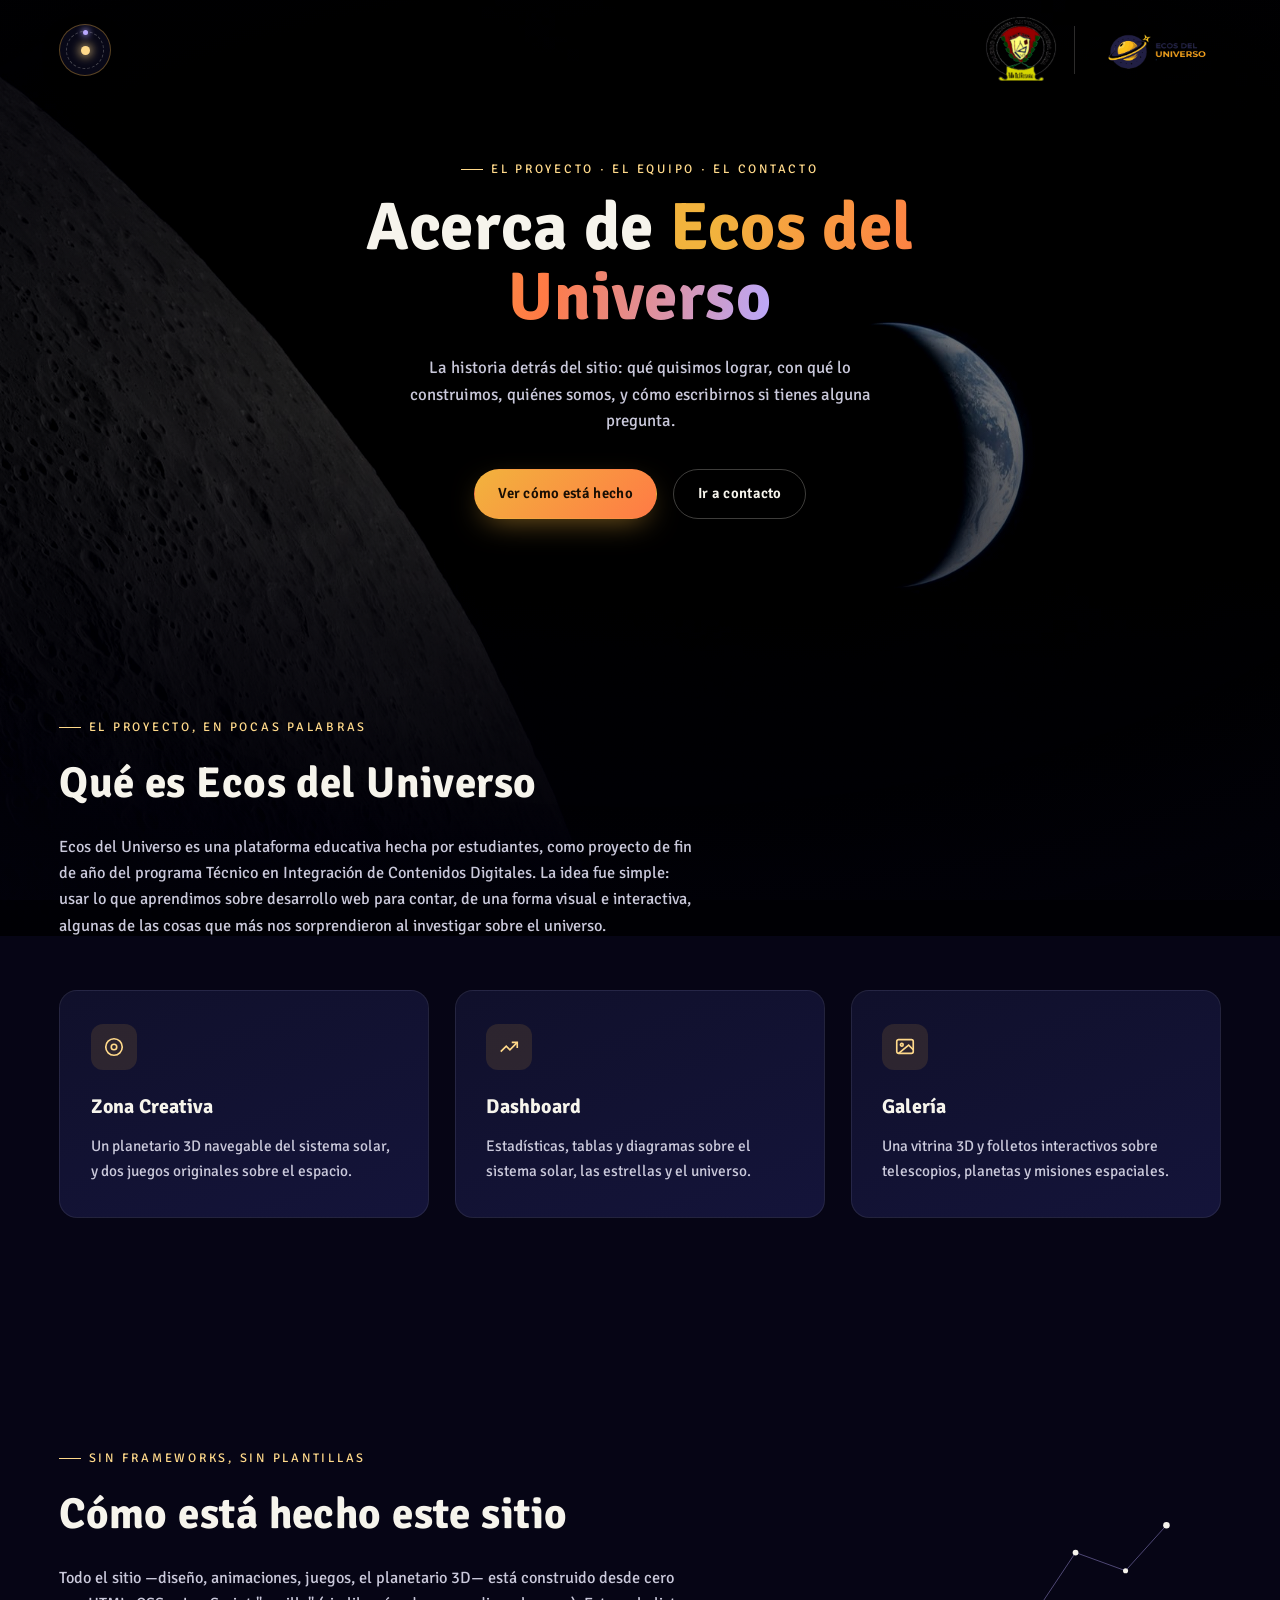
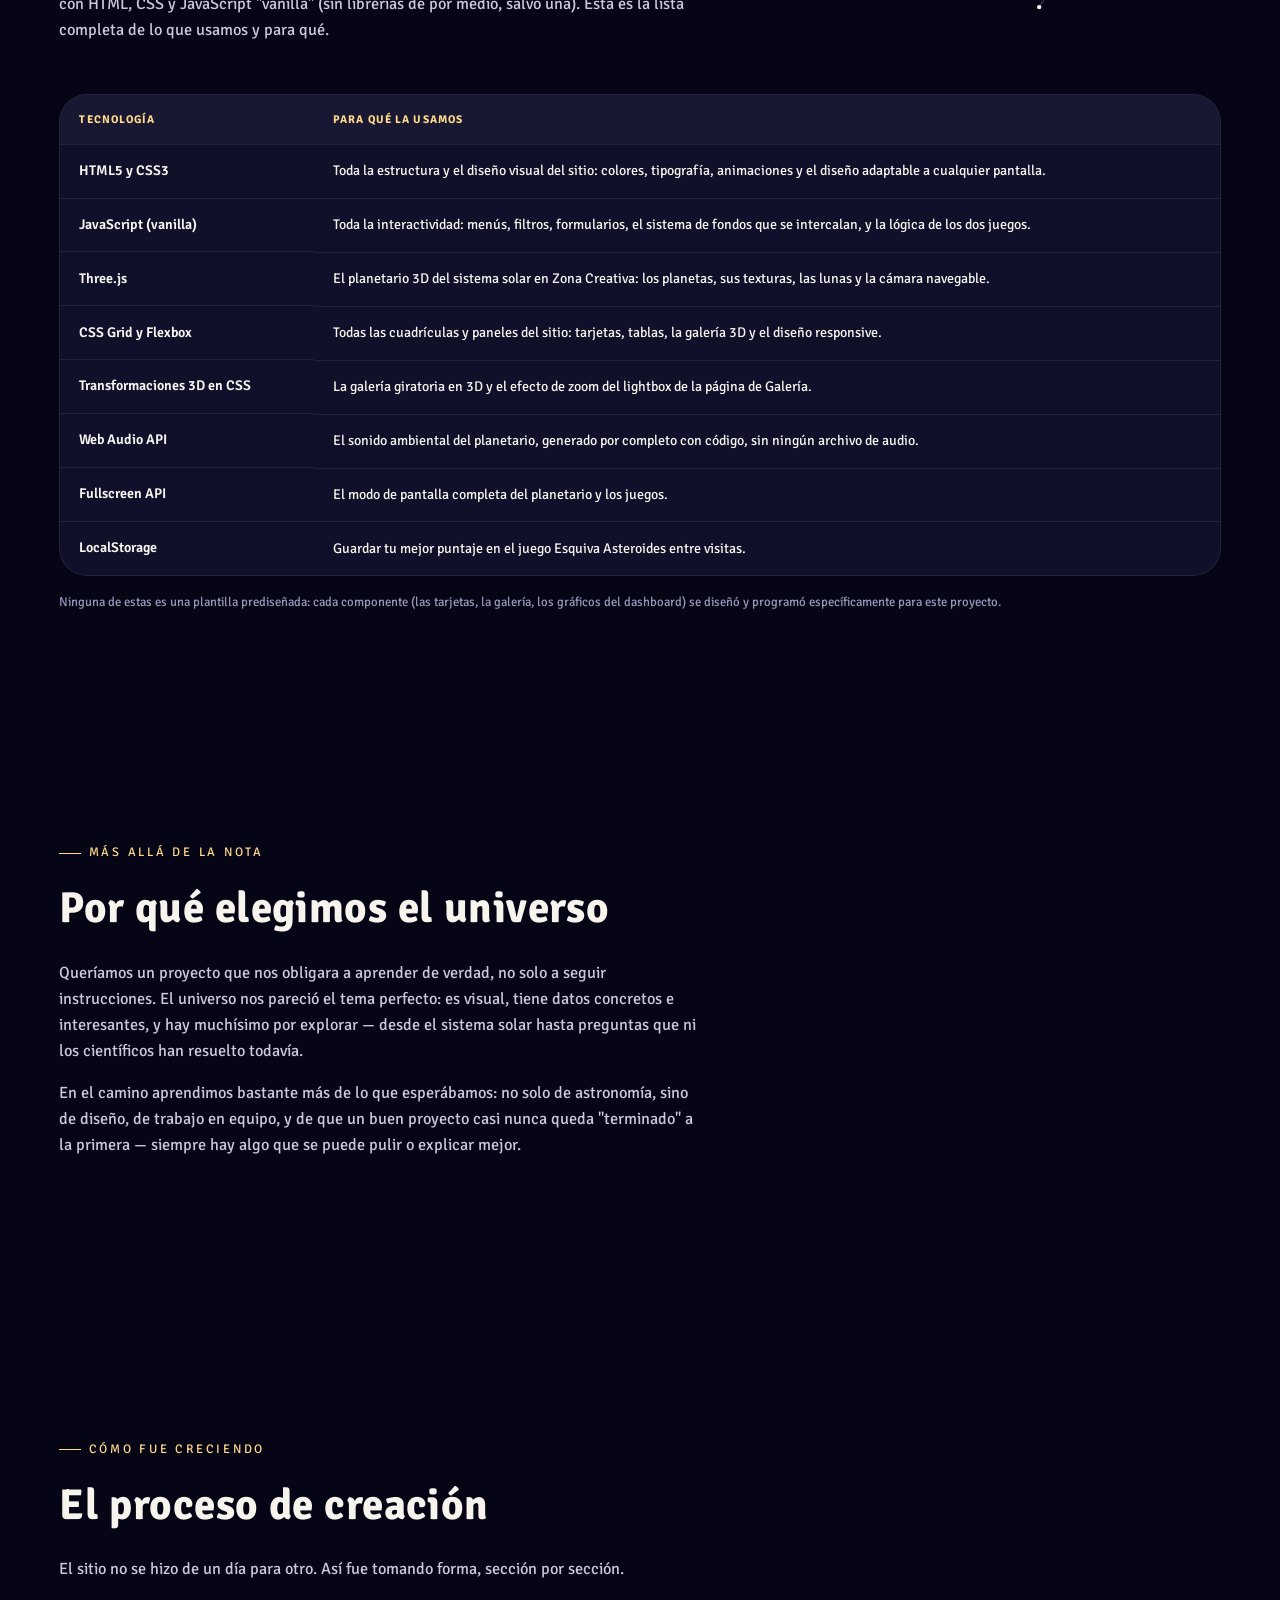
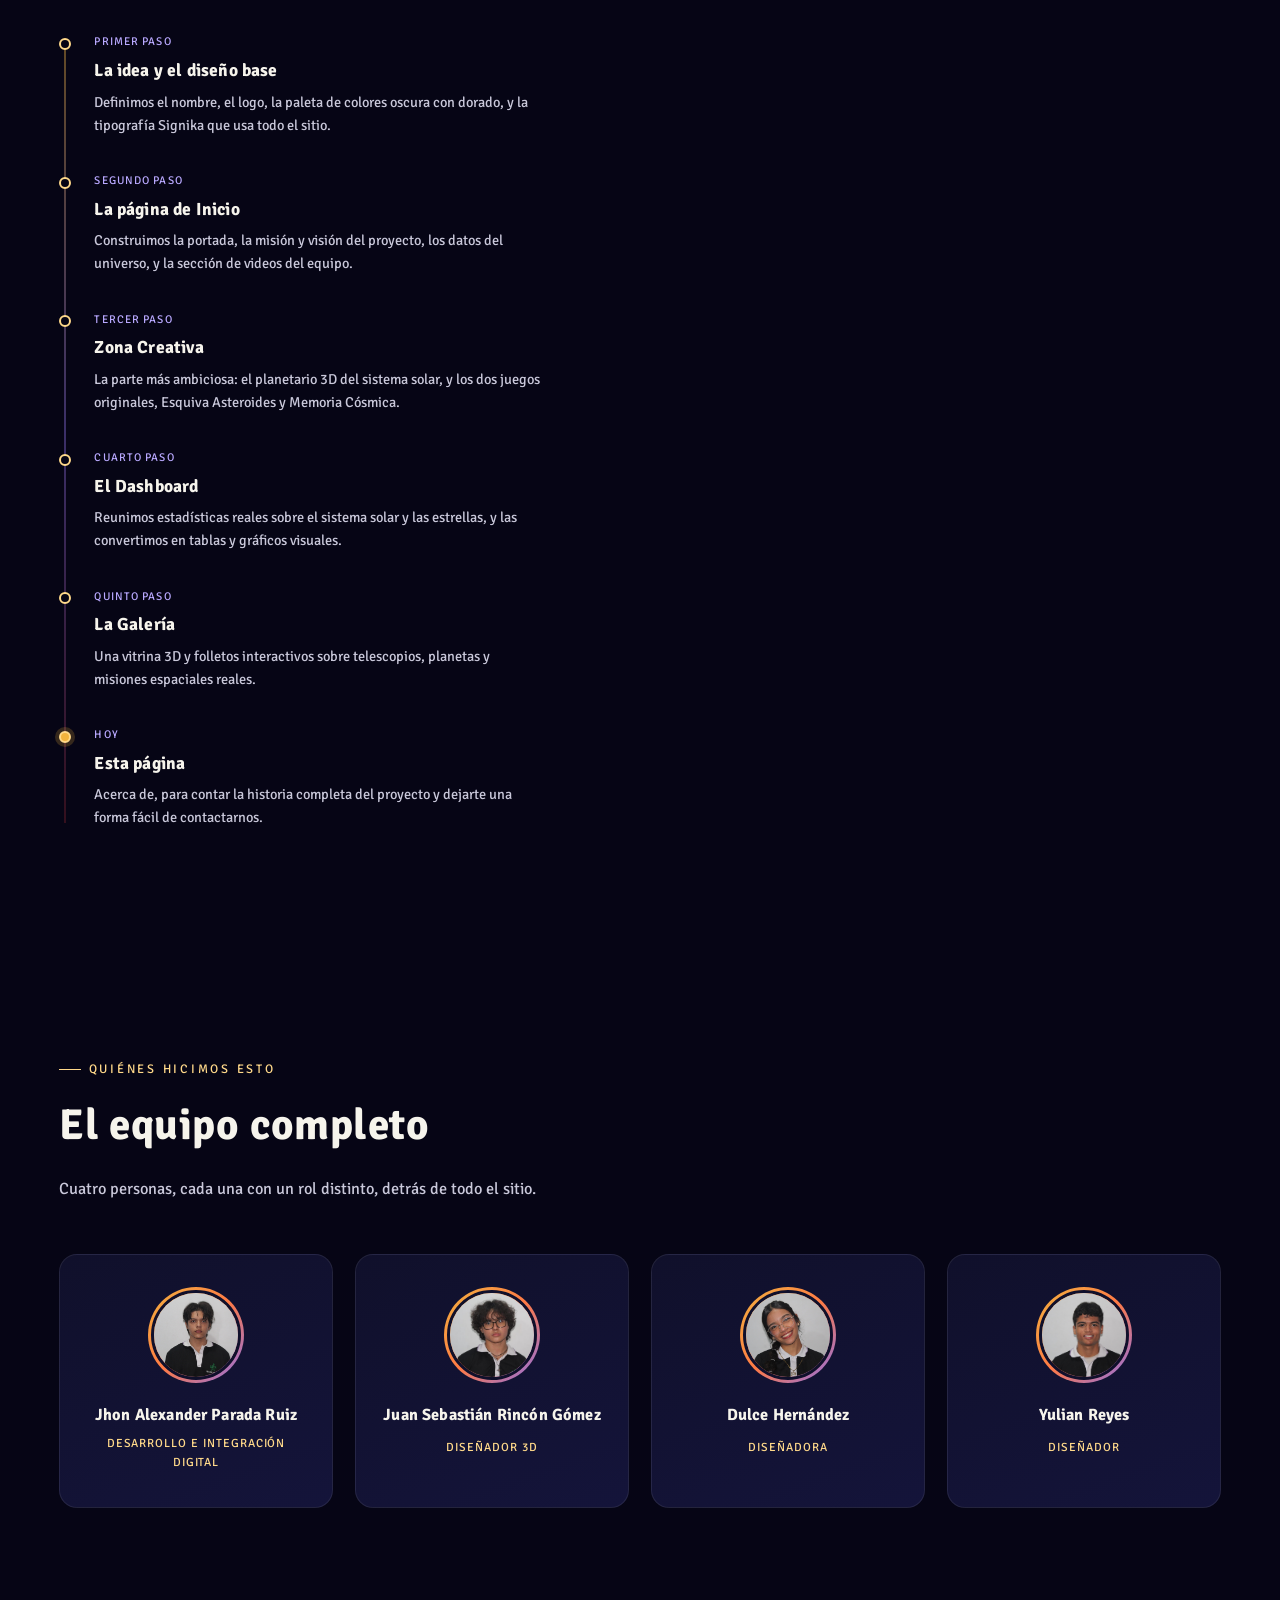
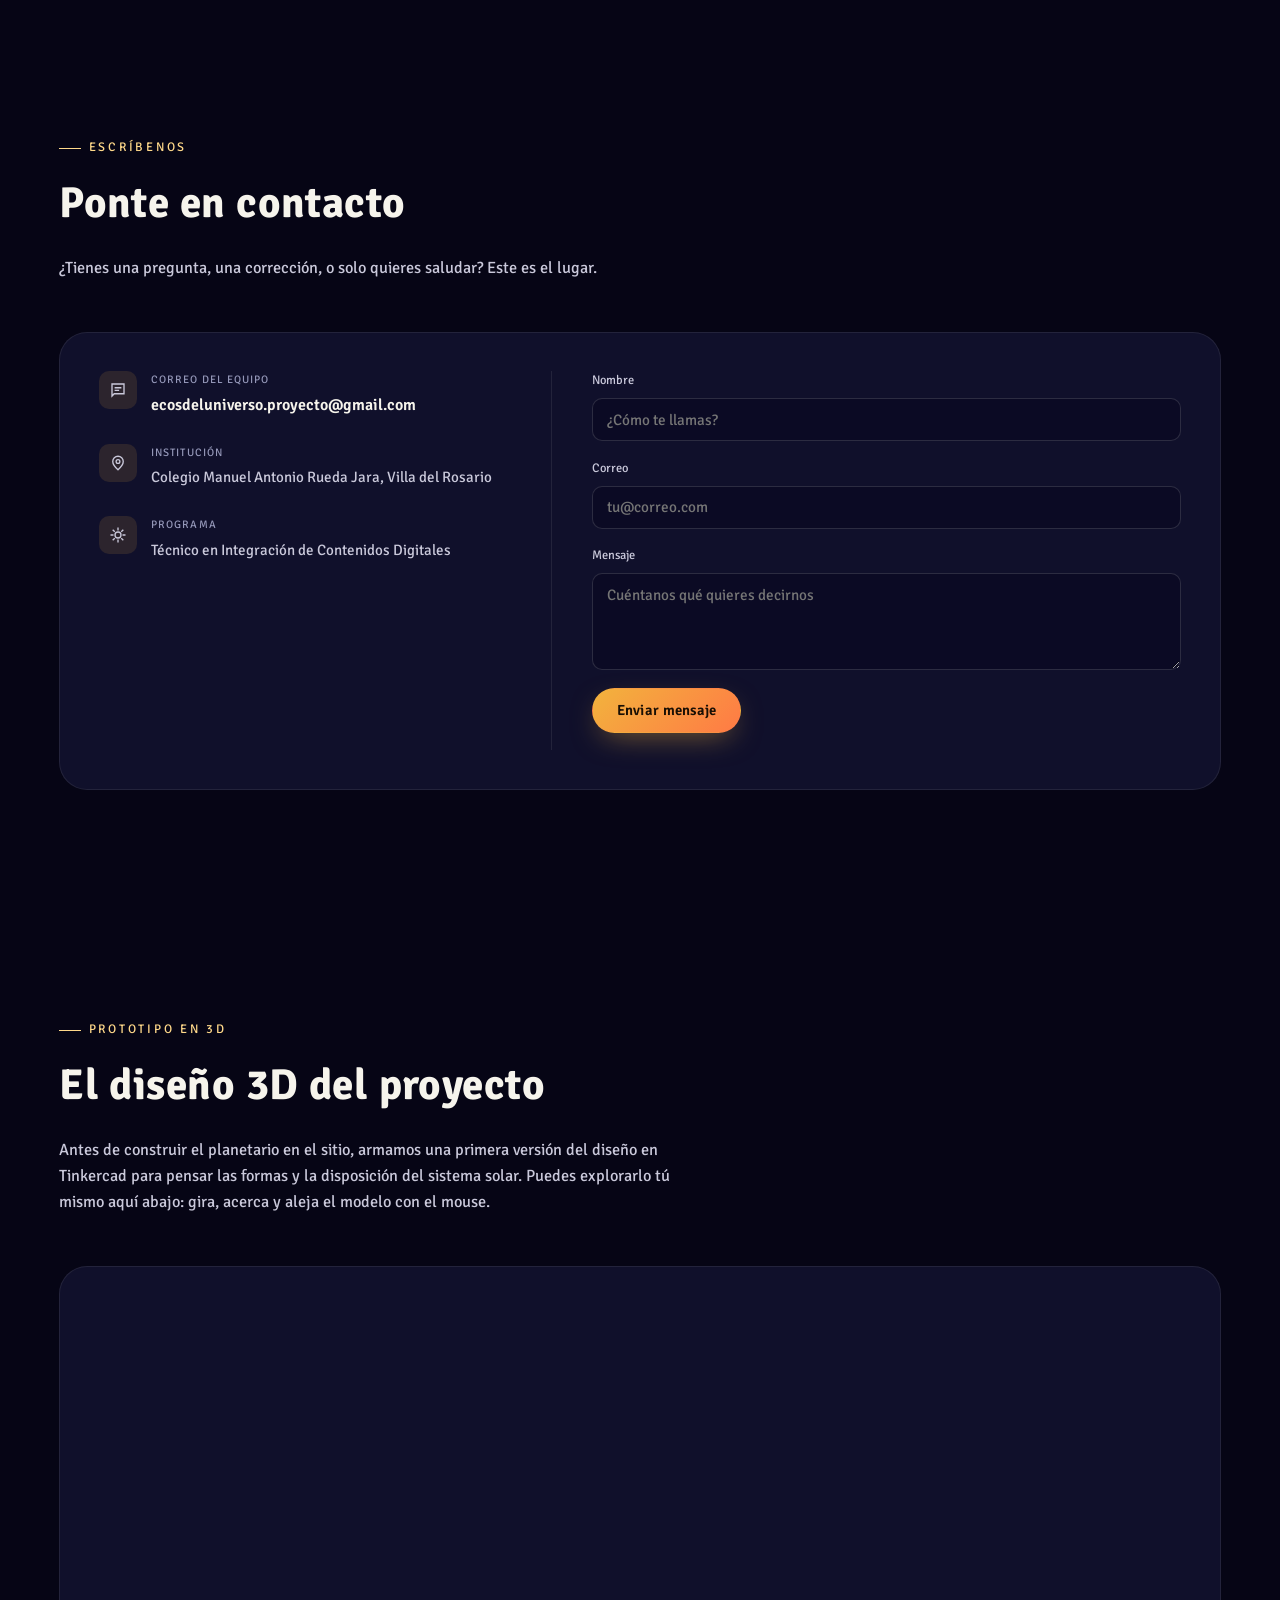
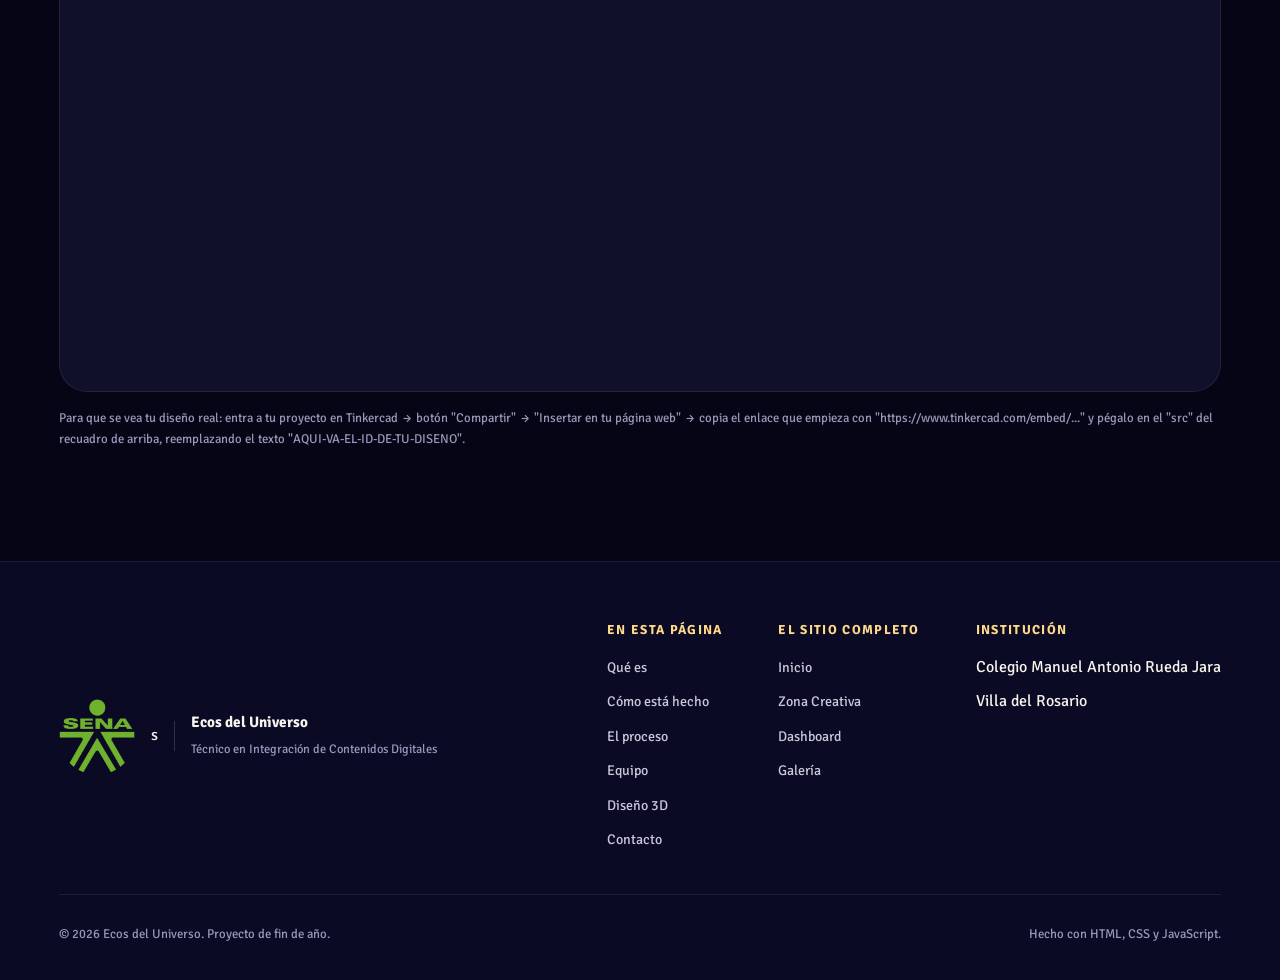
==== Acerca.html @ bfe45561 "Update Acerca.html" ====
<!DOCTYPE html>
<html lang="es">
<head>
<meta charset="UTF-8">
<meta name="viewport" content="width=device-width, initial-scale=1.0">
<title>Acerca de | Ecos del Universo</title>
<meta name="description" content="Cómo está hecho Ecos del Universo, por qué lo creamos, el proceso detrás del proyecto, el equipo completo, y cómo ponerte en contacto con nosotros.">
<link rel="stylesheet" href="Acerca.css">
   <link rel="icon" type="image/png" href="Imagenes/logo-removebg-preview.png">
<style>
  /* Estilo del bloque nuevo (Diseño 3D en Tinkercad). Se deja aquí, dentro del
     mismo HTML, para no tener que tocar Acerca.css. */
  .tinkercad-embed{
    border-radius: var(--radius-lg, 18px);
    overflow: hidden;
    border: var(--edge, 1px solid rgba(246,244,236,0.08));
    background: var(--bg-panel, #10102b);
    aspect-ratio: 16 / 10;
  }
  .tinkercad-embed iframe{
    width: 100%;
    height: 100%;
    display: block;
    border: 0;
  }
</style>
</head>
<body>

<canvas id="estrellas"></canvas>
<div class="fondo-inmersivo" aria-hidden="true">
  <div class="fondo-capa is-activa" data-fondo="hero" style="background-image:url('Imagenes/nasa1.jpg')"></div>
  <div class="fondo-capa" data-fondo="proyecto" style="background-image:url('Imagenes/nasa2.jpg')"></div>
  <div class="fondo-capa" data-fondo="universo" style="background-image:url('Imagenes/nasa3.jpg')"></div>
  <div class="fondo-capa" data-fondo="videos" style="background-image:url('Imagenes/nasa4.jpg')"></div>
  <div class="fondo-capa" data-fondo="equipo" style="background-image:url('Imagenes/nasa5.webp')"></div>
</div>
<div class="grano" aria-hidden="true"></div>

<!-- ============ NAVEGACIÓN ============ -->
<nav class="nav">
  <div class="wrap nav__inner">
    <!-- Menú de escritorio: botón orbital -->
    <div class="nav__orbital">
      <button class="nav__orb" id="navOrb" aria-label="Abrir menú de navegación" aria-expanded="false" aria-controls="navRadial">
        <span class="nav__orb-core"></span>
        <span class="nav__orb-sat"></span>
      </button>
      <div class="nav__radial" id="navRadial">
        <a href="index.html" class="nav__radial-item" style="--i:0">
          <svg viewBox="0 0 24 24" fill="none" stroke="currentColor" stroke-width="1.8" stroke-linecap="round" stroke-linejoin="round"><path d="M3 11.5 12 4l9 7.5"/><path d="M5 10v9h14v-9"/><path d="M9.5 19v-5.5h5V19"/></svg>
          <span>Inicio</span>
        </a>
        <a href="Zona_Creativa.html" class="nav__radial-item" style="--i:1">
          <svg viewBox="0 0 24 24" fill="none" stroke="currentColor" stroke-width="1.8" stroke-linecap="round" stroke-linejoin="round"><path d="M12 3a9 9 0 1 0 9 9c0-1-.8-1.6-1.8-1.6h-2.1A2.1 2.1 0 0 1 15 8.3V7c0-1.5-1.3-2.6-3-4Z"/><circle cx="8.2" cy="11" r="1"/><circle cx="12" cy="7.8" r="1"/><circle cx="15.5" cy="12" r="1"/><circle cx="9.3" cy="15" r="1"/></svg>
          <span>Zona Creativa</span>
        </a>
        <a href="Dasaboard.html" class="nav__radial-item" style="--i:2">
          <svg viewBox="0 0 24 24" fill="none" stroke="currentColor" stroke-width="1.8" stroke-linecap="round" stroke-linejoin="round"><path d="M4 20V10M12 20V4M20 20v-7"/></svg>
          <span>Dashboard</span>
        </a>
        <a href="Galeria.html" class="nav__radial-item" style="--i:3">
          <svg viewBox="0 0 24 24" fill="none" stroke="currentColor" stroke-width="1.8" stroke-linecap="round" stroke-linejoin="round"><rect x="3.5" y="4.5" width="17" height="15" rx="2.5"/><circle cx="8.5" cy="9.5" r="1.5"/><path d="m5 17 4.5-5 3 3 3.5-4.5L20 16"/></svg>
          <span>Galería</span>
        </a>
        <a href="Acerca.html" class="nav__radial-item is-active" style="--i:4">
          <svg viewBox="0 0 24 24" fill="none" stroke="currentColor" stroke-width="1.8" stroke-linecap="round" stroke-linejoin="round"><circle cx="12" cy="12" r="8.5"/><path d="M12 11v5.5M12 8v.01"/></svg>
          <span>Acerca de</span>
        </a>
      </div>
    </div>

    <!-- Menú de celular: botón hamburguesa -->
    <button class="nav__toggle" aria-label="Abrir menú" aria-expanded="false">☰</button>

    <ul class="nav__links" id="navLinks">
      <li><a href="index.html">Inicio</a></li>
      <li><a href="Zona_Creativa.html">Zona Creativa</a></li>
      <li><a href="Dasaboard.html">Dashboard</a></li>
      <li><a href="Galeria.html">Galería</a></li>
      <li><a href="Acerca.html" class="is-active">Acerca de</a></li>
    </ul>

    <div class="nav__brands">
 <img src="Imagenes/logo_colegio-removebg-preview.png" alt="Escudo del Colegio Manuel Antonio Rueda Jara">
      <div class="nav__divider"></div>
      <img src="Imagenes/logo-removebg-preview.png" alt="Logotipo Ecos del Universo" class="nav__logo-ecos">
    </div>
  </div>
</nav>
<div class="nav-overlay" hidden></div>

<main>

  <!-- ============ PORTADA ============ -->
  <section class="portada" id="portada">
    <div class="wrap portada__inner">
      <span class="eyebrow">El proyecto · El equipo · El contacto</span>
      <h1>Acerca de <span class="accent">Ecos del Universo</span></h1>
      <p class="lead">La historia detrás del sitio: qué quisimos lograr, con qué lo construimos, quiénes somos, y cómo escribirnos si tienes alguna pregunta.</p>
      <div class="portada__cta">
        <a href="#tecnologias" class="btn btn--solid">Ver cómo está hecho</a>
        <a href="#contacto" class="btn btn--ghost">Ir a contacto</a>
      </div>
    </div>
  </section>

  <!-- ============ QUÉ ES ============ -->
  <section id="que-es">
    <div class="wrap">
      <div class="section__head reveal">
        <span class="eyebrow">El proyecto, en pocas palabras</span>
        <h2>Qué es Ecos del Universo</h2>
        <p>Ecos del Universo es una plataforma educativa hecha por estudiantes, como proyecto de fin de año del programa Técnico en Integración de Contenidos Digitales. La idea fue simple: usar lo que aprendimos sobre desarrollo web para contar, de una forma visual e interactiva, algunas de las cosas que más nos sorprendieron al investigar sobre el universo.</p>
      </div>

      <div class="grid-3">
        <article class="card reveal">
          <div class="card__icon">
            <svg width="22" height="22" viewBox="0 0 24 24" fill="none" stroke="currentColor" stroke-width="1.8"><circle cx="12" cy="12" r="9"/><circle cx="12" cy="12" r="3"/></svg>
          </div>
          <h3>Zona Creativa</h3>
          <p>Un planetario 3D navegable del sistema solar, y dos juegos originales sobre el espacio.</p>
        </article>
        <article class="card reveal">
          <div class="card__icon">
            <svg width="22" height="22" viewBox="0 0 24 24" fill="none" stroke="currentColor" stroke-width="1.8"><path d="M3 17l6-6 4 4 8-8"/><path d="M15 7h6v6"/></svg>
          </div>
          <h3>Dashboard</h3>
          <p>Estadísticas, tablas y diagramas sobre el sistema solar, las estrellas y el universo.</p>
        </article>
        <article class="card reveal">
          <div class="card__icon">
            <svg width="22" height="22" viewBox="0 0 24 24" fill="none" stroke="currentColor" stroke-width="1.8"><rect x="3" y="4" width="18" height="15" rx="2"/><circle cx="8.5" cy="9.5" r="1.5"/><path d="m21 15-5-5L5 19"/></svg>
          </div>
          <h3>Galería</h3>
          <p>Una vitrina 3D y folletos interactivos sobre telescopios, planetas y misiones espaciales.</p>
        </article>
      </div>
    </div>
  </section>

  <!-- ============ CÓMO ESTÁ HECHO ============ -->
  <section id="tecnologias">
    <div class="wrap">
      <div class="section__head-row">
        <div class="section__head reveal">
          <span class="eyebrow">Sin frameworks, sin plantillas</span>
          <h2>Cómo está hecho este sitio</h2>
          <p>Todo el sitio —diseño, animaciones, juegos, el planetario 3D— está construido desde cero con HTML, CSS y JavaScript "vanilla" (sin librerías de por medio, salvo una). Esta es la lista completa de lo que usamos y para qué.</p>
        </div>
        <svg class="constelacion reveal" viewBox="0 0 220 160" aria-hidden="true">
          <g stroke="rgba(185,169,255,0.45)" stroke-width="1">
            <line x1="20" y1="120" x2="60" y2="60"/>
            <line x1="60" y1="60" x2="115" y2="80"/>
            <line x1="115" y1="80" x2="160" y2="30"/>
          </g>
          <g fill="#F6F4EC">
            <circle cx="20" cy="120" r="2.4"/>
            <circle cx="60" cy="60" r="3.2"/>
            <circle cx="115" cy="80" r="2.8"/>
            <circle cx="160" cy="30" r="3.6"/>
          </g>
        </svg>
      </div>

      <div class="tabla-wrap reveal">
        <table class="tabla-planetas">
          <thead>
            <tr><th>Tecnología</th><th>Para qué la usamos</th></tr>
          </thead>
          <tbody>
            <tr><td class="tabla-planetas__nombre">HTML5 y CSS3</td><td>Toda la estructura y el diseño visual del sitio: colores, tipografía, animaciones y el diseño adaptable a cualquier pantalla.</td></tr>
            <tr><td class="tabla-planetas__nombre">JavaScript (vanilla)</td><td>Toda la interactividad: menús, filtros, formularios, el sistema de fondos que se intercalan, y la lógica de los dos juegos.</td></tr>
            <tr><td class="tabla-planetas__nombre">Three.js</td><td>El planetario 3D del sistema solar en Zona Creativa: los planetas, sus texturas, las lunas y la cámara navegable.</td></tr>
            <tr><td class="tabla-planetas__nombre">CSS Grid y Flexbox</td><td>Todas las cuadrículas y paneles del sitio: tarjetas, tablas, la galería 3D y el diseño responsive.</td></tr>
            <tr><td class="tabla-planetas__nombre">Transformaciones 3D en CSS</td><td>La galería giratoria en 3D y el efecto de zoom del lightbox de la página de Galería.</td></tr>
            <tr><td class="tabla-planetas__nombre">Web Audio API</td><td>El sonido ambiental del planetario, generado por completo con código, sin ningún archivo de audio.</td></tr>
            <tr><td class="tabla-planetas__nombre">Fullscreen API</td><td>El modo de pantalla completa del planetario y los juegos.</td></tr>
            <tr><td class="tabla-planetas__nombre">LocalStorage</td><td>Guardar tu mejor puntaje en el juego Esquiva Asteroides entre visitas.</td></tr>
          </tbody>
        </table>
      </div>
      <p class="tabla-nota">Ninguna de estas es una plantilla prediseñada: cada componente (las tarjetas, la galería, los gráficos del dashboard) se diseñó y programó específicamente para este proyecto.</p>
    </div>
  </section>

  <!-- ============ POR QUÉ LO HICIMOS ============ -->
  <section id="motivaciones">
    <div class="wrap">
      <div class="section__head reveal">
        <span class="eyebrow">Más allá de la nota</span>
        <h2>Por qué elegimos el universo</h2>
        <p>Queríamos un proyecto que nos obligara a aprender de verdad, no solo a seguir instrucciones. El universo nos pareció el tema perfecto: es visual, tiene datos concretos e interesantes, y hay muchísimo por explorar — desde el sistema solar hasta preguntas que ni los científicos han resuelto todavía.</p>
        <p>En el camino aprendimos bastante más de lo que esperábamos: no solo de astronomía, sino de diseño, de trabajo en equipo, y de que un buen proyecto casi nunca queda "terminado" a la primera — siempre hay algo que se puede pulir o explicar mejor.</p>
      </div>
    </div>
  </section>

  <!-- ============ LÍNEA DE TIEMPO DEL PROCESO ============ -->
  <section id="proceso">
    <div class="wrap">
      <div class="section__head reveal">
        <span class="eyebrow">Cómo fue creciendo</span>
        <h2>El proceso de creación</h2>
        <p>El sitio no se hizo de un día para otro. Así fue tomando forma, sección por sección.</p>
      </div>

      <ol class="linea-tiempo reveal">
        <li>
          <span class="linea-tiempo__punto"></span>
          <span class="linea-tiempo__cuando">Primer paso</span>
          <h3>La idea y el diseño base</h3>
          <p>Definimos el nombre, el logo, la paleta de colores oscura con dorado, y la tipografía Signika que usa todo el sitio.</p>
        </li>
        <li>
          <span class="linea-tiempo__punto"></span>
          <span class="linea-tiempo__cuando">Segundo paso</span>
          <h3>La página de Inicio</h3>
          <p>Construimos la portada, la misión y visión del proyecto, los datos del universo, y la sección de videos del equipo.</p>
        </li>
        <li>
          <span class="linea-tiempo__punto"></span>
          <span class="linea-tiempo__cuando">Tercer paso</span>
          <h3>Zona Creativa</h3>
          <p>La parte más ambiciosa: el planetario 3D del sistema solar, y los dos juegos originales, Esquiva Asteroides y Memoria Cósmica.</p>
        </li>
        <li>
          <span class="linea-tiempo__punto"></span>
          <span class="linea-tiempo__cuando">Cuarto paso</span>
          <h3>El Dashboard</h3>
          <p>Reunimos estadísticas reales sobre el sistema solar y las estrellas, y las convertimos en tablas y gráficos visuales.</p>
        </li>
        <li>
          <span class="linea-tiempo__punto"></span>
          <span class="linea-tiempo__cuando">Quinto paso</span>
          <h3>La Galería</h3>
          <p>Una vitrina 3D y folletos interactivos sobre telescopios, planetas y misiones espaciales reales.</p>
        </li>
        <li>
          <span class="linea-tiempo__punto linea-tiempo__punto--activo"></span>
          <span class="linea-tiempo__cuando">Hoy</span>
          <h3>Esta página</h3>
          <p>Acerca de, para contar la historia completa del proyecto y dejarte una forma fácil de contactarnos.</p>
        </li>
      </ol>
    </div>
  </section>

  <!-- ============ EQUIPO COMPLETO ============ -->
  <section id="equipo-completo">
    <div class="wrap">
      <div class="section__head reveal">
        <span class="eyebrow">Quiénes hicimos esto</span>
        <h2>El equipo completo</h2>
        <p>Cuatro personas, cada una con un rol distinto, detrás de todo el sitio.</p>
      </div>

      <div class="equipo-grid">
        <article class="equipo-card reveal">
          <button class="equipo-card__foto equipo-card__foto--clicable" type="button" data-equipo="alexander" aria-label="Ampliar foto e información de Jhon Alexander Parada Ruiz">
            <img src="Imagenes/Alexander.jpeg" onerror="this.src='Imagenes/logo_colegio-removebg-preview.png'" alt="Foto de Jhon Alexander Parada Ruiz">
            <span class="equipo-card__lupa" aria-hidden="true">🔍</span>
          </button>
          <h3>Jhon Alexander Parada Ruiz</h3>
          <span class="equipo-card__rol">Desarrollo e integración digital</span>
          <p class="equipo-card__bio" hidden>Encargado de programar la lógica del sitio: la navegación, los juegos interactivos y las animaciones que conectan cada sección.</p>
        </article>

        <article class="equipo-card reveal">
          <button class="equipo-card__foto equipo-card__foto--clicable" type="button" data-equipo="sebastian" aria-label="Ampliar foto e información de Juan Sebastián Rincón Gómez">
            <img src="Imagenes/sebas.jpeg" onerror="this.src='Imagenes/logo_colegio-removebg-preview.png'" alt="Foto de Juan Sebastián Rincón Gómez">
            <span class="equipo-card__lupa" aria-hidden="true">🔍</span>
          </button>
          <h3>Juan Sebastián Rincón Gómez</h3>
          <span class="equipo-card__rol">Diseñador 3D</span>
          <p class="equipo-card__bio" hidden>Creó el sistema solar interactivo en 3D del planetario, modelando cada planeta y sus movimientos orbitales.</p>
        </article>

        <article class="equipo-card reveal">
          <button class="equipo-card__foto equipo-card__foto--clicable" type="button" data-equipo="dulce" aria-label="Ampliar foto e información de Dulce Hernández">
            <img src="Imagenes/Dulce.jpeg" onerror="this.src='Imagenes/logo_colegio-removebg-preview.png'" alt="Foto de Dulce Hernández">
            <span class="equipo-card__lupa" aria-hidden="true">🔍</span>
          </button>
          <h3>Dulce Hernández</h3>
          <span class="equipo-card__rol">Diseñadora</span>
          <p class="equipo-card__bio" hidden>Responsable de la identidad visual del sitio: paletas de color, tipografía y la estética general del proyecto.</p>
        </article>

        <article class="equipo-card reveal">
          <button class="equipo-card__foto equipo-card__foto--clicable" type="button" data-equipo="yulian" aria-label="Ampliar foto e información de Yulian Reyes">
            <img src="Imagenes/Jugador.jpeg" onerror="this.src='Imagenes/logo_colegio-removebg-preview.png'" alt="Foto de Yulian Reyes">
            <span class="equipo-card__lupa" aria-hidden="true">🔍</span>
          </button>
          <h3>Yulian Reyes</h3>
          <span class="equipo-card__rol">Diseñador</span>
          <p class="equipo-card__bio" hidden>Trabajó en el diseño de las interfaces y la experiencia visual de las distintas secciones del sitio.</p>
        </article>
      </div>
    </div>
  </section>

  <!-- ============ LIGHTBOX DE INTEGRANTES ============ -->
  <div class="equipo-lightbox" id="equipoLightbox" aria-hidden="true">
    <div class="equipo-lightbox__fondo" data-cerrar-equipo></div>
    <div class="equipo-lightbox__panel" role="dialog" aria-modal="true" aria-labelledby="equipoLightboxNombre">
      <button class="equipo-lightbox__cerrar" type="button" data-cerrar-equipo aria-label="Cerrar">✕</button>
      <div class="equipo-lightbox__foto">
        <img id="equipoLightboxImg" src="" alt="">
      </div>
      <div class="equipo-lightbox__info">
        <span class="equipo-lightbox__rol" id="equipoLightboxRol"></span>
        <h3 id="equipoLightboxNombre"></h3>
        <p id="equipoLightboxBio"></p>
      </div>
    </div>
  </div>

  <!-- ============ CONTACTO ============ -->
  <section id="contacto">
    <div class="wrap">
      <div class="section__head reveal">
        <span class="eyebrow">Escríbenos</span>
        <h2>Ponte en contacto</h2>
        <p>¿Tienes una pregunta, una corrección, o solo quieres saludar? Este es el lugar.</p>
      </div>

      <div class="contacto-panel reveal">
        <div class="contacto-info">
          <div class="contacto-dato">
            <span class="contacto-dato__icono">
              <svg width="18" height="18" viewBox="0 0 24 24" fill="none" stroke="currentColor" stroke-width="1.8"><path d="M4 4h16v13H7l-3 3V4Z"/><path d="M7.5 9h9M7.5 12.5h6"/></svg>
            </span>
            <div>
              <span class="contacto-dato__etiqueta">Correo del equipo</span>
              <a href="mailto:ecosdeluniverso.proyecto@gmail.com">ecosdeluniverso.proyecto@gmail.com</a>
            </div>
          </div>
          <div class="contacto-dato">
            <span class="contacto-dato__icono">
              <svg width="18" height="18" viewBox="0 0 24 24" fill="none" stroke="currentColor" stroke-width="1.8"><path d="M12 21s-7-6.2-7-11a7 7 0 0 1 14 0c0 4.8-7 11-7 11Z"/><circle cx="12" cy="10" r="2.5"/></svg>
            </span>
            <div>
              <span class="contacto-dato__etiqueta">Institución</span>
              <span>Colegio Manuel Antonio Rueda Jara, Villa del Rosario</span>
            </div>
          </div>
          <div class="contacto-dato">
            <span class="contacto-dato__icono">
              <svg width="18" height="18" viewBox="0 0 24 24" fill="none" stroke="currentColor" stroke-width="1.8"><path d="M12 2v4M12 18v4M4.9 4.9l2.8 2.8M16.3 16.3l2.8 2.8M2 12h4M18 12h4M4.9 19.1l2.8-2.8M16.3 7.7l2.8-2.8"/><circle cx="12" cy="12" r="4"/></svg>
            </span>
            <div>
              <span class="contacto-dato__etiqueta">Programa</span>
              <span>Técnico en Integración de Contenidos Digitales</span>
            </div>
          </div>
        </div>

        <form class="contacto-formulario" id="formulario-contacto">
          <div class="campo">
            <label for="nombre">Nombre</label>
            <input type="text" id="nombre" name="nombre" required placeholder="¿Cómo te llamas?">
          </div>
          <div class="campo">
            <label for="correo">Correo</label>
            <input type="email" id="correo" name="correo" required placeholder="tu@correo.com">
          </div>
          <div class="campo">
            <label for="mensaje">Mensaje</label>
            <textarea id="mensaje" name="mensaje" rows="4" required placeholder="Cuéntanos qué quieres decirnos"></textarea>
          </div>
          <button type="submit" class="btn btn--solid">Enviar mensaje</button>
          <p class="contacto-formulario__nota" id="contacto-nota"></p>
        </form>
      </div>
    </div>
  </section>

  <!-- ============ DISEÑO 3D EN TINKERCAD ============ -->
  <section id="diseno-3d">
    <div class="wrap">
      <div class="section__head reveal">
        <span class="eyebrow">Prototipo en 3D</span>
        <h2>El diseño 3D del proyecto</h2>
        <p>Antes de construir el planetario en el sitio, armamos una primera versión del diseño en Tinkercad para pensar las formas y la disposición del sistema solar. Puedes explorarlo tú mismo aquí abajo: gira, acerca y aleja el modelo con el mouse.</p>
      </div>

      <div class="tinkercad-embed reveal">
        <iframe
          src="https://www.tinkercad.com/things/l8tPdQSMXHf-don-pollo/edit?returnTo=https%3A%2F%2Fwww.tinkercad.com%2Fdashboard%2Fdesigns%2Fall&sharecode=ypApB7JigN7FzHFeDywDUE65a4wOxGoIUvcoNlFo41o"
          width="100%" height="500"
          frameborder="0"
          marginwidth="0" marginheight="0"
          allowfullscreen
          title="Diseño 3D de Ecos del Universo en Tinkercad">
        </iframe>
      </div>
      <p class="tabla-nota">Para que se vea tu diseño real: entra a tu proyecto en Tinkercad → botón "Compartir" → "Insertar en tu página web" → copia el enlace que empieza con "https://www.tinkercad.com/embed/..." y pégalo en el "src" del recuadro de arriba, reemplazando el texto "AQUI-VA-EL-ID-DE-TU-DISENO".</p>
    </div>
  </section>

</main>

<!-- ============ PIE DE PÁGINA ============ -->
<footer>
  <div class="wrap">
    <div class="footer__top">
      <div class="footer__brand">
   <img src="Imagenes/images-removebg-preview.png" alt="Escudo del colegio">s
        <div class="sep"></div>
        <div>
          <strong>Ecos del Universo</strong><br>
          <small>Técnico en Integración de Contenidos Digitales</small>
        </div>
      </div>

      <div class="footer__cols">
        <div class="footer__col">
          <h4>En esta página</h4>
          <ul>
            <li><a href="#que-es">Qué es</a></li>
            <li><a href="#tecnologias">Cómo está hecho</a></li>
            <li><a href="#proceso">El proceso</a></li>
            <li><a href="#equipo-completo">Equipo</a></li>
            <li><a href="#diseno-3d">Diseño 3D</a></li>
            <li><a href="#contacto">Contacto</a></li>
          </ul>
        </div>
        <div class="footer__col">
          <h4>El sitio completo</h4>
          <ul>
            <li><a href="index.html">Inicio</a></li>
            <li><a href="Zona_Creativa.html">Zona Creativa</a></li>
            <li><a href="Dasaboard.html">Dashboard</a></li>
            <li><a href="Galeria.html">Galería</a></li>
          </ul>
        </div>
        <div class="footer__col">
          <h4>Institución</h4>
          <ul>
            <li>Colegio Manuel Antonio Rueda Jara</li>
            <li>Villa del Rosario</li>
          </ul>
        </div>
      </div>
    </div>

    <div class="footer__bottom">
      <span>© <span id="anio-actual"></span> Ecos del Universo. Proyecto de fin de año.</span>
      <span>Hecho con HTML, CSS y JavaScript.</span>
    </div>
  </div>
</footer>

<script>
document.addEventListener('DOMContentLoaded', () => {
  iniciarFondoEstrellas();
  iniciarNav();
  iniciarMenuOrbital();
  iniciarRevelado();
  iniciarFondoInmersivo();
  iniciarFormularioContacto();
  iniciarLightboxEquipo();
  document.getElementById('anio-actual').textContent = new Date().getFullYear();
});

/* ---------------------------------------------------------
   1) Fondo animado de estrellas + polvo cósmico (canvas)
   --------------------------------------------------------- */
function iniciarFondoEstrellas() {
  const canvas = document.getElementById('estrellas');
  if (!canvas) return;
  const ctx = canvas.getContext('2d');
  const prefiereReducido = window.matchMedia('(prefers-reduced-motion: reduce)').matches;

  let ancho, alto, estrellas;

  function crearEstrellas() {
    const cantidad = Math.floor((ancho * alto) / 9000);
    estrellas = Array.from({ length: cantidad }, () => ({
      x: Math.random() * ancho,
      y: Math.random() * alto,
      radio: Math.random() * 1.3 + 0.2,
      fase: Math.random() * Math.PI * 2,
      velocidad: Math.random() * 0.015 + 0.004,
      deriva: Math.random() * 0.15 + 0.02
    }));
  }

  function ajustarTamano() {
    ancho = canvas.width = window.innerWidth;
    alto = canvas.height = window.innerHeight;
    crearEstrellas();
  }

  function dibujar(t) {
    ctx.clearRect(0, 0, ancho, alto);
    for (const e of estrellas) {
      const brillo = 0.55 + Math.sin(t * e.velocidad + e.fase) * 0.45;
      ctx.beginPath();
      ctx.arc(e.x, e.y, e.radio, 0, Math.PI * 2);
      ctx.fillStyle = `rgba(246,244,236,${Math.max(brillo, 0.08)})`;
      ctx.fill();
      if (!prefiereReducido) {
        e.y += e.deriva * 0.05;
        if (e.y > alto) e.y = 0;
      }
    }
    requestAnimationFrame(dibujar);
  }

  window.addEventListener('resize', ajustarTamano);
  ajustarTamano();
  requestAnimationFrame(dibujar);
}

/* ---------------------------------------------------------
   2) Navegación: fondo sólido al hacer scroll + menú móvil
   --------------------------------------------------------- */
function iniciarNav() {
  const nav = document.querySelector('.nav');
  const toggle = document.querySelector('.nav__toggle');
  const links = document.querySelector('.nav__links');
  const overlay = document.querySelector('.nav-overlay');
  if (!nav) return;

  const marcarSolido = () => {
    nav.classList.toggle('nav--solid', window.scrollY > 40);
  };
  marcarSolido();
  window.addEventListener('scroll', marcarSolido, { passive: true });

  if (toggle && links && overlay) {
    const abrirMenu = () => {
      links.classList.add('is-open');
      overlay.hidden = false;
      requestAnimationFrame(() => overlay.classList.add('is-open'));
      toggle.textContent = '✕';
      toggle.setAttribute('aria-expanded', 'true');
      document.body.classList.add('menu-abierto');
    };

    const cerrarMenu = () => {
      links.classList.remove('is-open');
      overlay.classList.remove('is-open');
      toggle.textContent = '☰';
      toggle.setAttribute('aria-expanded', 'false');
      document.body.classList.remove('menu-abierto');
      setTimeout(() => { if (!overlay.classList.contains('is-open')) overlay.hidden = true; }, 300);
    };

    toggle.addEventListener('click', () => {
      const yaAbierto = links.classList.contains('is-open');
      yaAbierto ? cerrarMenu() : abrirMenu();
    });

    overlay.addEventListener('click', cerrarMenu);

    links.querySelectorAll('a').forEach((enlace) => {
      enlace.addEventListener('click', cerrarMenu);
    });

    document.addEventListener('keydown', (e) => {
      if (e.key === 'Escape' && links.classList.contains('is-open')) cerrarMenu();
    });

    window.addEventListener('resize', () => {
      if (window.innerWidth > 980 && links.classList.contains('is-open')) cerrarMenu();
    });
  }

  const secciones = document.querySelectorAll('main section[id]');
  const enlaces = document.querySelectorAll('.nav__links a[href^="#"]');
  if (secciones.length && enlaces.length) {
    const observer = new IntersectionObserver((entradas) => {
      entradas.forEach((entrada) => {
        if (entrada.isIntersecting) {
          enlaces.forEach((a) => a.classList.remove('is-active'));
          const activo = document.querySelector(`.nav__links a[href="#${entrada.target.id}"]`);
          if (activo) activo.classList.add('is-active');
        }
      });
    }, { rootMargin: '-45% 0px -45% 0px' });
    secciones.forEach((s) => observer.observe(s));
  }
}

/* ---------------------------------------------------------
   Menú orbital de escritorio: botón central que despliega
   los enlaces en abanico a su alrededor
   --------------------------------------------------------- */
function iniciarMenuOrbital() {
  const orb = document.getElementById('navOrb');
  const radial = document.getElementById('navRadial');
  if (!orb || !radial) return;

  const items = radial.querySelectorAll('.nav__radial-item');
  // Ángulos en grados (0° = derecha, 90° = abajo): abanico hacia abajo-derecha,
  // con más separación entre ellos para que no se encimen los círculos
  const angulos = [0, 27, 54, 81, 108];
  const radio = 120;
  const radioItem = 23; // la mitad de 46px (ancho/alto de cada círculo)
  const margen = 10;

  function calcularPosiciones() {
    const rectOrb = orb.getBoundingClientRect();
    const centroX = rectOrb.left + rectOrb.width / 2;
    const centroY = rectOrb.top + rectOrb.height / 2;

    items.forEach((item, i) => {
      const rad = (angulos[i] ?? (i * 27)) * Math.PI / 180;
      let tx = Math.cos(rad) * radio;
      let ty = Math.sin(rad) * radio;

      // Evita que el abanico se salga de la pantalla en ventanas angostas
      const minX = radioItem + margen;
      const maxX = window.innerWidth - radioItem - margen;
      const minY = radioItem + margen;
      const maxY = window.innerHeight - radioItem - margen;
      const x = Math.min(Math.max(centroX + tx, minX), maxX);
      const y = Math.min(Math.max(centroY + ty, minY), maxY);
      tx = x - centroX;
      ty = y - centroY;

      item.style.setProperty('--tx', `${tx}px`);
      item.style.setProperty('--ty', `${ty}px`);
      if (!item.style.getPropertyValue('--i')) item.style.setProperty('--i', i);
    });
  }

  calcularPosiciones();
  window.addEventListener('resize', calcularPosiciones);

  const abrir = () => {
    radial.classList.add('is-open');
    orb.setAttribute('aria-expanded', 'true');
  };
  const cerrar = () => {
    radial.classList.remove('is-open');
    orb.setAttribute('aria-expanded', 'false');
  };

  orb.addEventListener('click', (e) => {
    e.stopPropagation();
    radial.classList.contains('is-open') ? cerrar() : abrir();
  });

  // Cierra al tocar fuera del menú
  document.addEventListener('click', (e) => {
    if (radial.classList.contains('is-open') && !radial.contains(e.target) && e.target !== orb) {
      cerrar();
    }
  });

  // Cierra con Escape
  document.addEventListener('keydown', (e) => {
    if (e.key === 'Escape' && radial.classList.contains('is-open')) cerrar();
  });

  // Cierra al elegir una opción
  items.forEach((item) => item.addEventListener('click', cerrar));

  // Si la ventana baja a tamaño de celular, cierra el menú orbital
  window.addEventListener('resize', () => {
    if (window.innerWidth <= 980 && radial.classList.contains('is-open')) cerrar();
  });
}

/* ---------------------------------------------------------
   3) Animación de aparición al hacer scroll
   --------------------------------------------------------- */
function iniciarRevelado() {
  const elementos = document.querySelectorAll('.reveal');
  if (!elementos.length) return;
  const observer = new IntersectionObserver((entradas) => {
    entradas.forEach((entrada) => {
      if (entrada.isIntersecting) {
        entrada.target.classList.add('is-visible');
        observer.unobserve(entrada.target);
      }
    });
  }, { threshold: 0.15 });
  elementos.forEach((el) => observer.observe(el));
}

/* ---------------------------------------------------------
   4) Fondos inmersivos: se intercalan (crossfade) según
      la sección que esté cruzando el centro de la pantalla
   --------------------------------------------------------- */
function iniciarFondoInmersivo() {
  const capas = document.querySelectorAll('.fondo-capa');
  const secciones = document.querySelectorAll('main section[id], .portada[id]');
  if (!capas.length || !secciones.length) return;

  const mapaFondos = {
    portada: 'hero',
    'que-es': 'proyecto',
    tecnologias: 'universo',
    proceso: 'videos',
    'equipo-completo': 'equipo',
    'diseno-3d': 'proyecto',
    contacto: 'equipo'
  };

  const activar = (nombre) => {
    capas.forEach((capa) => {
      capa.classList.toggle('is-activa', capa.dataset.fondo === nombre);
    });
  };

  // En vez de calcular "porcentaje visible" (que favorece injustamente a las
  // secciones cortas frente a las largas), miramos directamente cual seccion
  // ocupa el centro vertical de la pantalla en cada momento: es el metodo mas
  // simple y el que da el resultado mas intuitivo.
  let ultimoActivo = null;

  function actualizarSegunScroll() {
    const centro = window.innerHeight / 2;
    let elegido = null;

    secciones.forEach((s) => {
      if (elegido) return;
      const r = s.getBoundingClientRect();
      if (r.top <= centro && r.bottom >= centro) elegido = s;
    });

    // Si el centro cae justo en un borde entre dos secciones, usamos la mas cercana
    if (!elegido) {
      let mejorDistancia = Infinity;
      secciones.forEach((s) => {
        const r = s.getBoundingClientRect();
        const distancia = Math.min(Math.abs(r.top - centro), Math.abs(r.bottom - centro));
        if (distancia < mejorDistancia) { mejorDistancia = distancia; elegido = s; }
      });
    }

    if (elegido) {
      const nombre = mapaFondos[elegido.id];
      if (nombre && nombre !== ultimoActivo) {
        ultimoActivo = nombre;
        activar(nombre);
      }
    }
  }

  let tickPendiente = false;
  window.addEventListener('scroll', () => {
    if (tickPendiente) return;
    tickPendiente = true;
    requestAnimationFrame(() => { actualizarSegunScroll(); tickPendiente = false; });
  }, { passive: true });

  actualizarSegunScroll();
}

/* ---------------------------------------------------------
   Lightbox de integrantes: al hacer clic en una foto del
   equipo, se amplía junto con su información.
   --------------------------------------------------------- */
function iniciarLightboxEquipo() {
  const lightbox = document.getElementById('equipoLightbox');
  const botones = document.querySelectorAll('[data-equipo]');
  if (!lightbox || !botones.length) return;

  const imgEl = document.getElementById('equipoLightboxImg');
  const rolEl = document.getElementById('equipoLightboxRol');
  const nombreEl = document.getElementById('equipoLightboxNombre');
  const bioEl = document.getElementById('equipoLightboxBio');

  function abrir(boton) {
    const tarjeta = boton.closest('.equipo-card');
    const img = boton.querySelector('img');
    const nombre = tarjeta.querySelector('h3')?.textContent ?? '';
    const rol = tarjeta.querySelector('.equipo-card__rol')?.textContent ?? '';
    const bio = tarjeta.querySelector('.equipo-card__bio')?.textContent ?? '';

    imgEl.src = img.src;
    imgEl.alt = img.alt;
    rolEl.textContent = rol;
    nombreEl.textContent = nombre;
    bioEl.textContent = bio;

    lightbox.classList.add('is-abierto');
    lightbox.setAttribute('aria-hidden', 'false');
    document.body.classList.add('bloqueo-scroll-lightbox-equipo');
  }

  function cerrar() {
    lightbox.classList.remove('is-abierto');
    lightbox.setAttribute('aria-hidden', 'true');
    document.body.classList.remove('bloqueo-scroll-lightbox-equipo');
  }

  botones.forEach((boton) => boton.addEventListener('click', () => abrir(boton)));
  lightbox.querySelectorAll('[data-cerrar-equipo]').forEach((el) => el.addEventListener('click', cerrar));
  document.addEventListener('keydown', (e) => {
    if (e.key === 'Escape' && lightbox.classList.contains('is-abierto')) cerrar();
  });
}

/* ---------------------------------------------------------
   5) Formulario de contacto: abre el correo del usuario con
      el mensaje ya redactado (el sitio no tiene servidor propio)
   --------------------------------------------------------- */
function iniciarFormularioContacto() {
  const formulario = document.getElementById('formulario-contacto');
  const nota = document.getElementById('contacto-nota');
  if (!formulario) return;

  formulario.addEventListener('submit', (e) => {
    e.preventDefault();
    const nombre = document.getElementById('nombre').value.trim();
    const correo = document.getElementById('correo').value.trim();
    const mensaje = document.getElementById('mensaje').value.trim();

    const destino = 'ecosdeluniverso.proyecto@gmail.com';
    const asunto = `Mensaje de ${nombre} desde Ecos del Universo`;
    const cuerpo = `${mensaje}\n\n— ${nombre} (${correo})`;
    const enlaceMailto = `mailto:${destino}?subject=${encodeURIComponent(asunto)}&body=${encodeURIComponent(cuerpo)}`;

    window.location.href = enlaceMailto;
    nota.textContent = 'Se abrió tu programa de correo con el mensaje ya escrito. Si no se abrió nada, escríbenos directo a ' + destino + '.';
    nota.classList.add('visible');
  });
}
</script>
</body>
</html>
---- Acerca.css ----
/* =========================================================
   ECOS DEL UNIVERSO — Hoja de estilos base
   Sistema de diseño compartido por TODAS las páginas del sitio.
   ========================================================= */

/* ---------- Fuentes ---------- */
@import url('https://fonts.googleapis.com/css2?family=Signika:wght@300;400;500;600;700&display=swap');

/* ---------- Tokens de diseño ---------- */
:root{
  /* Fondo del espacio profundo */
  --bg-void:        #060515;
  --bg-void-2:      #0B0A24;
  --bg-panel:       #10102b;
  --bg-panel-soft:  #14143a;

  /* Acentos (extraídos del logo del proyecto y del escudo institucional) */
  --gold:           #F2B33D;
  --gold-soft:      #FFD98A;
  --ember:          #FF7A45;
  --nebula:         #8C6FE8;
  --nebula-soft:    #B9A9FF;
  --wine:           #7A1F2B;   /* guiño al escudo del colegio */

  /* Texto */
  --ink-100:        #F6F4EC;
  --ink-70:         #C9C8DA;
  --ink-50:         #9497B8;

  /* Tipografía */
  --font-display:   'Signika', sans-serif;
  --font-body:      'Signika', sans-serif;

  /* Ritmo / bordes */
  --radius-sm:      10px;
  --radius-md:      18px;
  --radius-lg:      28px;
  --edge:           1px solid rgba(246,244,236,0.08);

  --maxw:           min(1900px, 97vw);
}

*, *::before, *::after{ box-sizing: border-box; }
html{ scroll-behavior: smooth; overflow-x: hidden; }

body{
  margin: 0;
  background: var(--bg-void);
  color: var(--ink-100);
  font-family: var(--font-body);
  font-weight: 400;
  line-height: 1.6;
  overflow-x: hidden;
}

h1, h2, h3, h4{
  font-family: var(--font-display);
  margin: 0;
  letter-spacing: 0.01em;
  color: var(--ink-100);
}

p{ margin: 0; color: var(--ink-70); }

a{ color: inherit; text-decoration: none; }

img{ max-width: 100%; display: block; }

.wrap{
  max-width: var(--maxw);
  margin: 0 auto;
  padding: 0 clamp(1.25rem, 4vw, 2.5rem);
}

.eyebrow{
  display: inline-flex;
  align-items: center;
  gap: 0.6em;
  font-family: var(--font-display);
  font-size: 0.78rem;
  letter-spacing: 0.22em;
  text-transform: uppercase;
  color: var(--gold-soft);
}
.eyebrow::before{
  content: "";
  width: 22px; height: 1px;
  background: var(--gold-soft);
  display: inline-block;
}

.btn{
  display: inline-flex;
  align-items: center;
  gap: 0.55em;
  padding: 0.85em 1.6em;
  border-radius: 999px;
  font-family: var(--font-display);
  font-size: 0.92rem;
  font-weight: 600;
  letter-spacing: 0.02em;
  cursor: pointer;
  border: 1px solid transparent;
  transition: transform 0.25s ease, box-shadow 0.25s ease, background 0.25s ease, color .25s ease;
}
.btn:focus-visible{ outline: 2px solid var(--gold-soft); outline-offset: 3px; }

.btn--solid{
  background: linear-gradient(135deg, var(--gold) 0%, var(--ember) 100%);
  color: #1a0f04;
  box-shadow: 0 10px 30px -10px rgba(242,179,61,0.55);
}
.btn--solid:hover{ transform: translateY(-2px); box-shadow: 0 16px 34px -10px rgba(242,179,61,0.7); }

.btn--ghost{
  background: transparent;
  border-color: rgba(246,244,236,0.25);
  color: var(--ink-100);
}
.btn--ghost:hover{ border-color: var(--gold-soft); color: var(--gold-soft); transform: translateY(-2px); }

/* ---------- Fondos inmersivos que se intercalan al hacer scroll (listos para fotos reales) ---------- */
#equipo{ overflow: hidden; }

.fondo-inmersivo{
  position: fixed;
  inset: 0;
  z-index: -4;
}
.fondo-capa{
  position: absolute;
  inset: 0;
  background-size: cover;
  background-position: center;
  background-repeat: no-repeat;
  filter: saturate(0.85) brightness(0.55) contrast(1.05);
  transform: scale(1.08);
  opacity: 0;
  transition: opacity 1.4s ease;
}
.fondo-capa.is-activa{ opacity: 1; }
.fondo-capa::after{
  content: "";
  position: absolute;
  inset: 0;
  background:
    linear-gradient(180deg, var(--bg-void) 0%, rgba(6,5,21,0.3) 22%, rgba(6,5,21,0.3) 78%, var(--bg-void) 100%),
    radial-gradient(ellipse 95% 75% at 50% 50%, transparent 30%, rgba(6,5,21,0.72) 100%);
}
.fondo-capa[data-fondo="hero"]::after{
  background:
    linear-gradient(180deg, rgba(6,5,21,0.35) 0%, rgba(6,5,21,0.15) 45%, var(--bg-void) 100%),
    radial-gradient(ellipse 85% 65% at 50% 45%, transparent 25%, rgba(6,5,21,0.62) 100%);
}

/* ---------- Fondo de estrellas (canvas) ---------- */
#estrellas{
  position: fixed;
  inset: 0;
  z-index: -5;
  background:
    radial-gradient(ellipse 60% 45% at 18% 15%, rgba(140,111,232,0.22), transparent 60%),
    radial-gradient(ellipse 55% 40% at 85% 5%, rgba(255,122,69,0.14), transparent 55%),
    radial-gradient(ellipse 70% 50% at 50% 105%, rgba(242,179,61,0.10), transparent 55%),
    radial-gradient(ellipse 45% 60% at 95% 70%, rgba(122,31,43,0.16), transparent 60%),
    radial-gradient(ellipse 50% 40% at 5% 80%, rgba(140,111,232,0.12), transparent 55%),
    var(--bg-void);
}

/* Grano cinematográfico: da textura fotográfica a los degradados planos */
.grano{
  position: fixed;
  inset: 0;
  z-index: -2;
  pointer-events: none;
  opacity: 0.05;
  mix-blend-mode: overlay;
  background-image: url("data:image/svg+xml;charset=utf-8,%3Csvg xmlns='http://www.w3.org/2000/svg' width='180' height='180'%3E%3Cfilter id='n'%3E%3CfeTurbulence type='fractalNoise' baseFrequency='0.85' numOctaves='2' stitchTiles='stitch'/%3E%3C/filter%3E%3Crect width='100%25' height='100%25' filter='url(%23n)'/%3E%3C/svg%3E");
}

/* Viñeta suave para dar profundidad tipo fotografía en los bordes de la pantalla */
body::after{
  content: "";
  position: fixed;
  inset: 0;
  z-index: -1;
  pointer-events: none;
  background: radial-gradient(ellipse 120% 90% at 50% 40%, transparent 55%, rgba(6,5,21,0.55) 100%);
}

/* ---------- Barra de navegación ---------- */
.nav{
  position: fixed;
  top: 0; left: 0; right: 0;
  z-index: 100;
  padding: 0.9rem 0;
  background: transparent;
  border-bottom: 1px solid transparent;
  transition: background 0.35s ease, border-color 0.35s ease, backdrop-filter 0.35s ease;
}
.nav.nav--solid{
  background: rgba(6,5,21,0.82);
  backdrop-filter: blur(14px);
  border-bottom: 1px solid rgba(246,244,236,0.08);
}
.nav__inner{
  display: flex;
  align-items: center;
  justify-content: space-between;
  gap: 1.5rem;
}
.nav__brands{
  display: flex;
  align-items: center;
  gap: 1.1rem;
}
.nav__brands img{ height: 72px; width: auto; }
.nav__logo-ecos{ height: 60px !important; }
.nav__divider{
  width: 1px; height: 48px;
  background: rgba(246,244,236,0.18);
}
.nav__title{
  font-family: var(--font-display);
  font-size: 0.95rem;
  font-weight: 700;
  letter-spacing: 0.03em;
}
.nav__title span{ color: var(--gold-soft); }

/* ---------- Menú de escritorio: botón orbital ---------- */
.nav__orbital{
  position: relative;
  display: flex;
  align-items: center;
  flex-shrink: 0;
}
.nav__orb{
  position: relative;
  width: 52px; height: 52px;
  border-radius: 50%;
  border: 1px solid rgba(242,179,61,0.35);
  background: rgba(16,16,43,0.55);
  backdrop-filter: blur(16px) saturate(140%);
  -webkit-backdrop-filter: blur(16px) saturate(140%);
  box-shadow: 0 8px 24px -10px rgba(0,0,0,0.55);
  cursor: pointer;
  display: flex;
  align-items: center;
  justify-content: center;
  transition: box-shadow 0.35s ease, border-color 0.35s ease;
  z-index: 120;
}
.nav__orb:hover{ border-color: rgba(242,179,61,0.65); }
.nav__orb:focus-visible{ outline: 2px solid var(--gold-soft); outline-offset: 3px; }
.nav__orb-core{
  width: 9px; height: 9px;
  border-radius: 50%;
  background: var(--gold-soft);
  box-shadow: 0 0 10px 2px rgba(255,217,138,0.7);
  transition: transform 0.3s ease, background 0.3s ease;
}
.nav__orb-sat{
  position: absolute;
  inset: 6px;
  border-radius: 50%;
  border: 1px dashed rgba(246,244,236,0.25);
  animation: nav-orb-rotar 9s linear infinite;
}
.nav__orb-sat::before{
  content: "";
  position: absolute;
  top: -2.5px; left: 50%;
  width: 5px; height: 5px;
  margin-left: -2.5px;
  border-radius: 50%;
  background: var(--nebula-soft);
  box-shadow: 0 0 6px 1px rgba(185,169,255,0.85);
}
@keyframes nav-orb-rotar{ to{ transform: rotate(360deg); } }
.nav__orb[aria-expanded="true"]{
  border-color: var(--gold-soft);
  box-shadow: 0 8px 26px -8px rgba(0,0,0,0.55), 0 0 0 6px rgba(242,179,61,0.14);
}
.nav__orb[aria-expanded="true"] .nav__orb-core{
  transform: scale(1.35);
  background: var(--ember);
}

.nav__radial{
  position: absolute;
  top: 50%; left: 50%;
  width: 0; height: 0;
  pointer-events: none;
}
.nav__radial-item{
  position: absolute;
  top: 0; left: 0;
  width: 46px; height: 46px;
  margin: -23px 0 0 -23px;
  border-radius: 50%;
  display: flex;
  align-items: center;
  justify-content: center;
  background: rgba(16,16,43,0.88);
  backdrop-filter: blur(14px);
  border: 1px solid rgba(246,244,236,0.16);
  color: var(--ink-70);
  opacity: 0;
  transform: translate(0,0) scale(0.3);
  transition: transform 0.45s cubic-bezier(.34,1.56,.64,1), opacity 0.25s ease, background 0.25s ease, border-color 0.25s ease, color 0.25s ease;
  pointer-events: none;
}
.nav__radial-item svg{ width: 19px; height: 19px; }
.nav__radial-item span{
  position: absolute;
  top: calc(100% + 8px);
  left: 50%;
  transform: translateX(-50%);
  white-space: nowrap;
  font-family: var(--font-display);
  font-size: 0.66rem;
  letter-spacing: 0.03em;
  padding: 0.25rem 0.6rem;
  border-radius: 999px;
  background: rgba(6,5,21,0.92);
  border: 1px solid rgba(246,244,236,0.12);
  opacity: 0;
  transition: opacity 0.2s ease;
  pointer-events: none;
}
.nav__radial-item:hover span,
.nav__radial-item:focus-visible span{ opacity: 1; }
.nav__radial-item:hover,
.nav__radial-item:focus-visible{
  border-color: rgba(242,179,61,0.6);
  color: var(--gold-soft);
  background: rgba(16,16,43,0.98);
}
.nav__radial-item.is-active{
  border-color: var(--gold-soft);
  color: var(--gold-soft);
  box-shadow: 0 0 0 3px rgba(242,179,61,0.15);
}
.nav__radial.is-open .nav__radial-item{
  opacity: 1;
  pointer-events: auto;
  transform: translate(var(--tx), var(--ty)) scale(1);
  transition-delay: calc(var(--i) * 0.05s);
}
.nav__radial:not(.is-open) .nav__radial-item{
  transition-delay: calc((4 - var(--i)) * 0.04s);
}

/* ---------- Menú de celular: panel lateral (drawer) ---------- */
.nav__links{
  list-style: none;
  margin: 0;
  padding: 5.5rem 1.6rem 2rem;
  display: flex;
  flex-direction: column;
  align-items: flex-start;
  gap: 0.3rem;

  position: fixed;
  top: 0;
  right: 0;
  height: 100vh;
  width: min(78vw, 320px);
  background: rgba(6,5,21,0.98);
  backdrop-filter: blur(16px);
  border-left: 1px solid rgba(246,244,236,0.1);
  box-shadow: -20px 0 40px -20px rgba(0,0,0,0.6);
  transform: translateX(100%);
  transition: transform 0.35s cubic-bezier(.4,0,.2,1);
  z-index: 105;
  overflow-y: auto;
}
.nav__links.is-open{
  transform: translateX(0);
}
.nav__links a{
  font-size: 1rem;
  font-weight: 500;
  color: var(--ink-70);
  position: relative;
  padding: 0.6rem 0;
  width: 100%;
  opacity: 0;
  transform: translateX(14px);
  transition: opacity 0.35s ease, transform 0.35s ease, color 0.2s ease;
}
.nav__links.is-open a{ opacity: 1; transform: translateX(0); }
.nav__links li:nth-child(1) a{ transition-delay: .05s; }
.nav__links li:nth-child(2) a{ transition-delay: .10s; }
.nav__links li:nth-child(3) a{ transition-delay: .15s; }
.nav__links li:nth-child(4) a{ transition-delay: .20s; }
.nav__links li:nth-child(5) a{ transition-delay: .25s; }
.nav__links a:hover{ color: var(--ink-100); }
.nav__links a::after{
  content: "";
  position: absolute; left: 0; right: 100%; bottom: 2px;
  height: 2px;
  background: var(--gold);
  transition: right 0.25s ease;
}
.nav__links a:hover::after{ right: 80%; }
.nav__links a.is-active{ color: var(--gold-soft); }

.nav__toggle{
  display: inline-flex;
  background: none; border: 1px solid rgba(246,244,236,0.25);
  border-radius: 8px;
  width: 42px; height: 38px;
  color: var(--ink-100);
  cursor: pointer;
  font-size: 1.1rem;
  align-items: center;
  justify-content: center;
  flex-shrink: 0;
  z-index: 110;
}
.nav__toggle:hover{ border-color: rgba(242,179,61,0.5); color: var(--gold-soft); }
.nav__toggle:focus-visible{ outline: 2px solid var(--gold-soft); outline-offset: 2px; }

.nav-overlay{
  position: fixed;
  inset: 0;
  z-index: 90;
  background: rgba(6,5,21,0.55);
  backdrop-filter: blur(2px);
  opacity: 0;
  transition: opacity 0.3s ease;
}
.nav-overlay.is-open{ opacity: 1; }

/* En escritorio se usa el menú orbital; en celular, el panel lateral */
@media (min-width: 981px){
  .nav__toggle{ display: none; }
  .nav__links{ display: none; }
}
@media (max-width: 980px){
  .nav__orbital{ display: none; }
}

body.menu-abierto{ overflow: hidden; }


/* ---------- Portada (páginas internas, ej. Zona Creativa) ---------- */
.portada{
  position: relative;
  padding: 10rem 0 5rem;
  overflow: hidden;
}
.portada__inner{
  max-width: 760px;
  text-align: center;
  margin: 0 auto;
  display: flex;
  flex-direction: column;
  align-items: center;
}
.portada h1{
  font-size: clamp(2.6rem, 6vw, 4.2rem);
  line-height: 1.05;
  font-weight: 700;
  margin-top: 0.8rem;
}
.portada h1 .accent{
  background: linear-gradient(100deg, var(--gold) 10%, var(--ember) 55%, var(--nebula-soft) 100%);
  -webkit-background-clip: text;
  background-clip: text;
  color: transparent;
}
.portada .lead{
  max-width: 56ch;
  margin: 1.3rem auto 0;
  font-size: 1.05rem;
}
.portada__cta{
  margin-top: 2.1rem;
  display: flex;
  gap: 1rem;
  flex-wrap: wrap;
  justify-content: center;
}

/* ---------- Hero ---------- */
.hero{
  position: relative;
  min-height: 100svh;
  display: flex;
  align-items: center;
  padding-top: 7.5rem;
  overflow: hidden;
}
.hero__inner{
  position: relative;
  z-index: 2;
  display: grid;
  grid-template-columns: 1.1fr 0.9fr;
  align-items: center;
  gap: 2rem;
  width: 100%;
}
.hero__eslogan{
  font-family: var(--font-display);
  font-style: normal;
  font-size: clamp(1rem, 1.4vw, 1.15rem);
  color: var(--nebula-soft);
  margin: 1.1rem 0 1.4rem;
}
.hero h1{
  font-size: clamp(2.6rem, 6vw, 5rem);
  line-height: 1.02;
  font-weight: 700;
  margin-top: 0.8rem;
}
.hero h1 .accent{
  background: linear-gradient(100deg, var(--gold) 10%, var(--ember) 55%, var(--nebula-soft) 100%);
  -webkit-background-clip: text;
  background-clip: text;
  color: transparent;
}
.hero p.lead{
  max-width: 46ch;
  margin-top: 1.4rem;
  font-size: 1.05rem;
  color: var(--ink-70);
}
.hero__cta{
  margin-top: 2.2rem;
  display: flex;
  gap: 1rem;
  flex-wrap: wrap;
}

.hero__stage{
  position: relative;
  display: flex;
  align-items: center;
  justify-content: center;
  min-height: 420px;
}
.sistema-solar{
  width: min(420px, 88%);
  overflow: visible;
  filter: drop-shadow(0 25px 70px rgba(242,179,61,0.28));
}

.orbita-guia{
  fill: none;
  stroke: rgba(246,244,236,0.14);
  stroke-width: 1;
  stroke-dasharray: 2 7;
}

.sol{
  transform-box: fill-box;
  transform-origin: center;
  animation: pulso-sol 3.4s ease-in-out infinite;
}
@keyframes pulso-sol{
  0%, 100%{ transform: scale(1); }
  50%{ transform: scale(1.1); }
}

.orbita{
  transform-box: view-box;
  transform-origin: 200px 200px;
  animation-timing-function: linear;
  animation-iteration-count: infinite;
}
.orbita--1{ animation-name: orbitar-planeta; animation-duration: 7s; }
.orbita--2{ animation-name: orbitar-planeta; animation-duration: 13s; animation-direction: reverse; }
.orbita--3{ animation-name: orbitar-planeta; animation-duration: 19s; }
.orbita--4{ animation-name: orbitar-planeta; animation-duration: 27s; animation-direction: reverse; }

@keyframes orbitar-planeta{
  from{ transform: rotate(0deg); }
  to{ transform: rotate(360deg); }
}

.scrollcue{
  position: absolute;
  bottom: 2rem; left: 50%;
  transform: translateX(-50%);
  z-index: 2;
  display: flex;
  flex-direction: column;
  align-items: center;
  gap: 0.5rem;
  font-family: var(--font-display);
  font-size: 0.72rem;
  letter-spacing: 0.2em;
  text-transform: uppercase;
  color: var(--ink-50);
}
.scrollcue__line{
  width: 1px; height: 34px;
  background: linear-gradient(var(--gold), transparent);
  animation: caer 1.8s ease-in-out infinite;
}
@keyframes caer{
  0%{ transform: scaleY(0); transform-origin: top; opacity: 0; }
  40%{ transform: scaleY(1); transform-origin: top; opacity: 1; }
  100%{ transform: scaleY(1); transform-origin: bottom; opacity: 0; }
}

/* ---------- Divisor orbital (elemento firma) ---------- */
.orbita-divisor{
  position: relative;
  height: 120px;
  display: flex;
  align-items: center;
  justify-content: center;
  margin: 0 auto;
  max-width: 480px;
}
.orbita-divisor svg{ width: 100%; height: auto; opacity: 0.9; }
.orbita-divisor .punto{
  transform-origin: 240px 60px;
  animation: orbitar 9s linear infinite;
}
@keyframes orbitar{ to{ transform: rotate(360deg); } }

/* ---------- Secciones genéricas ---------- */
section{ position: relative; padding: 7rem 0; }
.section__head{
  max-width: 640px;
  margin-bottom: 3.2rem;
}
.section__head h2{
  font-size: clamp(1.9rem, 3.4vw, 2.7rem);
  margin-top: 0.7rem;
}
.section__head p{ margin-top: 1rem; font-size: 1.02rem; }

.section__head-row{
  display: flex;
  justify-content: space-between;
  align-items: flex-end;
  gap: 2.5rem;
  margin-bottom: 3.2rem;
}
.section__head-row .section__head{ margin-bottom: 0; }

/* Sello institucional (El proyecto) */
.sello{
  position: relative;
  flex-shrink: 0;
  width: 180px; height: 180px;
  display: flex;
  align-items: center;
  justify-content: center;
}
.sello__anillo{
  position: absolute;
  inset: 0;
  width: 100%; height: 100%;
  animation: orbitar-planeta 50s linear infinite;
}
.sello__logos{
  display: flex;
  align-items: center;
  gap: 0.4rem;
  z-index: 1;
}
.sello__logos img{ width: 52px; height: 52px; object-fit: contain; }
.sello__logos .sello__ecos{ width: 58px; height: auto; }
.sello__mas{
  font-family: var(--font-display);
  color: var(--gold-soft);
  font-size: 0.85rem;
}
.sello__texto{
  position: absolute;
  bottom: -1.6rem;
  left: 50%;
  transform: translateX(-50%);
  width: 190px;
  text-align: center;
  font-family: var(--font-display);
  font-size: 0.62rem;
  letter-spacing: 0.05em;
  color: var(--ink-50);
}

/* Constelación decorativa (Universo) */
.constelacion{
  flex-shrink: 0;
  width: 200px;
  height: auto;
  opacity: 0.9;
}

/* Marca de agua institucional (Equipo) */
.equipo__marca-agua{
  position: absolute;
  top: 50%; right: -40px;
  transform: translateY(-50%);
  width: 340px;
  opacity: 0.05;
  filter: grayscale(1);
  pointer-events: none;
  z-index: 0;
}

/* Insignia institucional (Hero) */
.hero__insignia{
  display: inline-flex;
  align-items: center;
  gap: 0.8rem;
  margin-top: 2.4rem;
  padding: 0.6rem 1.1rem 0.6rem 0.6rem;
  border: 1px solid rgba(246,244,236,0.14);
  border-radius: 999px;
  background: rgba(246,244,236,0.03);
}
.hero__insignia img{ width: 46px; height: 46px; object-fit: contain; flex-shrink: 0; }
.hero__insignia span{ font-size: 0.78rem; color: var(--ink-50); line-height: 1.35; }
.hero__insignia strong{ color: var(--ink-70); font-weight: 600; }

/* ---------- Sobre el proyecto: tarjetas Misión/Visión/Valores ---------- */
.grid-3{
  display: grid;
  grid-template-columns: repeat(3, 1fr);
  gap: 1.6rem;
}
.card{
  background: linear-gradient(160deg, var(--bg-panel) 0%, var(--bg-panel-soft) 100%);
  border: var(--edge);
  border-radius: var(--radius-md);
  padding: 2.1rem 1.9rem;
  position: relative;
  overflow: hidden;
  transition: transform 0.3s ease, border-color 0.3s ease;
}
.card::before{
  content: "";
  position: absolute; inset: -1px;
  border-radius: inherit;
  padding: 1px;
  background: linear-gradient(140deg, rgba(242,179,61,0.4), transparent 40%);
  -webkit-mask: linear-gradient(#000 0 0) content-box, linear-gradient(#000 0 0);
  -webkit-mask-composite: xor; mask-composite: exclude;
  pointer-events: none;
  opacity: 0;
  transition: opacity 0.3s ease;
}
.card:hover{ transform: translateY(-6px); }
.card:hover::before{ opacity: 1; }
.card__icon{
  width: 46px; height: 46px;
  border-radius: 12px;
  display: flex; align-items: center; justify-content: center;
  background: rgba(242,179,61,0.12);
  color: var(--gold-soft);
  margin-bottom: 1.3rem;
}
.card h3{ font-size: 1.25rem; margin-bottom: 0.7rem; }
.card p{ font-size: 0.96rem; }

.valores-lista{
  margin-top: 0.9rem;
  list-style: none;
  padding: 0;
  display: flex;
  flex-wrap: wrap;
  gap: 0.55rem;
}
.valores-lista li{
  font-size: 0.82rem;
  font-family: var(--font-display);
  padding: 0.42em 0.9em;
  border-radius: 999px;
  border: 1px solid rgba(246,244,236,0.16);
  color: var(--ink-70);
}

/* ---------- Datos del universo ---------- */
.grid-datos{
  display: grid;
  grid-template-columns: repeat(4, 1fr);
  gap: 1.4rem;
}
.dato{
  grid-column: span 2;
  background: var(--bg-panel);
  border: var(--edge);
  border-radius: var(--radius-md);
  padding: 1.9rem;
  min-height: 210px;
  display: flex;
  flex-direction: column;
  justify-content: flex-start;
  transition: transform 0.3s ease, border-color 0.3s ease;
}
.dato:hover{ transform: translateY(-4px); border-color: rgba(140,111,232,0.35); }
.dato:nth-child(1){ grid-column: span 2; }
.dato:nth-child(2){ grid-column: span 2; }
.dato:nth-child(3){ grid-column: span 2; }
.dato:nth-child(4){ grid-column: span 2; }
.dato__icono{
  width: 40px; height: 40px;
  border-radius: 11px;
  display: flex; align-items: center; justify-content: center;
  background: rgba(140,111,232,0.14);
  color: var(--nebula-soft);
  margin-bottom: 1.1rem;
}
.dato__num{
  font-family: var(--font-display);
  font-size: 0.78rem;
  letter-spacing: 0.18em;
  color: var(--nebula-soft);
  text-transform: uppercase;
}
.dato h3{ font-size: 1.2rem; margin: 0.9rem 0 0.6rem; }
.dato p{ font-size: 0.92rem; }

/* ---------- Sección de video (pestañas) ---------- */
.video-panel{
  display: grid;
  grid-template-columns: 280px 1fr;
  gap: 0;
  background: var(--bg-panel);
  border: var(--edge);
  border-radius: var(--radius-lg);
  overflow: hidden;
}
.video-tabs{
  list-style: none;
  margin: 0; padding: 1.4rem;
  border-right: var(--edge);
  display: flex;
  flex-direction: column;
  gap: 0.4rem;
}
.video-tabs button{
  width: 100%;
  text-align: left;
  background: transparent;
  border: none;
  border-radius: var(--radius-sm);
  padding: 0.9rem 1rem;
  color: var(--ink-70);
  font-family: var(--font-body);
  font-size: 0.92rem;
  font-weight: 500;
  cursor: pointer;
  display: flex;
  flex-direction: column;
  gap: 0.2rem;
  transition: background 0.2s ease, color 0.2s ease;
}
.video-tabs button small{
  font-family: var(--font-display);
  font-size: 0.68rem;
  letter-spacing: 0.14em;
  text-transform: uppercase;
  color: var(--ink-50);
}
.video-tabs button:hover{ background: rgba(246,244,236,0.05); color: var(--ink-100); }
.video-tabs button.is-active{
  background: linear-gradient(135deg, rgba(242,179,61,0.16), rgba(255,122,69,0.08));
  color: var(--ink-100);
}
.video-tabs button.is-active small{ color: var(--gold-soft); }

.video-stage{ padding: 1.4rem; display: flex; flex-direction: column; gap: 1rem; }
.video-frame{
  position: relative;
  width: 100%;
  min-height: 260px;
  max-height: 640px;
  display: flex;
  align-items: center;
  justify-content: center;
  border-radius: var(--radius-md);
  overflow: hidden;
  background: var(--bg-void-2);
  border: var(--edge);
}
.video-frame video{
  display: block;
  width: auto;
  height: auto;
  max-width: 100%;
  max-height: 640px;
  /* "contain" en vez de "cover": el video se ajusta completo al recuadro,
     sin recortar los bordes, sin importar si es horizontal o vertical */
  object-fit: contain;
}
.video-frame .video-placeholder{
  position: absolute; inset: 0;
  display: flex; flex-direction: column; align-items: center; justify-content: center;
  gap: 0.8rem;
  background: radial-gradient(circle at 50% 40%, rgba(140,111,232,0.25), var(--bg-void-2) 70%);
  color: var(--ink-50);
  font-size: 0.85rem;
  text-align: center;
  padding: 1rem;
}
.video-caption h3{ font-size: 1.15rem; }
.video-caption p{ margin-top: 0.5rem; font-size: 0.92rem; }

/* ---------- Explora el sitio ---------- */
.grid-explora{
  display: grid;
  grid-template-columns: repeat(4, 1fr);
  gap: 1.4rem;
}
.explora-card{
  display: flex;
  flex-direction: column;
  background: linear-gradient(160deg, var(--bg-panel) 0%, var(--bg-panel-soft) 100%);
  border: var(--edge);
  border-radius: var(--radius-md);
  padding: 1.9rem 1.7rem;
  transition: transform 0.3s ease, border-color 0.3s ease, box-shadow 0.3s ease;
}
.explora-card:hover{
  transform: translateY(-6px);
  border-color: rgba(242,179,61,0.35);
  box-shadow: 0 18px 40px -22px rgba(242,179,61,0.35);
}
.explora-card__icono{
  width: 44px; height: 44px;
  border-radius: 12px;
  display: flex; align-items: center; justify-content: center;
  background: rgba(140,111,232,0.14);
  color: var(--nebula-soft);
  margin-bottom: 1.1rem;
}
.explora-card__tag{
  font-family: var(--font-display);
  font-size: 0.68rem;
  letter-spacing: 0.16em;
  text-transform: uppercase;
  color: var(--gold-soft);
}
.explora-card h3{ font-size: 1.12rem; margin: 0.6rem 0 0.5rem; }
.explora-card p{ font-size: 0.9rem; flex-grow: 1; }
.explora-card__ir{
  margin-top: 1.2rem;
  font-family: var(--font-display);
  font-size: 0.85rem;
  font-weight: 600;
  color: var(--ink-100);
}

/* Ondas de señal decorativas (Videos) */
.ondas{
  flex-shrink: 0;
  width: 180px;
  height: auto;
}
.onda-barra{
  transform-box: fill-box;
  transform-origin: center;
  animation: onda-pulso 1s ease-in-out infinite;
}
@keyframes onda-pulso{
  0%, 100%{ transform: scaleY(0.4); }
  50%{ transform: scaleY(1); }
}

/* Trayectoria decorativa (Explora el sitio) */
.trayectoria{
  flex-shrink: 0;
  width: 180px;
  height: auto;
  opacity: 0.9;
}

/* ---------- Planetario 3D ---------- */
.planetario-panel{
  display: grid;
  grid-template-columns: 190px 1fr 300px;
  gap: 0;
  background: var(--bg-panel);
  border: var(--edge);
  border-radius: var(--radius-lg);
  overflow: hidden;
}
.planetario-lista{
  list-style: none;
  margin: 0; padding: 1rem;
  border-right: var(--edge);
  display: flex;
  flex-direction: column;
  gap: 0.3rem;
  max-height: 560px;
  overflow-y: auto;
}
.planetario-lista button{
  width: 100%;
  text-align: left;
  background: transparent;
  border: none;
  border-radius: var(--radius-sm);
  padding: 0.7rem 0.8rem;
  color: var(--ink-70);
  font-family: var(--font-body);
  font-size: 0.88rem;
  font-weight: 500;
  cursor: pointer;
  transition: background 0.2s ease, color 0.2s ease;
}
.planetario-lista button:hover{ background: rgba(246,244,236,0.05); color: var(--ink-100); }
.planetario-lista button.is-activo{
  background: linear-gradient(135deg, rgba(242,179,61,0.16), rgba(255,122,69,0.08));
  color: var(--gold-soft);
}

.planetario-escena{
  position: relative;
  min-height: 560px;
  background: radial-gradient(ellipse at 50% 40%, rgba(140,111,232,0.1), var(--bg-void-2) 75%);
}
#contenedor-3d{ position: absolute; inset: 0; }
#contenedor-3d canvas{ display: block; width: 100% !important; height: 100% !important; touch-action: none; }

.planetario-carga{
  position: absolute; inset: 0;
  display: flex; align-items: center; justify-content: center;
  color: var(--ink-50);
  font-family: var(--font-display);
  font-size: 0.85rem;
  letter-spacing: 0.05em;
  background: var(--bg-void-2);
  transition: opacity 0.4s ease, visibility 0.4s;
}
.planetario-carga.oculto{ opacity: 0; visibility: hidden; pointer-events: none; }

.planetario-tooltip{
  position: absolute;
  z-index: 5;
  transform: translate(-50%, -140%);
  background: rgba(6,5,21,0.85);
  border: 1px solid rgba(242,179,61,0.4);
  color: var(--ink-100);
  font-family: var(--font-display);
  font-size: 0.78rem;
  font-weight: 600;
  padding: 0.35rem 0.75rem;
  border-radius: 999px;
  pointer-events: none;
  white-space: nowrap;
  transition: opacity 0.15s ease;
}
.planetario-tooltip.oculto{ opacity: 0; }

.planetario-controles{
  position: absolute;
  bottom: 1rem; left: 1rem;
  display: flex;
  align-items: center;
  gap: 0.9rem;
  background: rgba(6,5,21,0.6);
  backdrop-filter: blur(8px);
  border: var(--edge);
  border-radius: 999px;
  padding: 0.5rem 1rem;
  z-index: 2;
}
.planetario-controles button{
  width: 30px; height: 30px;
  border-radius: 50%;
  border: 1px solid rgba(246,244,236,0.25);
  background: transparent;
  color: var(--ink-100);
  cursor: pointer;
  font-size: 0.85rem;
  display: flex; align-items: center; justify-content: center;
  flex-shrink: 0;
}
.planetario-controles button:hover{ border-color: var(--gold-soft); color: var(--gold-soft); }
.planetario-velocidad{ display: flex; align-items: center; gap: 0.5rem; }
.planetario-velocidad label{
  font-family: var(--font-display);
  font-size: 0.68rem;
  letter-spacing: 0.08em;
  text-transform: uppercase;
  color: var(--ink-50);
}
.planetario-velocidad input[type="range"]{ width: 80px; accent-color: var(--gold); }

.planetario-ayuda{
  position: absolute;
  top: 1rem; right: 1rem;
  font-family: var(--font-display);
  font-size: 0.68rem;
  letter-spacing: 0.03em;
  color: var(--ink-50);
  background: rgba(6,5,21,0.55);
  padding: 0.4rem 0.7rem;
  border-radius: 999px;
  border: var(--edge);
  z-index: 2;
}

/* Pantalla completa nativa (Fullscreen API) */
.planetario-panel:fullscreen{
  width: 100vw;
  height: 100vh;
  background: var(--bg-panel);
}
.planetario-panel:fullscreen .planetario-escena,
.planetario-panel.pantalla-completa-fallback .planetario-escena{ min-height: 100%; }
.planetario-panel:fullscreen .planetario-lista,
.planetario-panel.pantalla-completa-fallback .planetario-lista{ max-height: 100%; }
.planetario-panel:fullscreen .planetario-info,
.planetario-panel.pantalla-completa-fallback .planetario-info{ max-height: 100%; }
.planetario-panel:fullscreen #contenedor-3d canvas,
.planetario-panel.pantalla-completa-fallback #contenedor-3d canvas{ width: 100% !important; height: 100% !important; }

/* Pantalla completa "de respaldo" para navegadores sin Fullscreen API en elementos (ej. iOS Safari) */
.planetario-panel.pantalla-completa-fallback{
  position: fixed;
  inset: 0;
  z-index: 300;
  width: 100vw;
  height: 100vh;
  border-radius: 0;
}
body.bloqueo-scroll-pantalla-completa{ overflow: hidden; }

/* Pantalla completa de los juegos */
.juego-panel:fullscreen{
  width: 100vw;
  height: 100vh;
  padding: 2rem;
  background: var(--bg-panel);
  display: flex;
  flex-direction: column;
}
.juego-panel.pantalla-completa-fallback{
  position: fixed;
  inset: 0;
  z-index: 300;
  width: 100vw;
  height: 100vh;
  border-radius: 0;
  padding: 2rem;
  overflow-y: auto;
  display: flex;
  flex-direction: column;
}
.juego-panel:fullscreen .juego-lienzo-wrap,
.juego-panel.pantalla-completa-fallback .juego-lienzo-wrap{
  max-height: none;
  flex: 1;
}
.juego-panel:fullscreen .juego-lienzo-wrap--memoria,
.juego-panel.pantalla-completa-fallback .juego-lienzo-wrap--memoria{
  display: flex;
  align-items: center;
  justify-content: center;
}
.juego-panel:fullscreen .memoria-tablero,
.juego-panel.pantalla-completa-fallback .memoria-tablero{ max-width: 720px; width: 100%; }

.juego-hud__pantalla-completa{
  width: 34px; height: 34px;
  border-radius: 50%;
  border: 1px solid rgba(246,244,236,0.25);
  background: transparent;
  color: var(--ink-100);
  cursor: pointer;
  font-size: 0.95rem;
  display: flex; align-items: center; justify-content: center;
  margin-left: auto;
  flex-shrink: 0;
}
.juego-hud__pantalla-completa:hover{ border-color: var(--gold-soft); color: var(--gold-soft); }

.planetario-info{
  padding: 1.6rem;
  display: flex;
  flex-direction: column;
  gap: 0.5rem;
  border-left: var(--edge);
  max-height: 560px;
  overflow-y: auto;
}
.planetario-info__tag{
  font-family: var(--font-display);
  font-size: 0.68rem;
  letter-spacing: 0.16em;
  text-transform: uppercase;
  color: var(--gold-soft);
}
.planetario-info h3{ font-size: 1.25rem; margin: 0.3rem 0 0.6rem; }
.planetario-info p{ font-size: 0.9rem; }
.planetario-datos{
  list-style: none;
  margin: 1.1rem 0 0; padding: 0;
  display: flex;
  flex-direction: column;
  gap: 0.55rem;
}
.planetario-datos li{
  display: flex;
  justify-content: space-between;
  gap: 0.6rem;
  font-size: 0.82rem;
  padding-bottom: 0.55rem;
  border-bottom: 1px solid rgba(246,244,236,0.08);
}
.planetario-datos li span{ color: var(--ink-50); }
.planetario-datos li strong{ color: var(--ink-100); font-weight: 600; text-align: right; }

/* ---------- Juegos ---------- */
.juego-bloque{ margin-top: 3.5rem; }
.juego-bloque:first-of-type{ margin-top: 0; }
.juego-titulo{ max-width: 640px; margin-bottom: 1.6rem; }
.juego-titulo h3{ font-size: 1.5rem; margin: 0.5rem 0 0.6rem; font-family: var(--font-display); }
.juego-titulo p{ font-size: 0.96rem; }

.juego-panel{
  background: var(--bg-panel);
  border: var(--edge);
  border-radius: var(--radius-lg);
  padding: 1.6rem;
}
.juego-hud{
  display: flex;
  align-items: center;
  gap: 1.8rem;
  margin-bottom: 1.2rem;
  flex-wrap: wrap;
}
.juego-hud__dato{ display: flex; flex-direction: column; gap: 0.1rem; }
.juego-hud__dato span{
  font-family: var(--font-display);
  font-size: 0.66rem;
  letter-spacing: 0.14em;
  text-transform: uppercase;
  color: var(--ink-50);
}
.juego-hud__dato strong{ font-size: 1.3rem; color: var(--gold-soft); font-family: var(--font-display); }

.juego-hud__vida{
  display: flex;
  gap: 0.3rem;
}
.juego-hud__vida span{
  font-size: 1.15rem;
  filter: grayscale(0) opacity(1);
  transition: filter 0.3s ease, transform 0.3s ease;
}
.juego-hud__vida span.perdida{
  filter: grayscale(1) opacity(0.25);
  transform: scale(0.85);
}

.juego-hud__poder{
  display: flex;
  align-items: center;
  gap: 0.35rem;
  font-family: var(--font-display);
  font-size: 0.85rem;
  font-weight: 600;
  padding: 0.35rem 0.7rem;
  border-radius: 999px;
  background: rgba(127,224,224,0.14);
  border: 1px solid rgba(127,224,224,0.35);
  color: #7FE0E0;
  transition: opacity 0.2s ease;
}
.juego-hud__poder.oculto{ display: none; }
#ea-poder-disparo{
  background: rgba(242,179,61,0.14);
  border-color: rgba(242,179,61,0.4);
  color: var(--gold-soft);
}
#ea-poder-ralentizar{
  background: rgba(140,111,232,0.14);
  border-color: rgba(140,111,232,0.4);
  color: var(--nebula-soft);
}

.juego-lienzo-wrap{
  position: relative;
  width: 100%;
  aspect-ratio: 16 / 9;
  max-height: 480px;
  border-radius: var(--radius-md);
  overflow: hidden;
  background: radial-gradient(ellipse at 50% 30%, rgba(140,111,232,0.12), var(--bg-void-2) 80%);
  border: var(--edge);
}
#ea-canvas{ position: absolute; inset: 0; width: 100%; height: 100%; display: block; touch-action: none; }

.juego-lienzo-wrap--memoria{
  aspect-ratio: auto;
  max-height: none;
  background: none;
  border: none;
  padding: 0.5rem 0;
}

.juego-dato-curioso{
  position: absolute;
  left: 50%;
  top: 1rem;
  transform: translateX(-50%) translateY(-8px);
  z-index: 4;
  max-width: min(90%, 480px);
  background: rgba(6,5,21,0.82);
  border: 1px solid rgba(242,179,61,0.35);
  border-radius: 999px;
  padding: 0.55rem 1.1rem;
  font-size: 0.8rem;
  text-align: center;
  color: var(--ink-100);
  opacity: 0;
  transition: opacity 0.4s ease, transform 0.4s ease;
  pointer-events: none;
}
.juego-dato-curioso::before{ content: "💡 "; }
.juego-dato-curioso.visible{
  opacity: 1;
  transform: translateX(-50%) translateY(0);
}

.juego-overlay{
  position: absolute; inset: 0;
  display: flex;
  flex-direction: column;
  align-items: center;
  justify-content: center;
  text-align: center;
  gap: 0.9rem;
  padding: 2rem;
  background: rgba(6,5,21,0.75);
  backdrop-filter: blur(4px);
  transition: opacity 0.3s ease, visibility 0.3s;
  z-index: 3;
}
.juego-overlay.oculto{ opacity: 0; visibility: hidden; pointer-events: none; }
.juego-overlay h4{ font-size: 1.3rem; }
.juego-overlay p{ max-width: 40ch; font-size: 0.92rem; }

/* ---------- Memoria Cósmica ---------- */
.memoria-tablero{
  display: grid;
  grid-template-columns: repeat(4, 1fr);
  gap: 0.8rem;
  max-width: 760px;
  margin: 0 auto;
}
.memoria-carta{
  aspect-ratio: 4 / 3;
  border-radius: var(--radius-sm);
  cursor: pointer;
  perspective: 800px;
  background: none;
  border: none;
  padding: 0;
}
.memoria-carta__cara{
  position: relative;
  width: 100%; height: 100%;
  transform-style: preserve-3d;
  transition: transform 0.45s ease;
}
.memoria-carta.is-volteada .memoria-carta__cara,
.memoria-carta.is-resuelta .memoria-carta__cara{ transform: rotateY(180deg); }
.memoria-carta__frente, .memoria-carta__dorso{
  position: absolute; inset: 0;
  display: flex; align-items: center; justify-content: center;
  border-radius: var(--radius-sm);
  backface-visibility: hidden;
}
.memoria-carta__dorso{
  background: linear-gradient(150deg, var(--bg-panel-soft), var(--bg-panel));
  border: 1px solid rgba(242,179,61,0.25);
  color: var(--gold-soft);
  font-family: var(--font-display);
  font-size: clamp(1.2rem, 3.5vw, 1.6rem);
}
.memoria-carta__frente{
  background: linear-gradient(150deg, rgba(140,111,232,0.18), rgba(255,122,69,0.1));
  border: 1px solid rgba(246,244,236,0.15);
  transform: rotateY(180deg);
  flex-direction: column;
  gap: 0.25rem;
  padding: 0.55rem;
  text-align: center;
}
.memoria-carta.is-resuelta .memoria-carta__frente{
  border-color: rgba(242,179,61,0.5);
  box-shadow: 0 0 0 1px rgba(242,179,61,0.3) inset;
}
.memoria-carta__icono{ font-size: clamp(1rem, 3vw, 1.3rem); line-height: 1; }
.memoria-carta__termino{
  font-family: var(--font-display);
  font-weight: 700;
  font-size: clamp(0.68rem, 2vw, 0.85rem);
  color: var(--gold-soft);
  line-height: 1.2;
}
.memoria-carta__definicion{
  font-size: clamp(0.58rem, 1.7vw, 0.7rem);
  color: var(--ink-70);
  line-height: 1.25;
}

.memoria-aprendidos-wrap{
  margin-top: 1.8rem;
  padding-top: 1.5rem;
  border-top: var(--edge);
}
.memoria-aprendidos-titulo{
  font-family: var(--font-display);
  font-size: 0.72rem;
  letter-spacing: 0.14em;
  text-transform: uppercase;
  color: var(--gold-soft);
}
.memoria-aprendidos{
  list-style: none;
  margin: 0.9rem 0 0;
  padding: 0;
  display: flex;
  flex-direction: column;
  gap: 0.55rem;
  max-width: 760px;
  margin-left: auto;
  margin-right: auto;
  max-height: 200px;
  overflow-y: auto;
}
.memoria-aprendidos li{
  font-size: 0.86rem;
  color: var(--ink-70);
  padding-bottom: 0.55rem;
  border-bottom: 1px solid rgba(246,244,236,0.07);
}
.memoria-aprendidos li strong{ color: var(--ink-100); }
.memoria-aprendidos:empty::after{
  content: "Empareja una carta de término con su definición para empezar a llenar esta lista.";
  font-size: 0.82rem;
  color: var(--ink-50);
  font-style: italic;
}

/* ---------- Dashboard: indicadores clave (formato editorial, no tarjetas repetidas) ---------- */
.kpi-destacados{
  display: grid;
  grid-template-columns: 1fr 1fr;
  gap: 2.5rem;
  padding-bottom: 2.2rem;
  border-bottom: var(--edge);
  margin-bottom: 2.2rem;
}
.kpi-destacado__valor{
  display: block;
  font-family: var(--font-display);
  font-size: clamp(2rem, 4vw, 2.9rem);
  font-weight: 700;
  color: var(--ink-100);
  line-height: 1.05;
  margin-bottom: 0.7rem;
}
.kpi-destacado__valor small{
  font-family: var(--font-body);
  font-size: 0.42em;
  font-weight: 500;
  color: var(--gold-soft);
  display: block;
  margin-top: 0.3rem;
  letter-spacing: 0.02em;
}
.kpi-destacado p{ font-size: 0.95rem; max-width: 42ch; }

.kpi-tira{
  list-style: none;
  margin: 0; padding: 0;
  display: flex;
  flex-wrap: wrap;
  gap: 0;
}
.kpi-tira li{
  flex: 1 1 200px;
  padding: 0 1.8rem;
  border-left: 1px solid rgba(246,244,236,0.1);
  display: flex;
  flex-direction: column;
  gap: 0.3rem;
}
.kpi-tira li:first-child{ padding-left: 0; border-left: none; }
.kpi-tira strong{
  font-family: var(--font-display);
  font-size: 1.4rem;
  color: var(--gold-soft);
}
.kpi-tira span{ font-size: 0.82rem; color: var(--ink-50); }

/* ---------- Dashboard: gráfico de dona (composición del universo) ---------- */
.dona-panel{
  display: flex;
  align-items: center;
  gap: 3rem;
  flex-wrap: wrap;
  background: var(--bg-panel);
  border: var(--edge);
  border-radius: var(--radius-lg);
  padding: 2.4rem;
}
.dona{
  --p1: 68; --p2: 27; --p3: 5;
  width: 220px; height: 220px;
  border-radius: 50%;
  flex-shrink: 0;
  background: conic-gradient(
    var(--nebula) 0% calc(var(--p1) * 1%),
    var(--wine) calc(var(--p1) * 1%) calc((var(--p1) + var(--p2)) * 1%),
    var(--gold) calc((var(--p1) + var(--p2)) * 1%) 100%
  );
  display: flex;
  align-items: center;
  justify-content: center;
  position: relative;
}
.dona::before{
  content: "";
  position: absolute;
  inset: 22px;
  border-radius: 50%;
  background: var(--bg-panel);
}
.dona__centro{
  position: relative;
  z-index: 1;
  display: flex;
  flex-direction: column;
  align-items: center;
  text-align: center;
}
.dona__centro strong{ font-family: var(--font-display); font-size: 1.5rem; }
.dona__centro span{ font-size: 0.72rem; color: var(--ink-50); }
.dona-leyenda{
  list-style: none;
  margin: 0; padding: 0;
  display: flex;
  flex-direction: column;
  gap: 1rem;
  flex: 1;
  min-width: 260px;
}
.dona-leyenda li{ font-size: 0.95rem; color: var(--ink-70); display: flex; align-items: flex-start; gap: 0.7rem; }
.dona-leyenda__punto{ width: 12px; height: 12px; border-radius: 50%; margin-top: 0.3rem; flex-shrink: 0; }
.dona-leyenda strong{ color: var(--ink-100); font-family: var(--font-display); }
.dona-leyenda em{ display: block; font-style: normal; font-size: 0.82rem; color: var(--ink-50); margin-top: 0.15rem; }

/* ---------- Dashboard: tabla comparativa de planetas ---------- */
.tabla-wrap{
  overflow-x: auto;
  border: var(--edge);
  border-radius: var(--radius-lg);
  background: var(--bg-panel);
}
.tabla-planetas{
  width: 100%;
  border-collapse: collapse;
  min-width: 720px;
}
.tabla-planetas th, .tabla-planetas td{
  padding: 0.95rem 1.2rem;
  text-align: left;
  font-size: 0.88rem;
  border-bottom: 1px solid rgba(246,244,236,0.07);
  white-space: nowrap;
}
.tabla-planetas th{
  font-family: var(--font-display);
  font-size: 0.7rem;
  letter-spacing: 0.1em;
  text-transform: uppercase;
  color: var(--gold-soft);
  background: rgba(246,244,236,0.03);
}
.tabla-planetas tbody tr:hover{ background: rgba(246,244,236,0.03); }
.tabla-planetas tbody tr:last-child td{ border-bottom: none; }
.tabla-planetas__nombre{ display: flex; align-items: center; gap: 0.6rem; font-weight: 600; color: var(--ink-100); }
.tabla-planetas .punto{ width: 10px; height: 10px; border-radius: 50%; flex-shrink: 0; }
.barra-tamano{
  width: 140px;
  height: 8px;
  border-radius: 999px;
  background: rgba(246,244,236,0.08);
  overflow: hidden;
}
.barra-tamano__relleno{ height: 100%; border-radius: 999px; }
.tabla-nota{ margin-top: 1rem; font-size: 0.8rem; color: var(--ink-50); }

/* ---------- Dashboard: secuencia espectral (diagrama, no tarjetas repetidas) ---------- */
.espectro{ margin-bottom: 2rem; }
.espectro__barra{
  display: flex;
  height: 34px;
  border-radius: 999px;
  overflow: hidden;
  border: var(--edge);
}
.espectro__barra span{
  background: var(--c);
  height: 100%;
  border-right: 1px solid rgba(6,5,21,0.35);
}
.espectro__barra span:last-child{ border-right: none; }
.espectro__ejes{
  display: flex;
  justify-content: space-between;
  margin-top: 0.6rem;
  font-family: var(--font-display);
  font-size: 0.72rem;
  letter-spacing: 0.04em;
  color: var(--ink-50);
}

/* ---------- Dashboard: línea de tiempo cósmica ---------- */
.linea-tiempo{
  list-style: none;
  margin: 0; padding: 0;
  position: relative;
  padding-left: 2.2rem;
}
.linea-tiempo::before{
  content: "";
  position: absolute;
  left: 5px; top: 6px; bottom: 6px;
  width: 2px;
  background: linear-gradient(var(--gold), var(--nebula) 50%, var(--wine));
  opacity: 0.4;
}
.linea-tiempo li{
  position: relative;
  padding-bottom: 2.2rem;
}
.linea-tiempo li:last-child{ padding-bottom: 0; }
.linea-tiempo__punto{
  position: absolute;
  left: -2.2rem;
  top: 0.3rem;
  width: 12px; height: 12px;
  border-radius: 50%;
  background: var(--bg-void);
  border: 2px solid var(--gold-soft);
}
.linea-tiempo__punto--activo{
  background: var(--gold);
  box-shadow: 0 0 0 4px rgba(242,179,61,0.2);
}
.linea-tiempo__cuando{
  display: block;
  font-family: var(--font-display);
  font-size: 0.7rem;
  letter-spacing: 0.1em;
  text-transform: uppercase;
  color: var(--nebula-soft);
  margin-bottom: 0.3rem;
}
.linea-tiempo h3{ font-size: 1.1rem; margin-bottom: 0.4rem; }
.linea-tiempo p{ font-size: 0.9rem; max-width: 56ch; }

/* ---------- Galería 3D ---------- */
.galeria3d{ position: relative; overflow: hidden; }
.galeria3d::before{
  content: "";
  position: absolute;
  top: 50%; left: 50%;
  width: 640px; height: 640px;
  transform: translate(-50%, -50%);
  background: radial-gradient(circle, rgba(140,111,232,0.22), rgba(255,122,69,0.08) 45%, transparent 72%);
  filter: blur(10px);
  pointer-events: none;
  z-index: 0;
}
.galeria3d__escenario{
  position: relative;
  z-index: 1;
  perspective: 1600px;
  height: 480px;
  display: flex;
  align-items: center;
  justify-content: center;
  cursor: grab;
  touch-action: pan-y;
  user-select: none;
  overflow: hidden;
}
.galeria3d__escenario:active{ cursor: grabbing; }
.galeria3d__anillo{
  position: relative;
  width: 1px; height: 1px;
  transform-style: preserve-3d;
  transition: transform 0.6s cubic-bezier(0.22, 1, 0.36, 1);
}
.galeria3d__item{
  position: absolute;
  top: 50%; left: 50%;
  width: 270px; height: 355px;
  margin: -177px 0 0 -135px;
  border-radius: var(--radius-lg);
  overflow: hidden;
  border: 1px solid rgba(246,244,236,0.16);
  box-shadow: 0 35px 70px -25px rgba(0,0,0,0.7);
  backface-visibility: hidden;
  background: var(--bg-panel);
  transition: transform 0.6s cubic-bezier(0.22, 1, 0.36, 1), opacity 0.6s ease, filter 0.6s ease;
  cursor: pointer;
}
.galeria3d__imagen{
  position: absolute; inset: 0;
  background-size: cover;
  background-position: center;
  background-color: var(--bg-panel-soft);
  transition: transform 0.5s ease;
}
.galeria3d__item:hover .galeria3d__imagen{ transform: scale(1.06); }
.galeria3d__imagen::before{
  content: "";
  position: absolute; inset: 0;
  background: var(--tinte);
  opacity: 0.32;
  mix-blend-mode: overlay;
}
.galeria3d__imagen::after{
  content: "";
  position: absolute; inset: 0;
  background: linear-gradient(180deg, transparent 35%, rgba(6,5,21,0.92) 100%);
}
.galeria3d__item figcaption{
  position: absolute;
  left: 1.3rem; right: 1.3rem; bottom: 1.2rem;
  z-index: 1;
  font-family: var(--font-display);
  font-weight: 600;
  font-size: 1.1rem;
  color: var(--ink-100);
  text-shadow: 0 2px 12px rgba(0,0,0,0.5);
}

.galeria3d__controles{
  position: relative;
  z-index: 1;
  display: flex;
  align-items: center;
  gap: 1.6rem;
  margin-top: 2.4rem;
  max-width: 560px;
  margin-left: auto;
  margin-right: auto;
}
.galeria3d__flecha{
  width: 44px; height: 44px;
  border-radius: 50%;
  border: 1px solid rgba(246,244,236,0.25);
  background: transparent;
  color: var(--ink-100);
  font-size: 1.3rem;
  cursor: pointer;
  flex-shrink: 0;
  display: flex; align-items: center; justify-content: center;
  transition: border-color 0.2s ease, color 0.2s ease, transform 0.2s ease;
}
.galeria3d__flecha:hover{ border-color: var(--gold-soft); color: var(--gold-soft); transform: scale(1.06); }
.galeria3d__info{ flex: 1; text-align: center; }
.galeria3d__categoria{
  font-family: var(--font-display);
  font-size: 0.68rem;
  letter-spacing: 0.14em;
  text-transform: uppercase;
  color: var(--gold-soft);
}
.galeria3d__info h3{ font-size: 1.15rem; margin: 0.4rem 0 0.4rem; }
.galeria3d__info p{ font-size: 0.88rem; max-width: 44ch; margin: 0 auto; }

/* ---------- Folletos interactivos ---------- */
.filtros-galeria{
  display: flex;
  flex-wrap: wrap;
  gap: 0.6rem;
  margin-bottom: 2.2rem;
}
.filtro-chip{
  font-family: var(--font-display);
  font-size: 0.8rem;
  font-weight: 500;
  padding: 0.55em 1.1em;
  border-radius: 999px;
  border: 1px solid rgba(246,244,236,0.18);
  background: transparent;
  color: var(--ink-70);
  cursor: pointer;
  transition: border-color 0.2s ease, color 0.2s ease, background 0.2s ease;
}
.filtro-chip:hover{ color: var(--ink-100); border-color: rgba(246,244,236,0.35); }
.filtro-chip.is-activo{
  background: linear-gradient(135deg, rgba(242,179,61,0.18), rgba(255,122,69,0.1));
  border-color: rgba(242,179,61,0.4);
  color: var(--gold-soft);
}

.folletos-grid{
  display: grid;
  grid-template-columns: repeat(3, 1fr);
  gap: 1.4rem;
}
.folleto{
  background: var(--bg-panel);
  border: var(--edge);
  border-radius: var(--radius-md);
  overflow: hidden;
  transition: border-color 0.3s ease;
}
.folleto.oculto-filtro{ display: none; }
.folleto__portada{
  display: block;
  width: 100%;
  text-align: left;
  background: none;
  border: none;
  padding: 0;
  cursor: pointer;
  color: inherit;
  font: inherit;
}
.folleto__imagen{
  display: block;
  width: 100%;
  aspect-ratio: 16 / 10;
  background-size: cover;
  background-position: center;
  background-color: var(--bg-panel-soft);
  position: relative;
}
.folleto__imagen::after{
  content: "";
  position: absolute; inset: 0;
  background: linear-gradient(160deg, rgba(140,111,232,0.18), rgba(6,5,21,0.35) 75%);
}
.folleto__etiqueta{
  display: block;
  margin: 1.2rem 1.3rem 0;
  font-family: var(--font-display);
  font-size: 0.65rem;
  letter-spacing: 0.12em;
  text-transform: uppercase;
  color: var(--gold-soft);
}
.folleto__portada h3{
  margin: 0.4rem 1.3rem 0;
  font-size: 1.05rem;
  line-height: 1.3;
}
.folleto__accion{
  display: flex;
  align-items: center;
  gap: 0.3rem;
  margin: 1rem 1.3rem 1.3rem;
  font-family: var(--font-display);
  font-size: 0.78rem;
  font-weight: 600;
  color: var(--ink-70);
}
.folleto__accion i{ font-style: normal; color: var(--gold-soft); font-size: 1rem; }
.folleto:hover .folleto__accion{ color: var(--ink-100); }

.folleto__contenido{
  max-height: 0;
  overflow: hidden;
  transition: max-height 0.4s ease;
}
.folleto.abierto .folleto__contenido{ max-height: 420px; }
.folleto__contenido p{
  margin: 0 1.3rem 1rem;
  font-size: 0.88rem;
}
.folleto__datos{
  list-style: none;
  margin: 0 1.3rem 1.3rem;
  padding-top: 1rem;
  border-top: 1px solid rgba(246,244,236,0.08);
  display: flex;
  flex-direction: column;
  gap: 0.5rem;
}
.folleto__datos li{
  display: flex;
  justify-content: space-between;
  gap: 0.6rem;
  font-size: 0.8rem;
}
.folleto__datos span{ color: var(--ink-50); }
.folleto__datos strong{ color: var(--ink-100); font-weight: 600; text-align: right; }

/* ---------- Lightbox: vista grande y enfocada con efecto de zoom ---------- */
.lightbox{
  position: fixed;
  inset: 0;
  z-index: 500;
  display: flex;
  align-items: center;
  justify-content: center;
  padding: clamp(1rem, 4vw, 3rem);
  opacity: 0;
  visibility: hidden;
  transition: opacity 0.35s ease, visibility 0.35s;
}
.lightbox.abierto{ opacity: 1; visibility: visible; }
.lightbox__fondo{
  position: absolute;
  inset: 0;
  background: rgba(6,5,21,0.9);
  backdrop-filter: blur(10px);
}
.lightbox__panel{
  position: relative;
  z-index: 1;
  display: grid;
  grid-template-columns: 1.15fr 1fr;
  width: 100%;
  max-width: 1000px;
  max-height: 88vh;
  background: var(--bg-panel);
  border: 1px solid rgba(246,244,236,0.14);
  border-radius: var(--radius-lg);
  overflow: hidden;
  box-shadow: 0 50px 120px -30px rgba(0,0,0,0.75);
  transform: scale(0.35);
  opacity: 0;
  transition: transform 0.45s cubic-bezier(0.22, 1, 0.36, 1), opacity 0.3s ease;
  transform-origin: center;
}
.lightbox.abierto .lightbox__panel{
  transform: scale(1);
  opacity: 1;
}
.lightbox__imagen{
  position: relative;
  min-height: 280px;
  background-size: cover;
  background-position: center;
  background-color: var(--bg-panel-soft);
}
.lightbox__imagen::after{
  content: "";
  position: absolute; inset: 0;
  background: linear-gradient(90deg, transparent 55%, rgba(6,5,21,0.55) 100%);
}
.lightbox__texto{
  padding: clamp(1.6rem, 3vw, 2.6rem);
  overflow-y: auto;
  display: flex;
  flex-direction: column;
}
.lightbox__etiqueta{
  font-family: var(--font-display);
  font-size: 0.68rem;
  letter-spacing: 0.14em;
  text-transform: uppercase;
  color: var(--gold-soft);
}
.lightbox__texto h3{ font-size: clamp(1.3rem, 2.4vw, 1.7rem); margin: 0.5rem 0 1rem; }
.lightbox__texto p{ font-size: 0.96rem; }
.lightbox__datos{
  list-style: none;
  margin: 1.4rem 0 0; padding-top: 1.2rem;
  border-top: 1px solid rgba(246,244,236,0.08);
  display: flex; flex-direction: column; gap: 0.6rem;
}
.lightbox__datos li{ display: flex; justify-content: space-between; gap: 0.6rem; font-size: 0.85rem; }
.lightbox__datos span{ color: var(--ink-50); }
.lightbox__datos strong{ color: var(--ink-100); font-weight: 600; text-align: right; }

.lightbox__cerrar, .lightbox__flecha{
  position: absolute;
  z-index: 2;
  border-radius: 50%;
  border: 1px solid rgba(246,244,236,0.28);
  background: rgba(6,5,21,0.55);
  color: var(--ink-100);
  cursor: pointer;
  display: flex; align-items: center; justify-content: center;
  transition: border-color 0.2s ease, color 0.2s ease, transform 0.2s ease;
}
.lightbox__cerrar:hover, .lightbox__flecha:hover{ border-color: var(--gold-soft); color: var(--gold-soft); }
.lightbox__cerrar{ top: 1rem; right: 1rem; width: 38px; height: 38px; font-size: 0.95rem; }
.lightbox__flecha{ top: 50%; transform: translateY(-50%); width: 46px; height: 46px; font-size: 1.5rem; }
.lightbox__flecha:hover{ transform: translateY(-50%) scale(1.06); }
.lightbox__flecha--prev{ left: 1rem; }
.lightbox__flecha--next{ right: 1rem; }

/* ---------- Contacto ---------- */
.contacto-panel{
  display: grid;
  grid-template-columns: 1fr 1.3fr;
  gap: 2.5rem;
  background: var(--bg-panel);
  border: var(--edge);
  border-radius: var(--radius-lg);
  padding: 2.4rem;
}
.contacto-info{
  display: flex;
  flex-direction: column;
  gap: 1.6rem;
  padding-right: 2rem;
  border-right: var(--edge);
}
.contacto-dato{
  display: flex;
  align-items: flex-start;
  gap: 0.9rem;
}
.contacto-dato__icono{
  width: 38px; height: 38px;
  border-radius: 10px;
  flex-shrink: 0;
  display: flex; align-items: center; justify-content: center;
  background: rgba(242,179,61,0.12);
  color: var(--gold-soft);
}
.contacto-dato__etiqueta{
  display: block;
  font-family: var(--font-display);
  font-size: 0.68rem;
  letter-spacing: 0.1em;
  text-transform: uppercase;
  color: var(--ink-50);
  margin-bottom: 0.25rem;
}
.contacto-dato a{ color: var(--ink-100); font-weight: 600; }
.contacto-dato a:hover{ color: var(--gold-soft); }
.contacto-dato span:not(.contacto-dato__etiqueta){ color: var(--ink-70); font-size: 0.94rem; }

.contacto-formulario{
  display: flex;
  flex-direction: column;
  gap: 1.1rem;
}
.campo{ display: flex; flex-direction: column; gap: 0.45rem; }
.campo label{
  font-family: var(--font-display);
  font-size: 0.78rem;
  color: var(--ink-70);
}
.campo input, .campo textarea{
  background: var(--bg-void-2);
  border: 1px solid rgba(246,244,236,0.14);
  border-radius: var(--radius-sm);
  padding: 0.75em 0.9em;
  color: var(--ink-100);
  font-family: var(--font-body);
  font-size: 0.95rem;
  resize: vertical;
  transition: border-color 0.2s ease;
}
.campo input:focus, .campo textarea:focus{
  outline: none;
  border-color: rgba(242,179,61,0.5);
}
.contacto-formulario .btn{ align-self: flex-start; }
.contacto-formulario__nota{
  font-size: 0.84rem;
  color: var(--nebula-soft);
  opacity: 0;
  height: 0;
  transition: opacity 0.3s ease;
}
.contacto-formulario__nota.visible{ opacity: 1; height: auto; }

/* ---------- Equipo ---------- */
.equipo-grid{
  display: grid;
  grid-template-columns: repeat(4, 1fr);
  gap: 1.4rem;
}
.equipo-card{
  background: linear-gradient(160deg, var(--bg-panel) 0%, var(--bg-panel-soft) 100%);
  border: var(--edge);
  border-radius: var(--radius-md);
  padding: 2rem 1.4rem;
  text-align: center;
  transition: transform 0.3s ease, border-color 0.3s ease;
}
.equipo-card:hover{ transform: translateY(-6px); }
.equipo-card__foto{
  width: 96px; height: 96px;
  margin: 0 auto 1.2rem;
  border-radius: 50%;
  padding: 3px;
  background: linear-gradient(135deg, var(--gold), var(--ember), var(--nebula));
}
.equipo-card__foto img{
  width: 100%; height: 100%;
  border-radius: 50%;
  object-fit: cover;
  display: block;
  border: 3px solid var(--bg-panel);
}
.equipo-card__foto--clicable{
  position: relative;
  border: none;
  cursor: pointer;
  display: block;
}
.equipo-card__lupa{
  position: absolute;
  right: 0;
  bottom: 0;
  width: 30px;
  height: 30px;
  display: flex;
  align-items: center;
  justify-content: center;
  font-size: 0.85rem;
  background: var(--bg-panel);
  border: var(--edge);
  border-radius: 50%;
  opacity: 0;
  transform: scale(0.7);
  transition: opacity 0.25s ease, transform 0.25s ease;
}
.equipo-card__foto--clicable:hover .equipo-card__lupa,
.equipo-card__foto--clicable:focus-visible .equipo-card__lupa{
  opacity: 1;
  transform: scale(1);
}
.equipo-card h3{ font-size: 1.02rem; margin-bottom: 0.4rem; }
.equipo-card__rol{
  display: inline-block;
  font-family: var(--font-display);
  font-size: 0.74rem;
  letter-spacing: 0.08em;
  text-transform: uppercase;
  color: var(--gold-soft);
}

/* ---------- Lightbox de integrantes ---------- */
.equipo-lightbox{
  position: fixed;
  inset: 0;
  z-index: 400;
  display: flex;
  align-items: center;
  justify-content: center;
  padding: 1.5rem;
  opacity: 0;
  visibility: hidden;
  transition: opacity 0.3s ease, visibility 0.3s;
}
.equipo-lightbox.is-abierto{ opacity: 1; visibility: visible; }
.equipo-lightbox__fondo{
  position: absolute;
  inset: 0;
  background: rgba(6,5,21,0.86);
  backdrop-filter: blur(6px);
}
.equipo-lightbox__panel{
  position: relative;
  z-index: 1;
  width: min(440px, 100%);
  background: linear-gradient(160deg, var(--bg-panel) 0%, var(--bg-panel-soft) 100%);
  border: var(--edge);
  border-radius: var(--radius-lg);
  padding: 2.2rem 1.8rem 1.8rem;
  text-align: center;
  transform: scale(0.92) translateY(10px);
  transition: transform 0.3s ease;
}
.equipo-lightbox.is-abierto .equipo-lightbox__panel{ transform: scale(1) translateY(0); }
.equipo-lightbox__cerrar{
  position: absolute;
  top: 0.9rem;
  right: 0.9rem;
  width: 34px; height: 34px;
  border-radius: 50%;
  border: var(--edge);
  background: rgba(246,244,236,0.06);
  color: var(--ink-100);
  font-size: 1rem;
  cursor: pointer;
}
.equipo-lightbox__foto{
  width: 150px; height: 150px;
  margin: 0 auto 1.3rem;
  border-radius: 50%;
  padding: 4px;
  background: linear-gradient(135deg, var(--gold), var(--ember), var(--nebula));
}
.equipo-lightbox__foto img{
  width: 100%; height: 100%;
  border-radius: 50%;
  object-fit: cover;
  display: block;
  border: 4px solid var(--bg-panel);
}
.equipo-lightbox__rol{
  display: inline-block;
  font-family: var(--font-display);
  font-size: 0.74rem;
  letter-spacing: 0.08em;
  text-transform: uppercase;
  color: var(--gold-soft);
  margin-bottom: 0.4rem;
}
.equipo-lightbox__info h3{ font-size: 1.2rem; margin-bottom: 0.7rem; }
.equipo-lightbox__info p{ color: var(--ink-70); font-size: 0.94rem; }
body.bloqueo-scroll-lightbox-equipo{ overflow: hidden; }

/* ---------- Pie de página ---------- */
footer{
  border-top: var(--edge);
  padding: 3.6rem 0 2.2rem;
  background: var(--bg-void-2);
}
.footer__top{
  display: flex;
  justify-content: space-between;
  gap: 2.5rem;
  flex-wrap: wrap;
  padding-bottom: 2.6rem;
  border-bottom: var(--edge);
}
.footer__brand{ display: flex; align-items: center; gap: 1rem; }
.footer__brand img{ height: 76px; }
.footer__brand .sep{ width: 1px; height: 30px; background: rgba(246,244,236,0.16); }
.footer__brand strong{ font-family: var(--font-display); font-size: 0.95rem; }
.footer__brand small{ color: var(--ink-50); font-size: 0.78rem; }

.footer__cols{ display: flex; gap: 3.5rem; flex-wrap: wrap; }
.footer__col h4{ font-size: 0.82rem; letter-spacing: 0.1em; text-transform: uppercase; color: var(--gold-soft); margin-bottom: 0.9rem; }
.footer__col ul{ list-style: none; margin: 0; padding: 0; display: flex; flex-direction: column; gap: 0.55rem; }
.footer__col a{ font-size: 0.88rem; color: var(--ink-70); }
.footer__col a:hover{ color: var(--ink-100); }

.footer__bottom{
  display: flex;
  justify-content: space-between;
  align-items: center;
  flex-wrap: wrap;
  gap: 1rem;
  padding-top: 1.8rem;
  font-size: 0.8rem;
  color: var(--ink-50);
}

/* ---------- Utilidades de aparición al hacer scroll ---------- */
.reveal{
  opacity: 0;
  transform: translateY(24px);
  transition: opacity 0.7s ease, transform 0.7s ease;
}
.reveal.is-visible{ opacity: 1; transform: translateY(0); }

/* ---------- Responsive ---------- */
@media (max-width: 980px){
  .hero__inner{ grid-template-columns: 1fr; text-align: center; }
  .hero__cta{ justify-content: center; }
  .hero__insignia{ margin-left: auto; margin-right: auto; }
  .hero__stage{ order: -1; min-height: 280px; }
  .grid-3{ grid-template-columns: 1fr; }
  .grid-datos{ grid-template-columns: 1fr 1fr; }
  .video-panel{ grid-template-columns: 1fr; }
  .video-tabs{ border-right: none; border-bottom: var(--edge); flex-direction: row; overflow-x: auto; }
  .equipo-grid{ grid-template-columns: repeat(2, 1fr); }
  .equipo__marca-agua{ width: 220px; opacity: 0.04; }
  .grid-explora{ grid-template-columns: repeat(2, 1fr); }
  .footer__top, .footer__bottom{ flex-direction: column; align-items: flex-start; }

  .folletos-grid{ grid-template-columns: repeat(2, 1fr); }

  .contacto-panel{ grid-template-columns: 1fr; padding: 1.8rem; }
  .contacto-info{ border-right: none; border-bottom: var(--edge); padding-right: 0; padding-bottom: 1.6rem; }

  .lightbox__panel{ grid-template-columns: 1fr; max-height: 92vh; }
  .lightbox__imagen{ min-height: 200px; }
  .lightbox__imagen::after{ background: linear-gradient(180deg, transparent 55%, rgba(6,5,21,0.7) 100%); }
  .lightbox__flecha{ width: 40px; height: 40px; font-size: 1.3rem; }
  .galeria3d__escenario{ height: 380px; }
  .galeria3d__item{ width: 210px; height: 275px; margin: -140px 0 0 -105px; }

  .kpi-destacados{ grid-template-columns: 1fr; gap: 1.6rem; }
  .dona-panel{ justify-content: center; text-align: left; padding: 2rem 1.5rem; }

  .section__head-row{ flex-direction: column; align-items: center; text-align: center; gap: 2rem; }
  .section__head-row .section__head{ margin: 0 auto; }
  .sello{ margin-top: 0.6rem; }
  .constelacion{ width: 160px; }
  .ondas, .trayectoria{ width: 150px; }

  .planetario-panel{ grid-template-columns: 1fr; }
  .planetario-lista{
    border-right: none; border-bottom: var(--edge);
    flex-direction: row; overflow-x: auto; max-height: none;
  }
  .planetario-lista button{ width: auto; white-space: nowrap; }
  .planetario-escena{ min-height: 380px; }
  .planetario-ayuda{ display: none; }
  .planetario-controles{
    left: 0.6rem; right: 0.6rem; bottom: 0.6rem;
    padding: 0.4rem 0.7rem;
    gap: 0.6rem;
  }
  .planetario-velocidad label{ display: none; }
  .planetario-velocidad input[type="range"]{ width: 54px; }
  .planetario-info{ border-left: none; border-top: var(--edge); }
  .memoria-tablero{ grid-template-columns: repeat(4, 1fr); gap: 0.6rem; }
}
@media (max-width: 560px){
  .grid-datos{ grid-template-columns: 1fr; }
  .equipo-grid{ grid-template-columns: 1fr; }
  .grid-explora{ grid-template-columns: 1fr; }
  .memoria-tablero{ grid-template-columns: repeat(2, 1fr); }
  .planetario-velocidad input[type="range"]{ width: 60px; }
  .kpi-tira{ flex-direction: column; gap: 1.1rem; }
  .kpi-tira li{ border-left: none; padding-left: 0; border-top: 1px solid rgba(246,244,236,0.1); padding-top: 1.1rem; }
  .kpi-tira li:first-child{ border-top: none; padding-top: 0; }
  .dona-panel{ flex-direction: column; }
  .video-frame{ max-height: 75vh; }
  .video-frame video{ max-height: 75vh; }
  .folletos-grid{ grid-template-columns: 1fr; }
  .galeria3d__escenario{ height: 320px; }
  .galeria3d__item{ width: 175px; height: 230px; margin: -115px 0 0 -87px; }
  .galeria3d__controles{ flex-wrap: wrap; }
}

@media (prefers-reduced-motion: reduce){
  .sol, .orbita, .punto, .scrollcue__line, .sello__anillo, .onda-barra{ animation: none !important; }
  .fondo-capa{ transition: none; }
  .galeria3d__anillo{ transition: none; }
  .lightbox, .lightbox__panel{ transition: none; }
  .reveal{ transition: none; opacity: 1; transform: none; }
}
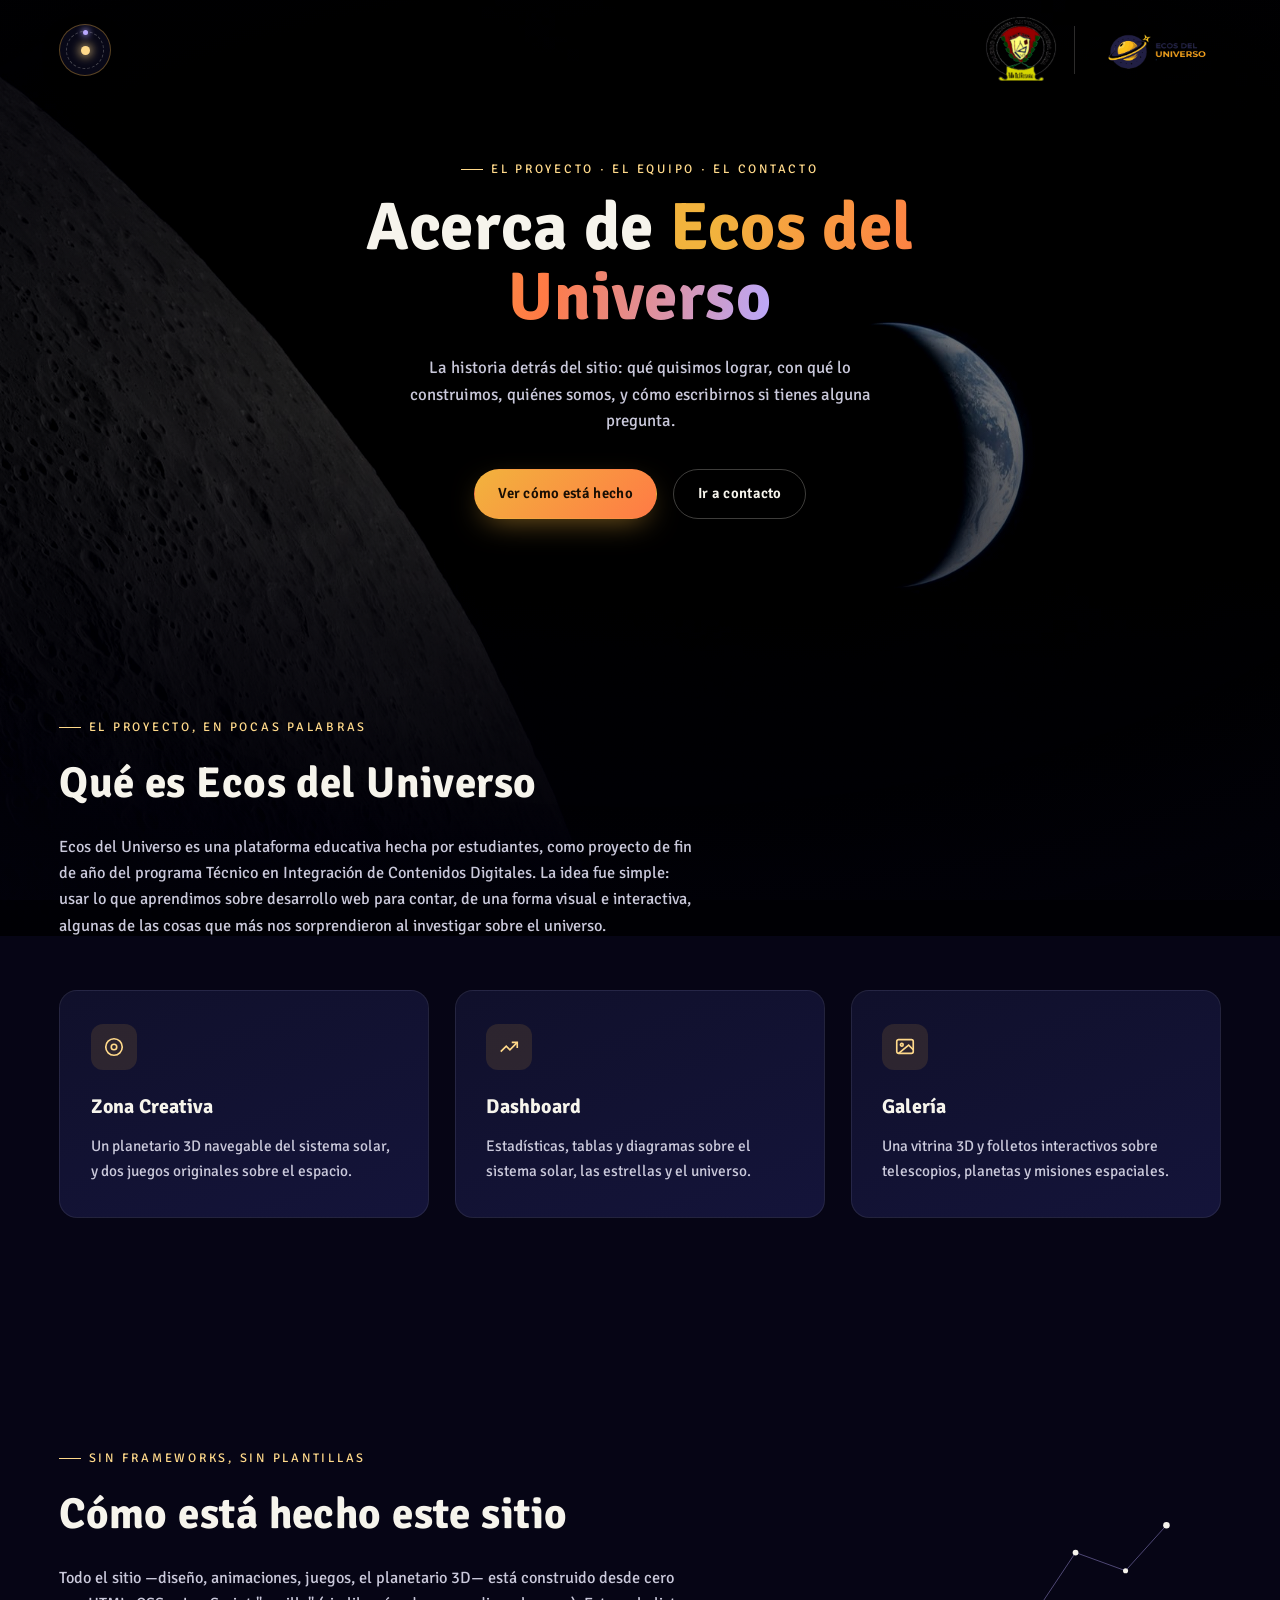
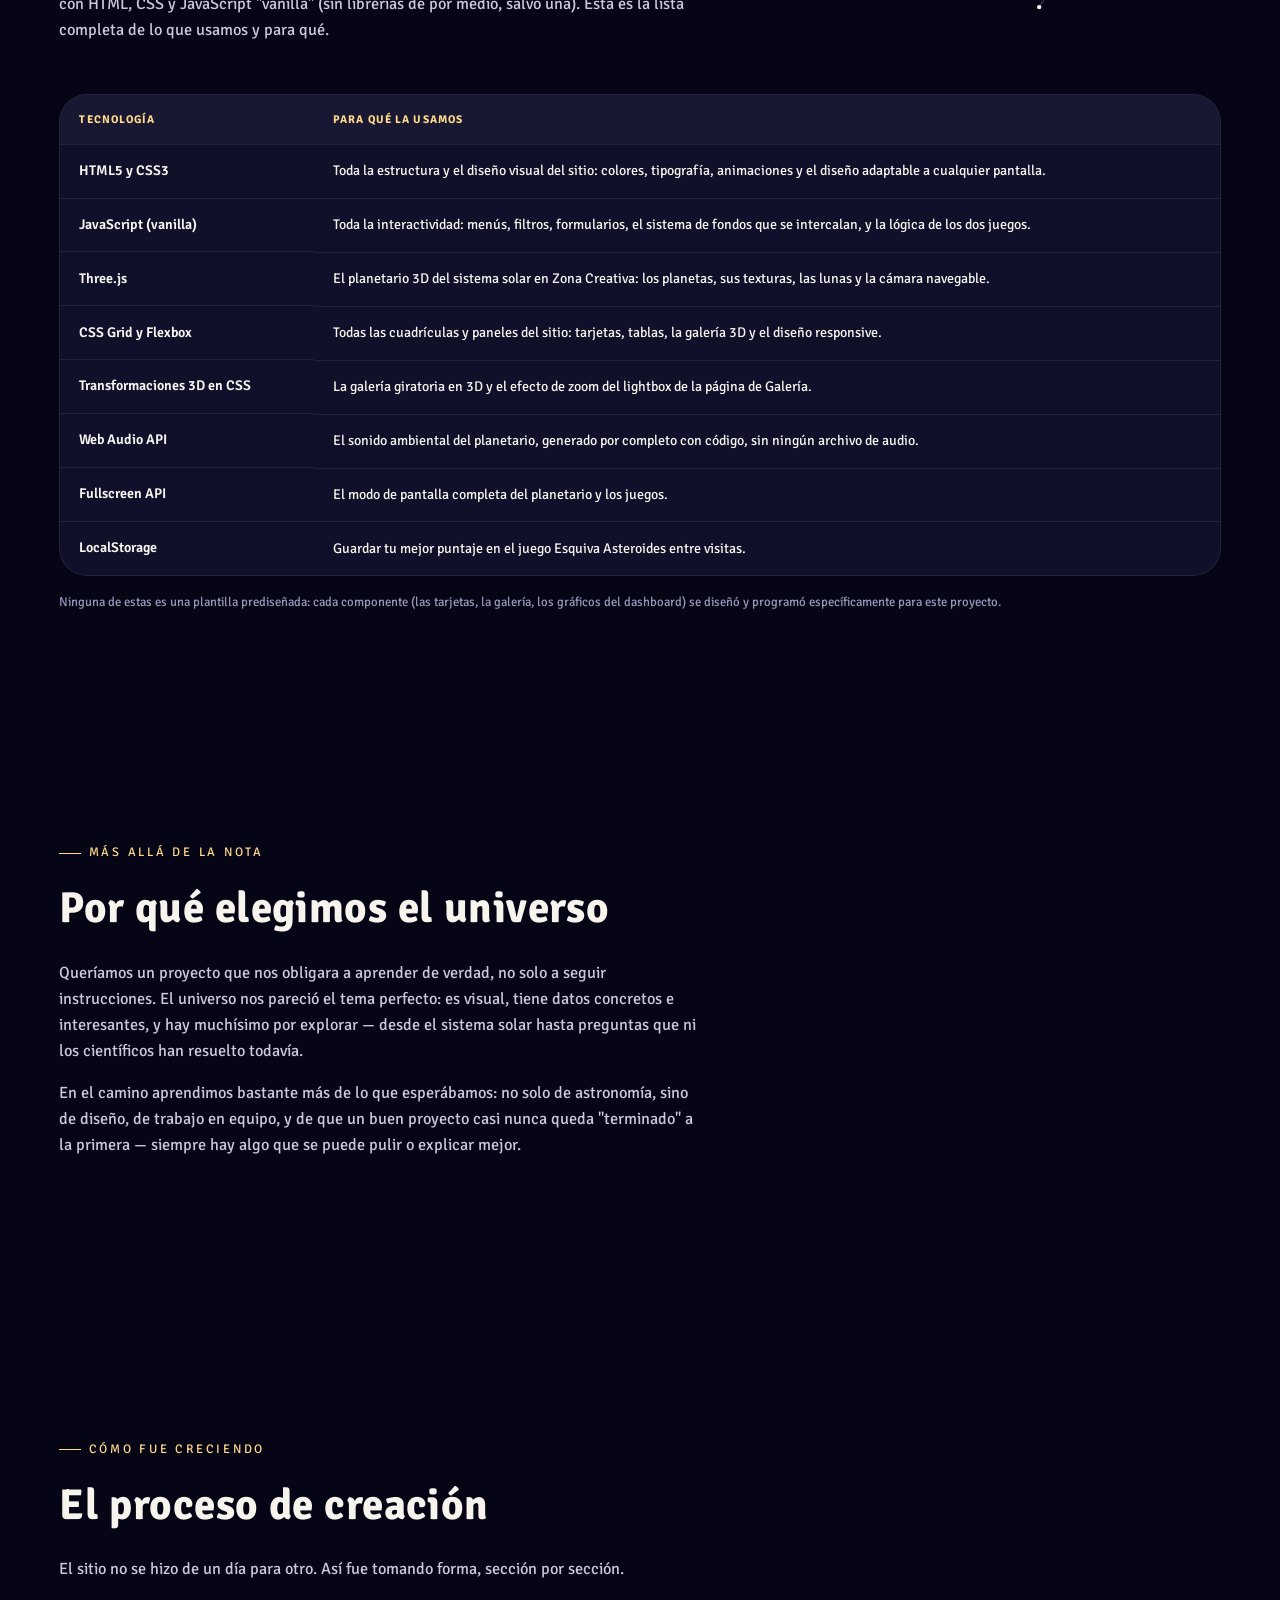
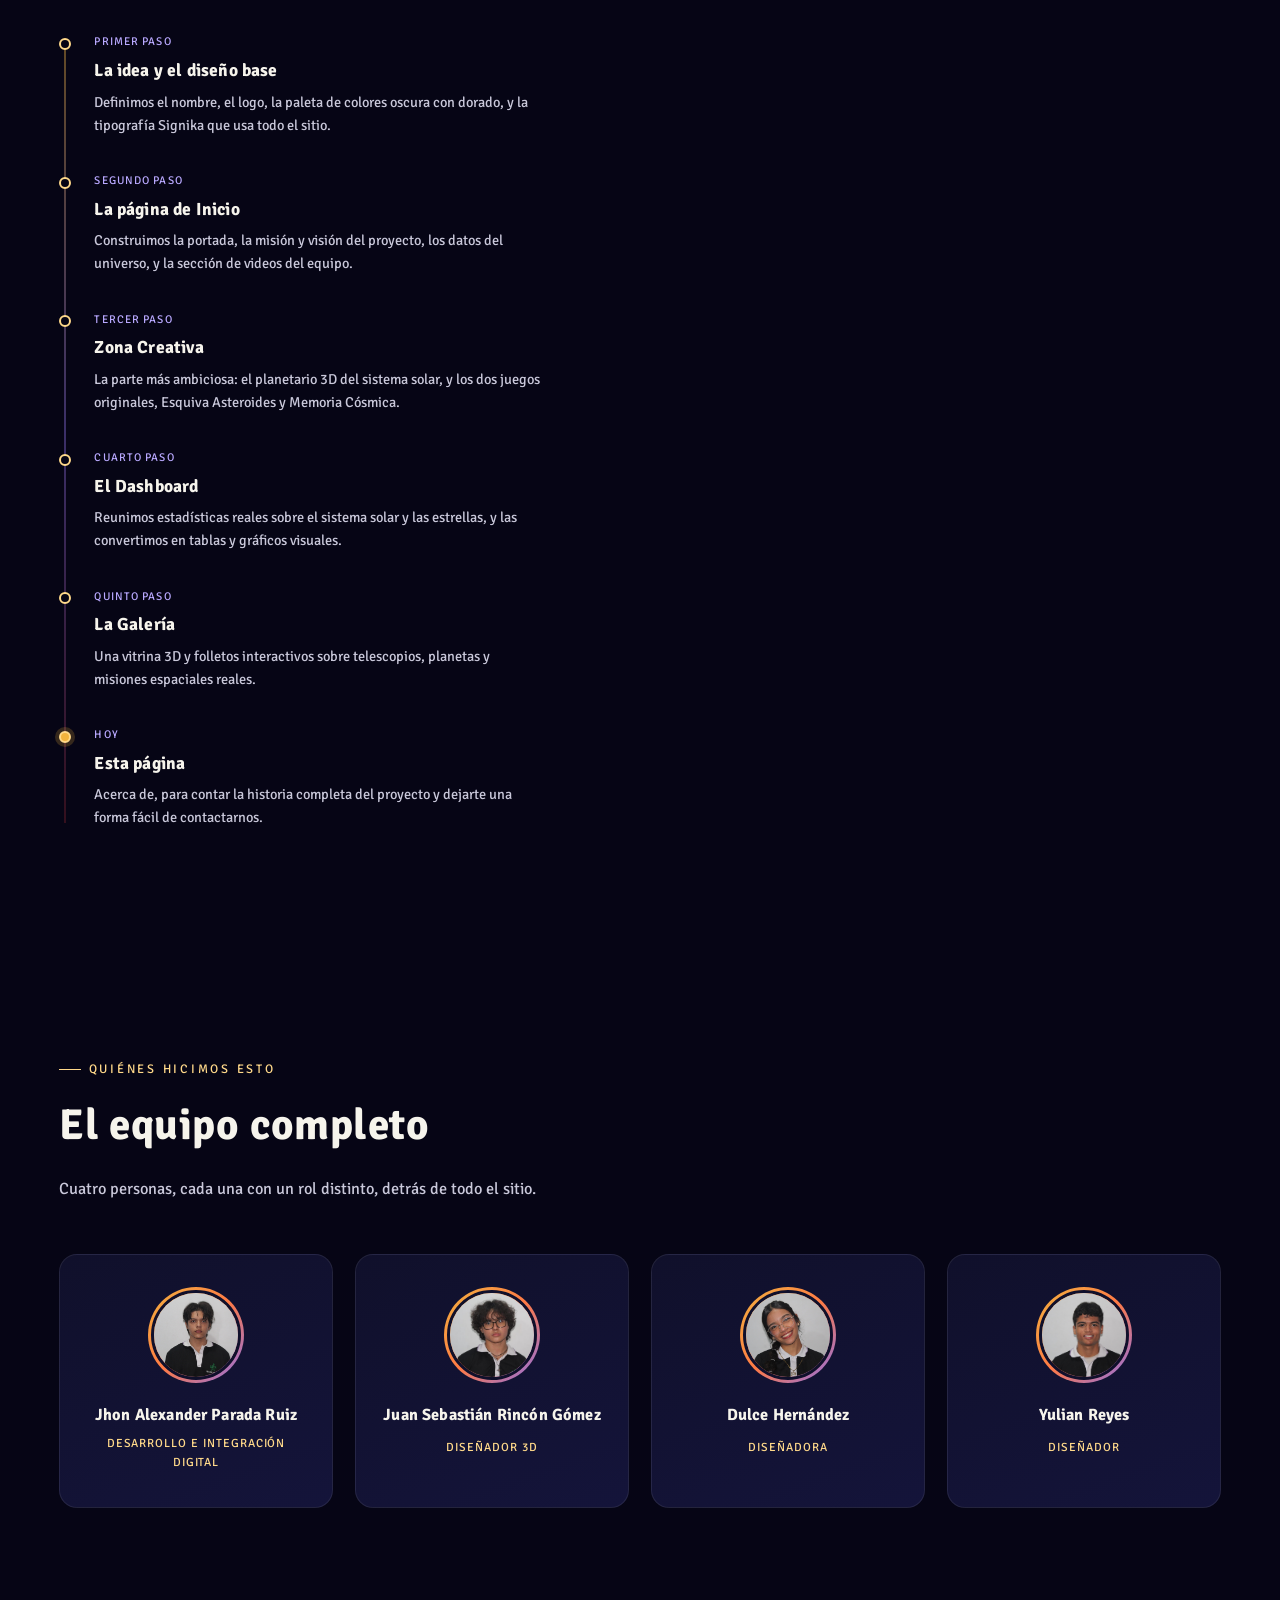
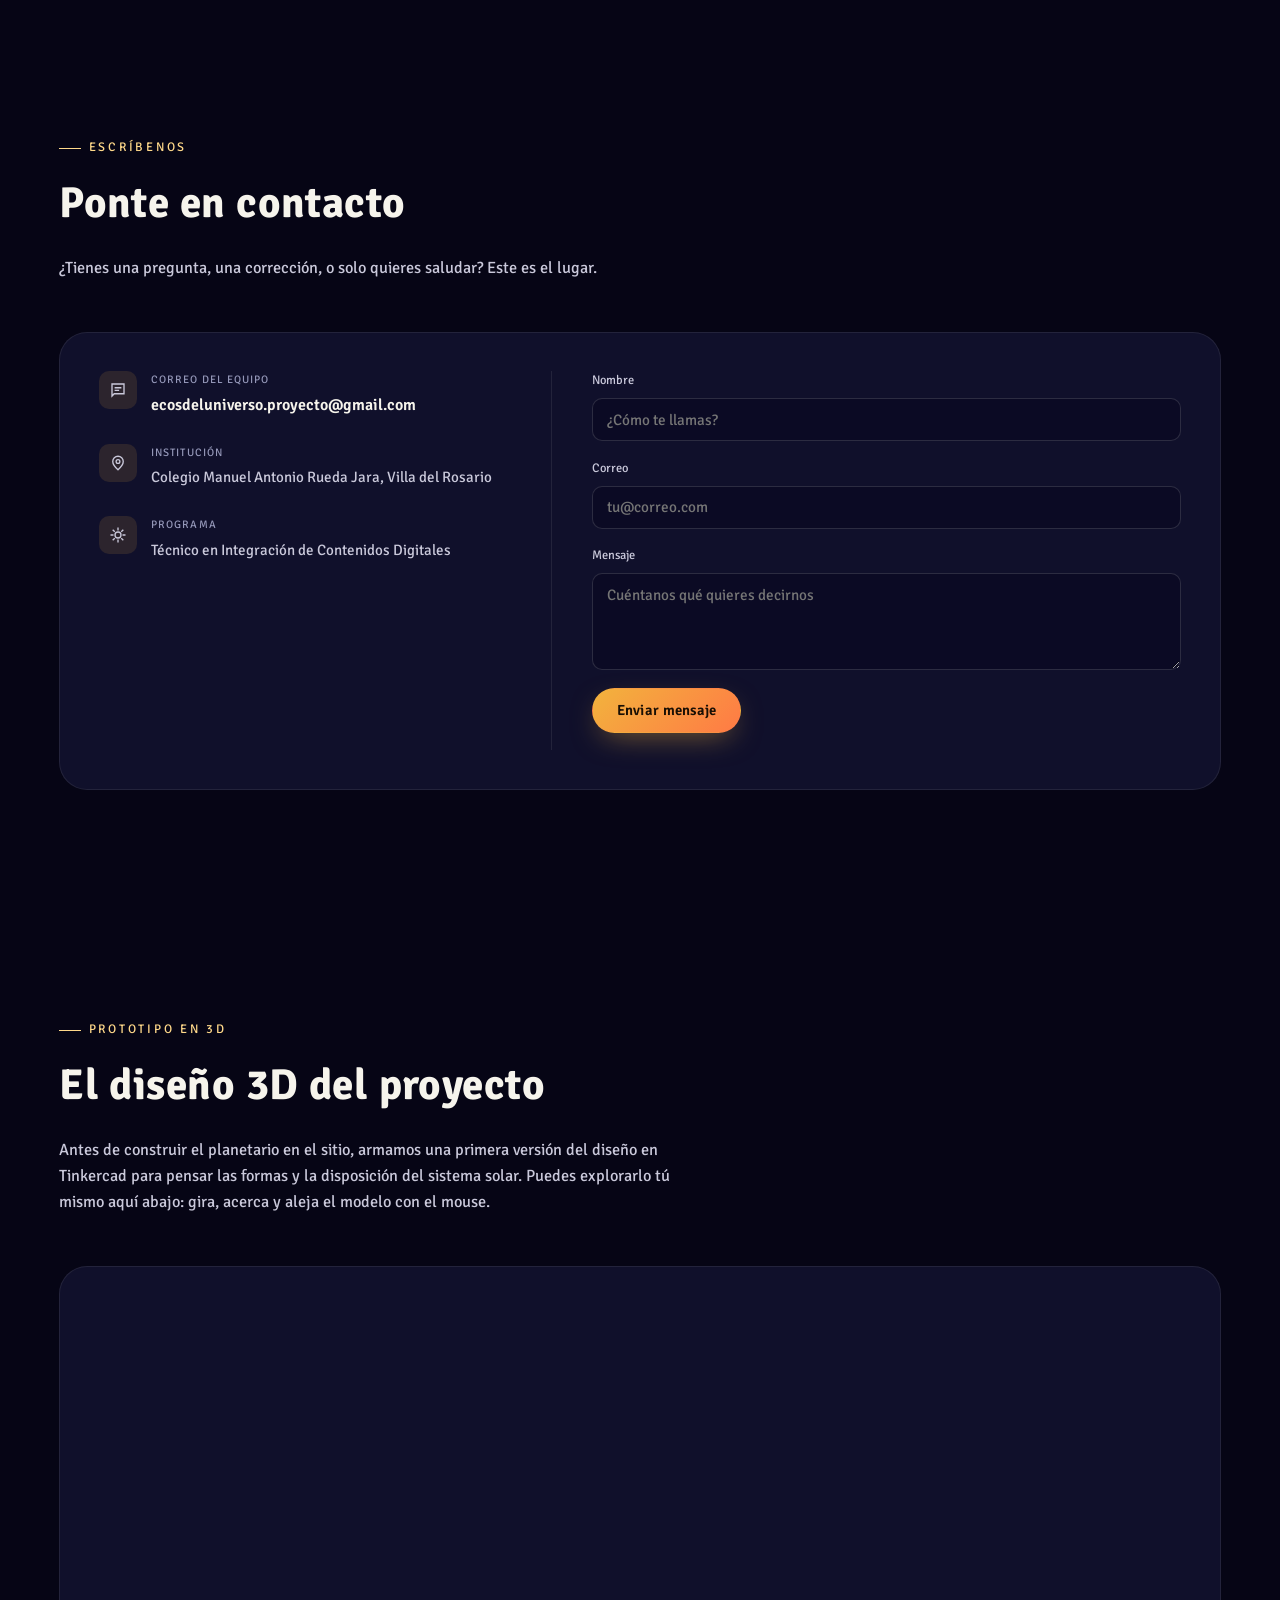
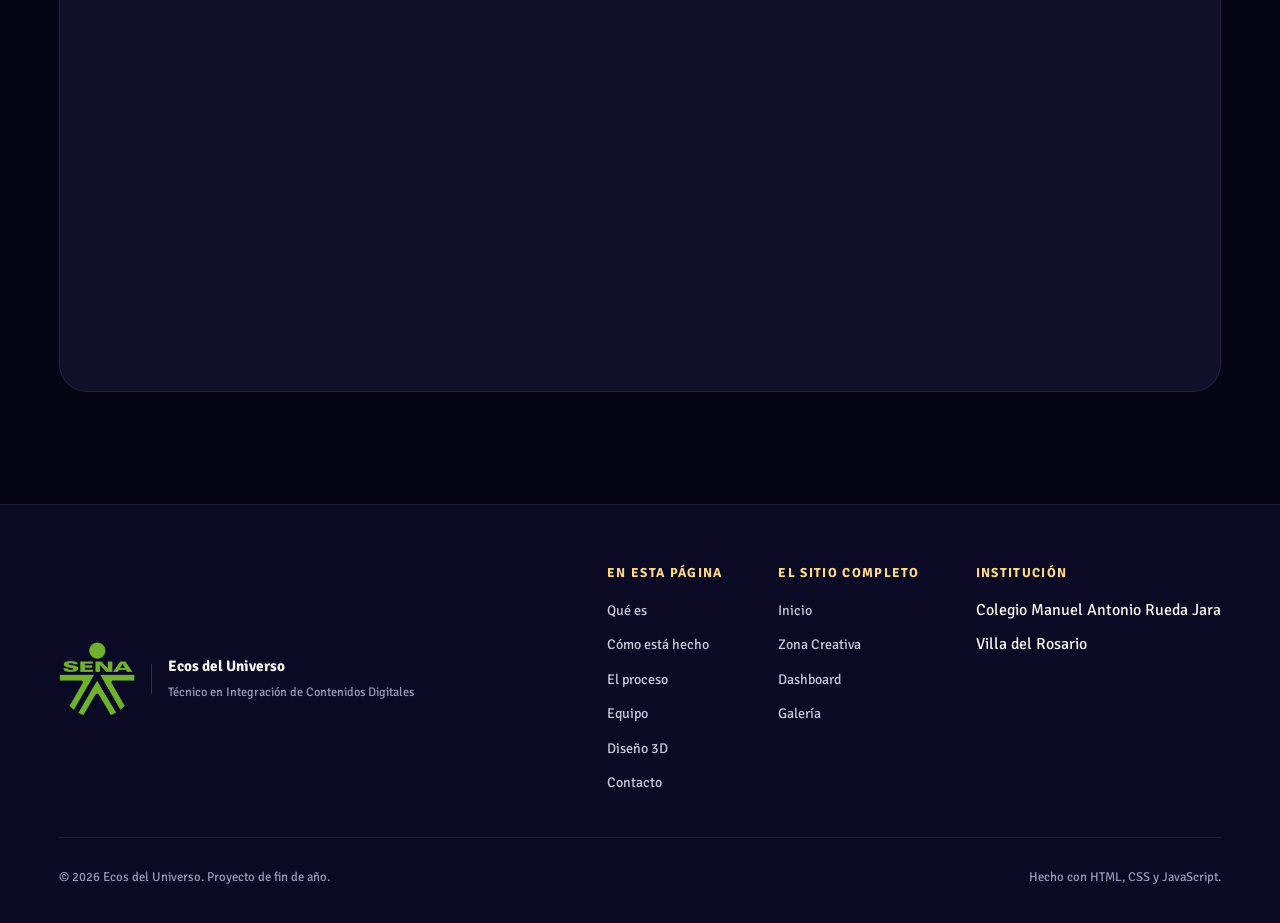
==== commit da107b81: "Update Acerca.html" ====
--- a/Acerca.html
+++ b/Acerca.html
@@ -386,16 +386,14 @@
       </div>
 
       <div class="tinkercad-embed reveal">
-        <iframe
-          src="https://www.tinkercad.com/things/l8tPdQSMXHf-don-pollo/edit?returnTo=https%3A%2F%2Fwww.tinkercad.com%2Fdashboard%2Fdesigns%2Fall&sharecode=ypApB7JigN7FzHFeDywDUE65a4wOxGoIUvcoNlFo41o"
-          width="100%" height="500"
-          frameborder="0"
+              <iframe           frameborder="0"
           marginwidth="0" marginheight="0"
           allowfullscreen
-          title="Diseño 3D de Ecos del Universo en Tinkercad">
+          title="Diseño 3D de Ecos del Universo en Tinkercad" src="https://www.tinkercad.com/embed/l8tPdQSMXHf?editbtn=1&simlab=1" frameborder="0" marginwidth="0" marginheight="0" scrolling="no"></iframe>
+
         </iframe>
       </div>
-      <p class="tabla-nota">Para que se vea tu diseño real: entra a tu proyecto en Tinkercad → botón "Compartir" → "Insertar en tu página web" → copia el enlace que empieza con "https://www.tinkercad.com/embed/..." y pégalo en el "src" del recuadro de arriba, reemplazando el texto "AQUI-VA-EL-ID-DE-TU-DISENO".</p>
+  
     </div>
   </section>
 
@@ -406,7 +404,7 @@
   <div class="wrap">
     <div class="footer__top">
       <div class="footer__brand">
-   <img src="Imagenes/images-removebg-preview.png" alt="Escudo del colegio">s
+   <img src="Imagenes/images-removebg-preview.png" alt="Escudo del colegio">
         <div class="sep"></div>
         <div>
           <strong>Ecos del Universo</strong><br>
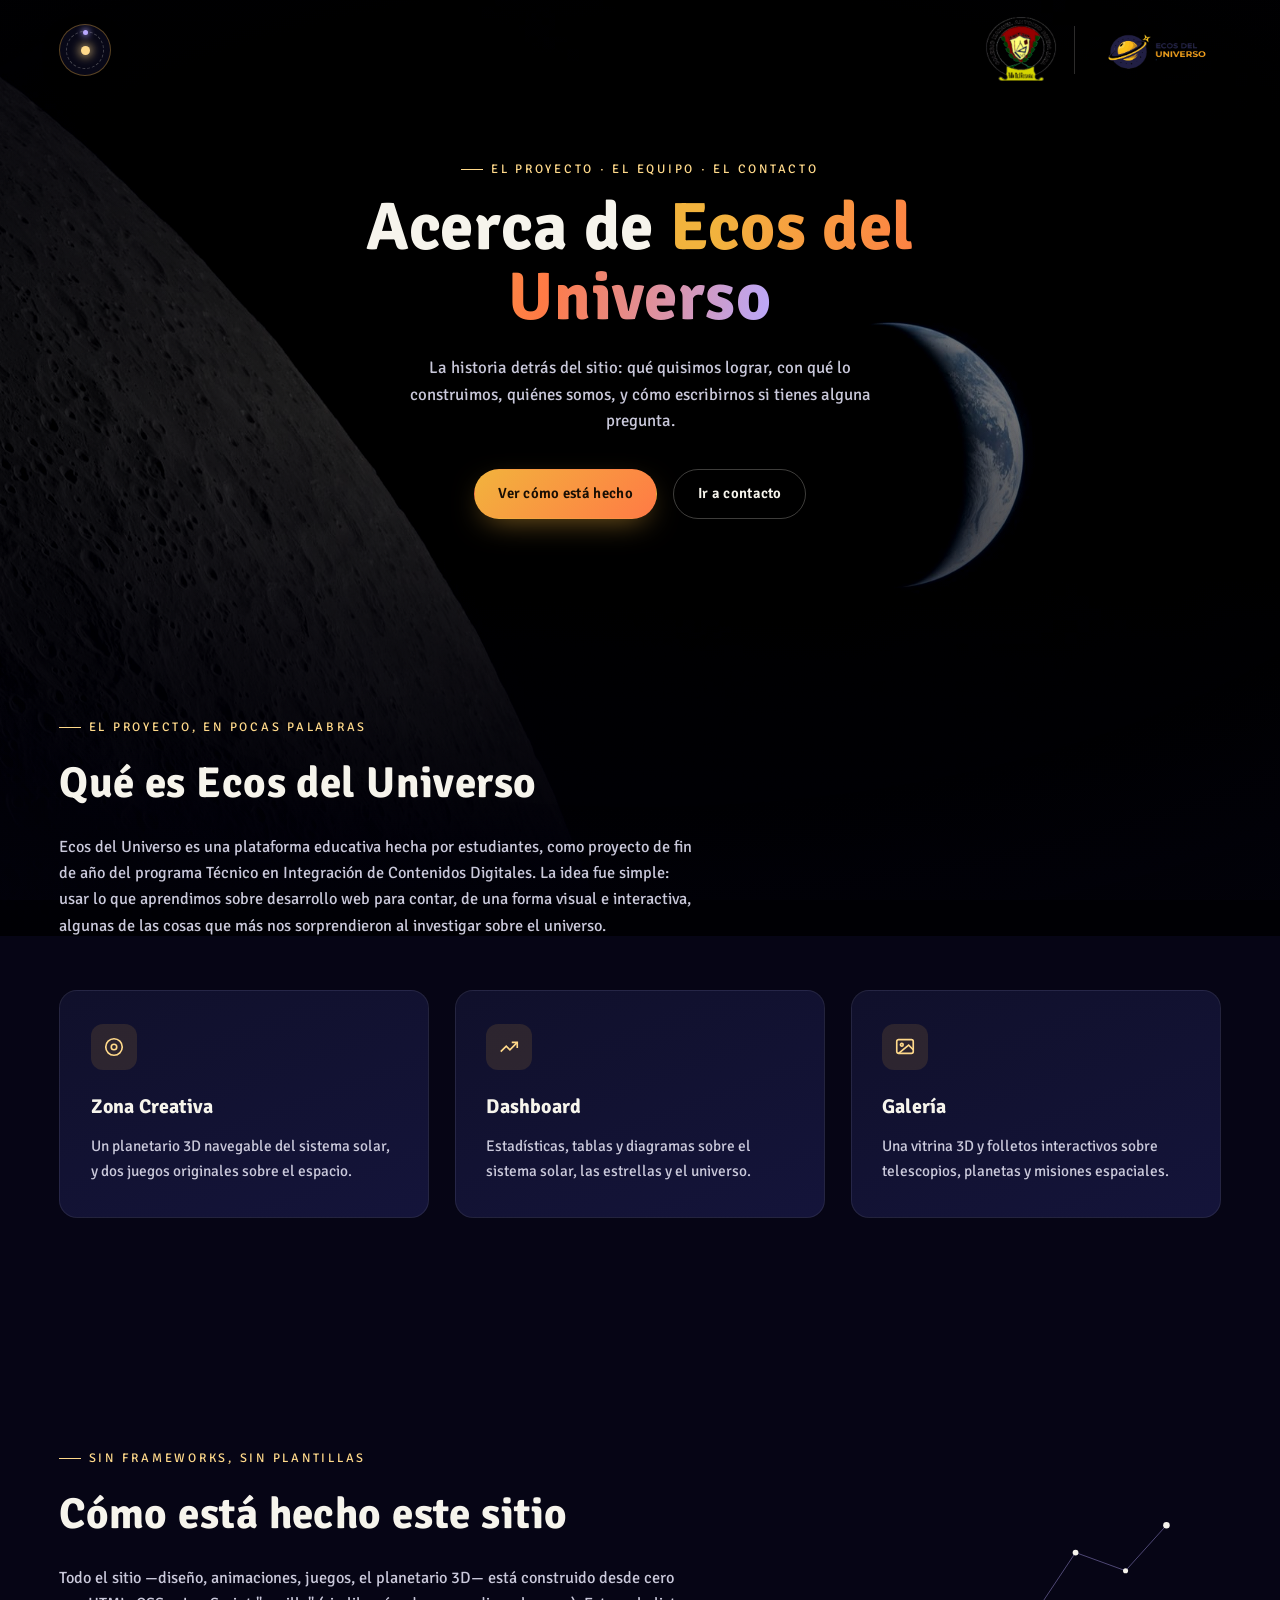
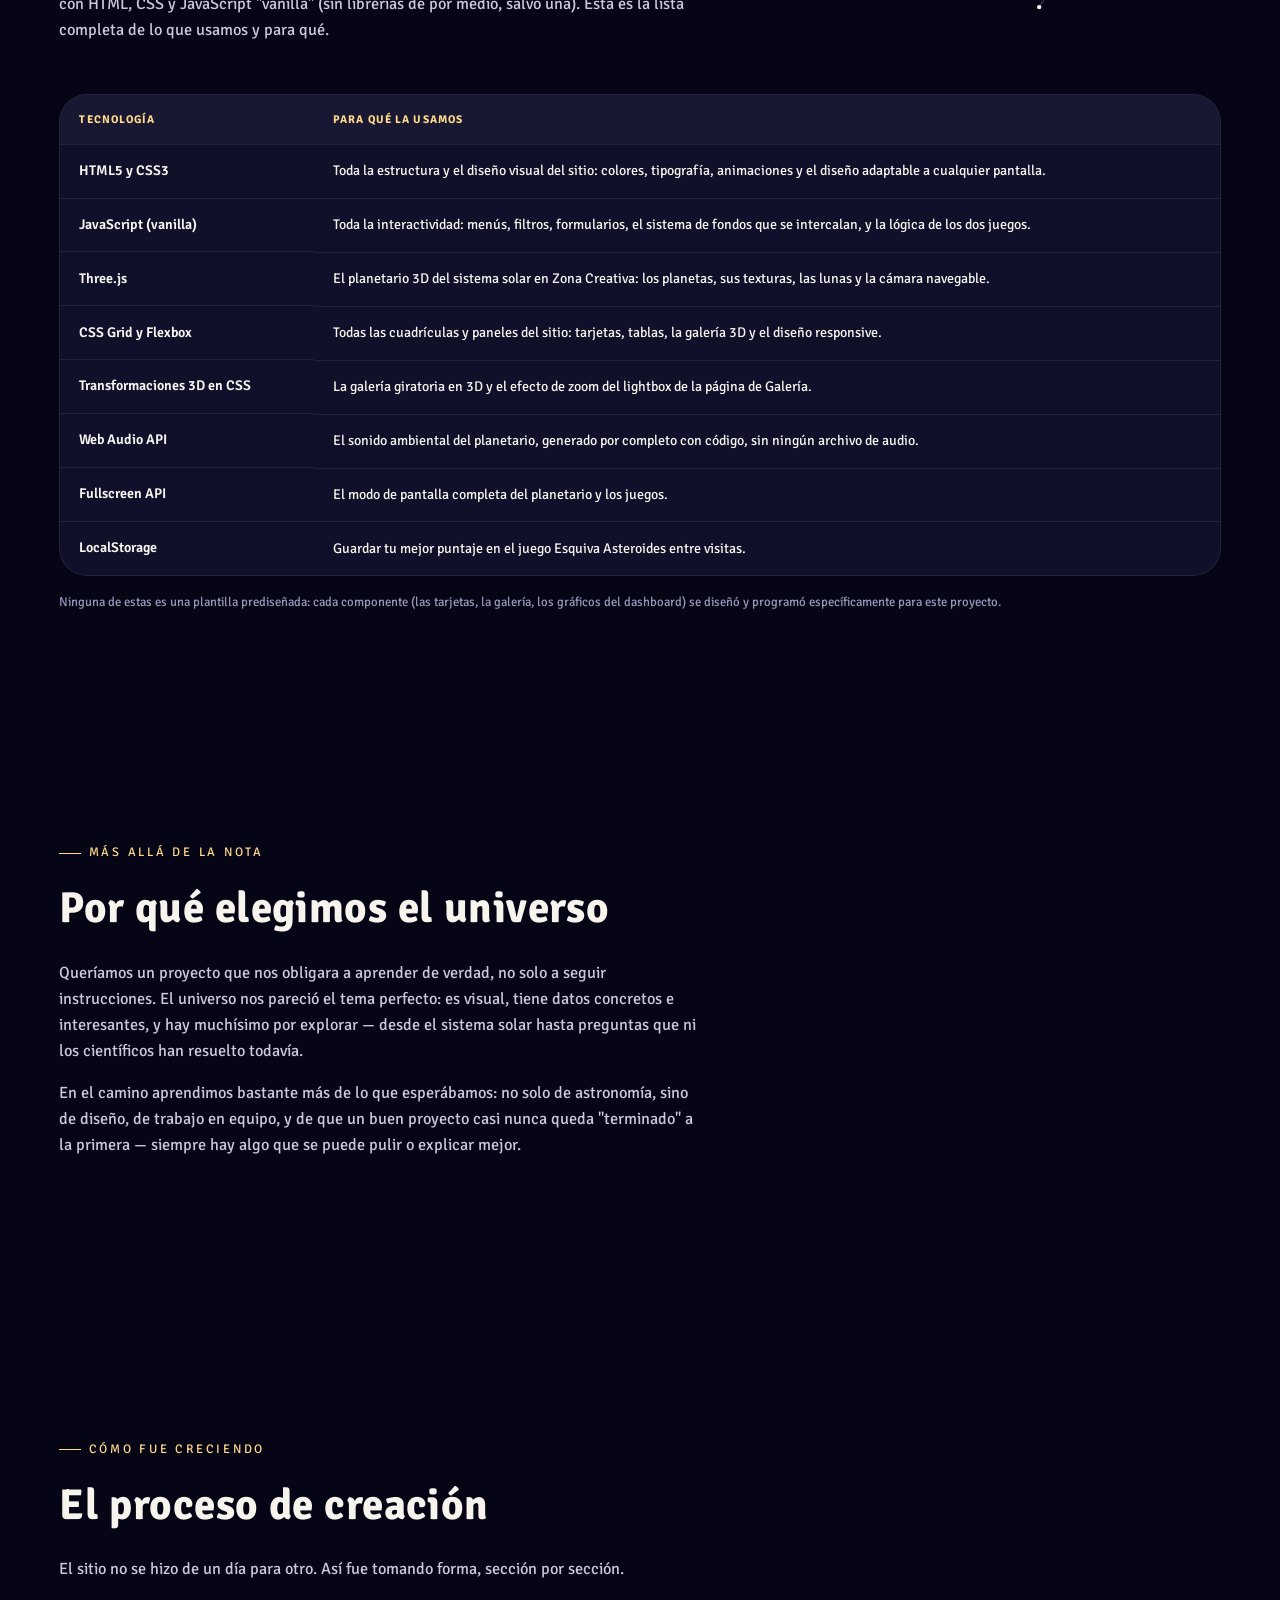
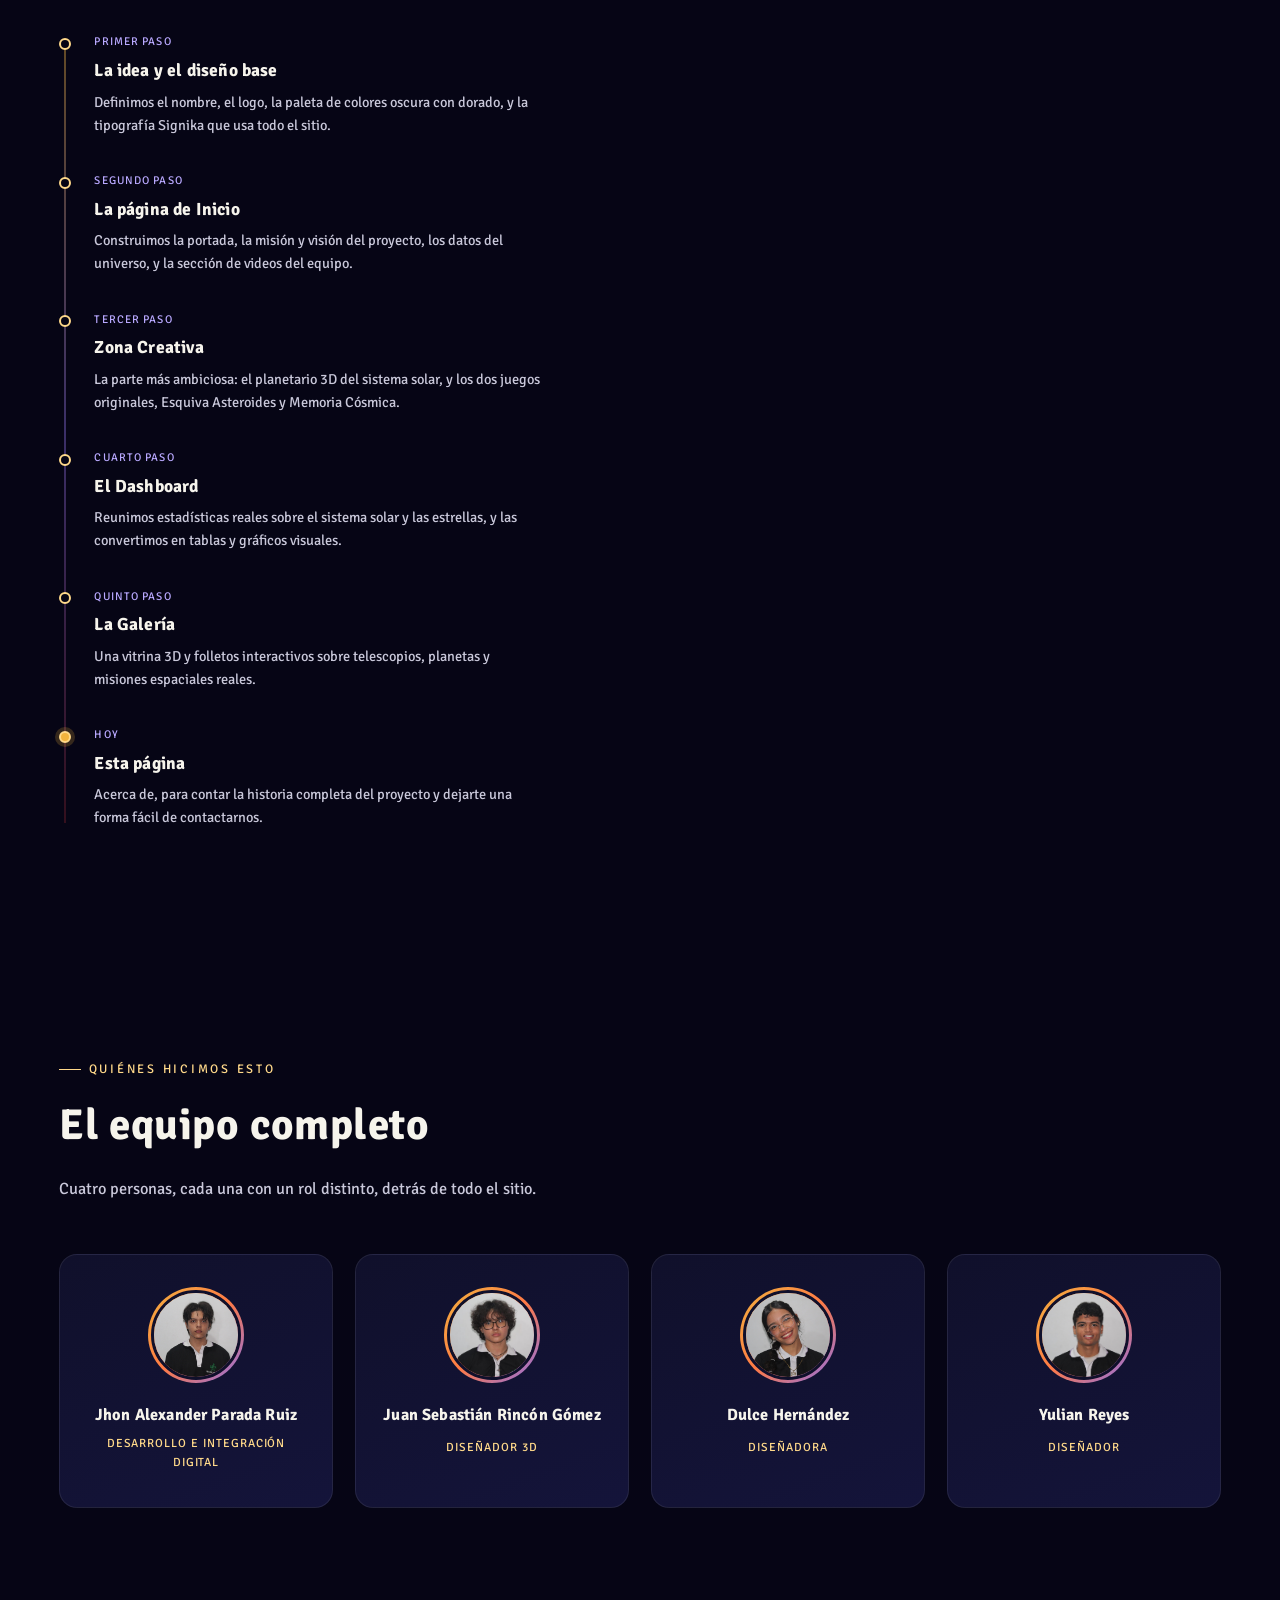
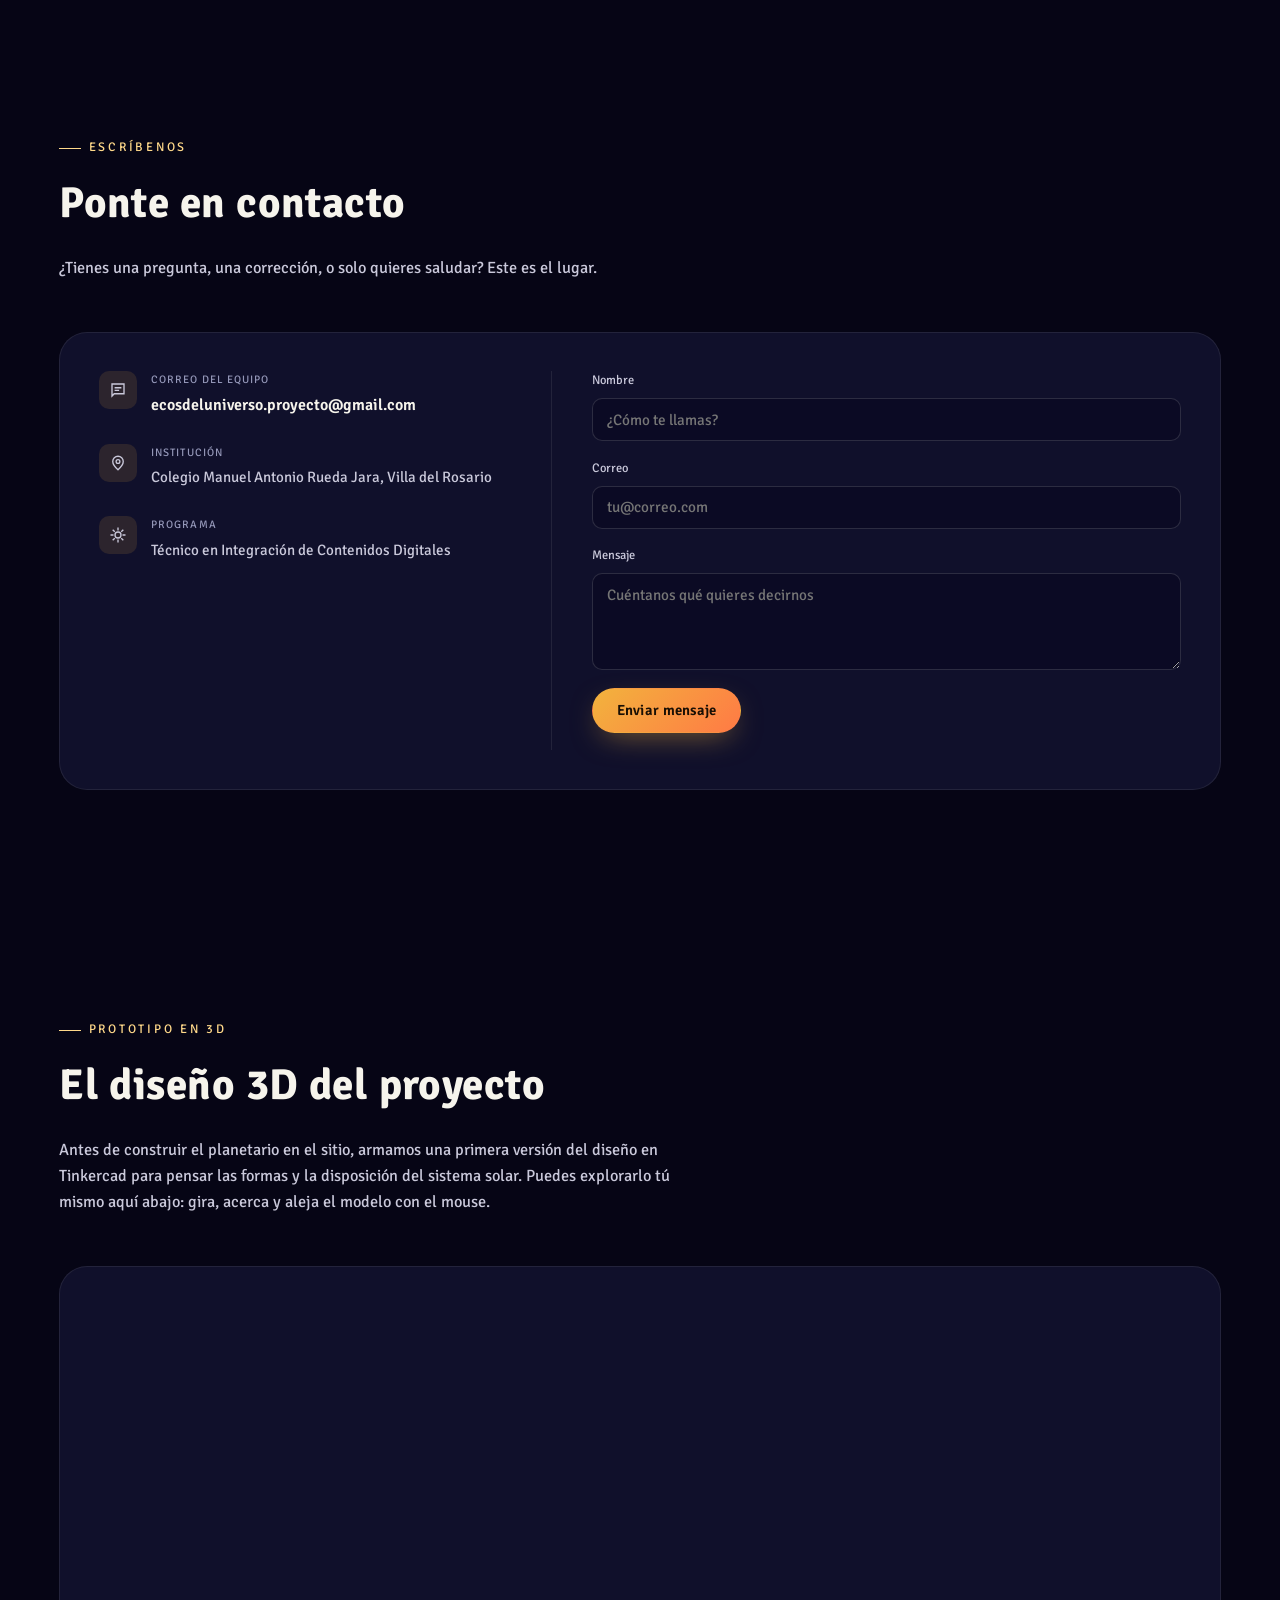
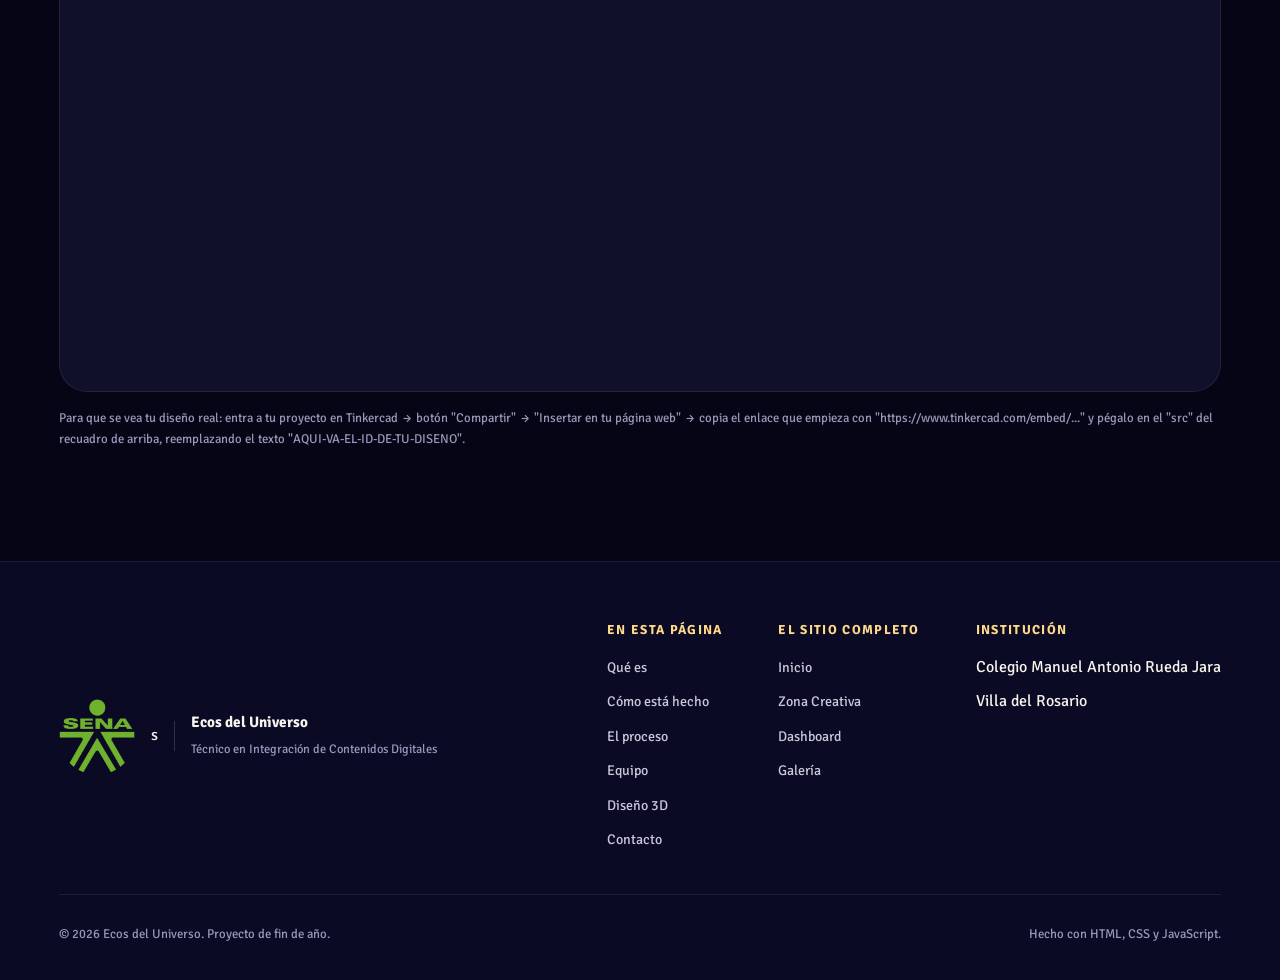
==== commit 92eb2b0d: "Update Acerca.html" ====
--- a/Acerca.html
+++ b/Acerca.html
@@ -386,14 +386,16 @@
       </div>
 
       <div class="tinkercad-embed reveal">
-              <iframe           frameborder="0"
+        <iframe
+          src="https://www.tinkercad.com/things/l8tPdQSMXHf-don-pollo/edit?returnTo=https%3A%2F%2Fwww.tinkercad.com%2Fdashboard%2Fdesigns%2Fall&sharecode=ypApB7JigN7FzHFeDywDUE65a4wOxGoIUvcoNlFo41o"
+          width="100%" height="500"
+          frameborder="0"
           marginwidth="0" marginheight="0"
           allowfullscreen
-          title="Diseño 3D de Ecos del Universo en Tinkercad" src="https://www.tinkercad.com/embed/l8tPdQSMXHf?editbtn=1&simlab=1" frameborder="0" marginwidth="0" marginheight="0" scrolling="no"></iframe>
-
+          title="Diseño 3D de Ecos del Universo en Tinkercad">
         </iframe>
       </div>
-  
+      <p class="tabla-nota">Para que se vea tu diseño real: entra a tu proyecto en Tinkercad → botón "Compartir" → "Insertar en tu página web" → copia el enlace que empieza con "https://www.tinkercad.com/embed/..." y pégalo en el "src" del recuadro de arriba, reemplazando el texto "AQUI-VA-EL-ID-DE-TU-DISENO".</p>
     </div>
   </section>
 
@@ -404,7 +406,7 @@
   <div class="wrap">
     <div class="footer__top">
       <div class="footer__brand">
-   <img src="Imagenes/images-removebg-preview.png" alt="Escudo del colegio">
+   <img src="Imagenes/images-removebg-preview.png" alt="Escudo del colegio">s
         <div class="sep"></div>
         <div>
           <strong>Ecos del Universo</strong><br>
@@ -472,6 +474,13 @@
   const prefiereReducido = window.matchMedia('(prefers-reduced-motion: reduce)').matches;
 
   let ancho, alto, estrellas;
+  // Mientras el usuario hace scroll, congelamos el fondo (el parpadeo es
+  // sutil y no se nota la pausa) para dejarle todo el hilo principal al
+  // scroll y evitar que la pagina se sienta trabada en celular.
+  let desplazando = false;
+  let temporizadorScroll = null;
+  let ultimoFrame = 0;
+  const intervaloFrame = 1000 / 30; // 30fps de reposo: de sobra para un parpadeo sutil
 
   function crearEstrellas() {
     const cantidad = Math.floor((ancho * alto) / 9000);
@@ -492,6 +501,11 @@
   }
 
   function dibujar(t) {
+    requestAnimationFrame(dibujar);
+    if (desplazando) return;
+    if (t - ultimoFrame < intervaloFrame) return;
+    ultimoFrame = t;
+
     ctx.clearRect(0, 0, ancho, alto);
     for (const e of estrellas) {
       const brillo = 0.55 + Math.sin(t * e.velocidad + e.fase) * 0.45;
@@ -504,10 +518,16 @@
         if (e.y > alto) e.y = 0;
       }
     }
-    requestAnimationFrame(dibujar);
+  }
+
+  function alEmpezarScroll() {
+    desplazando = true;
+    clearTimeout(temporizadorScroll);
+    temporizadorScroll = setTimeout(() => { desplazando = false; }, 200);
   }
 
   window.addEventListener('resize', ajustarTamano);
+  window.addEventListener('scroll', alEmpezarScroll, { passive: true });
   ajustarTamano();
   requestAnimationFrame(dibujar);
 }
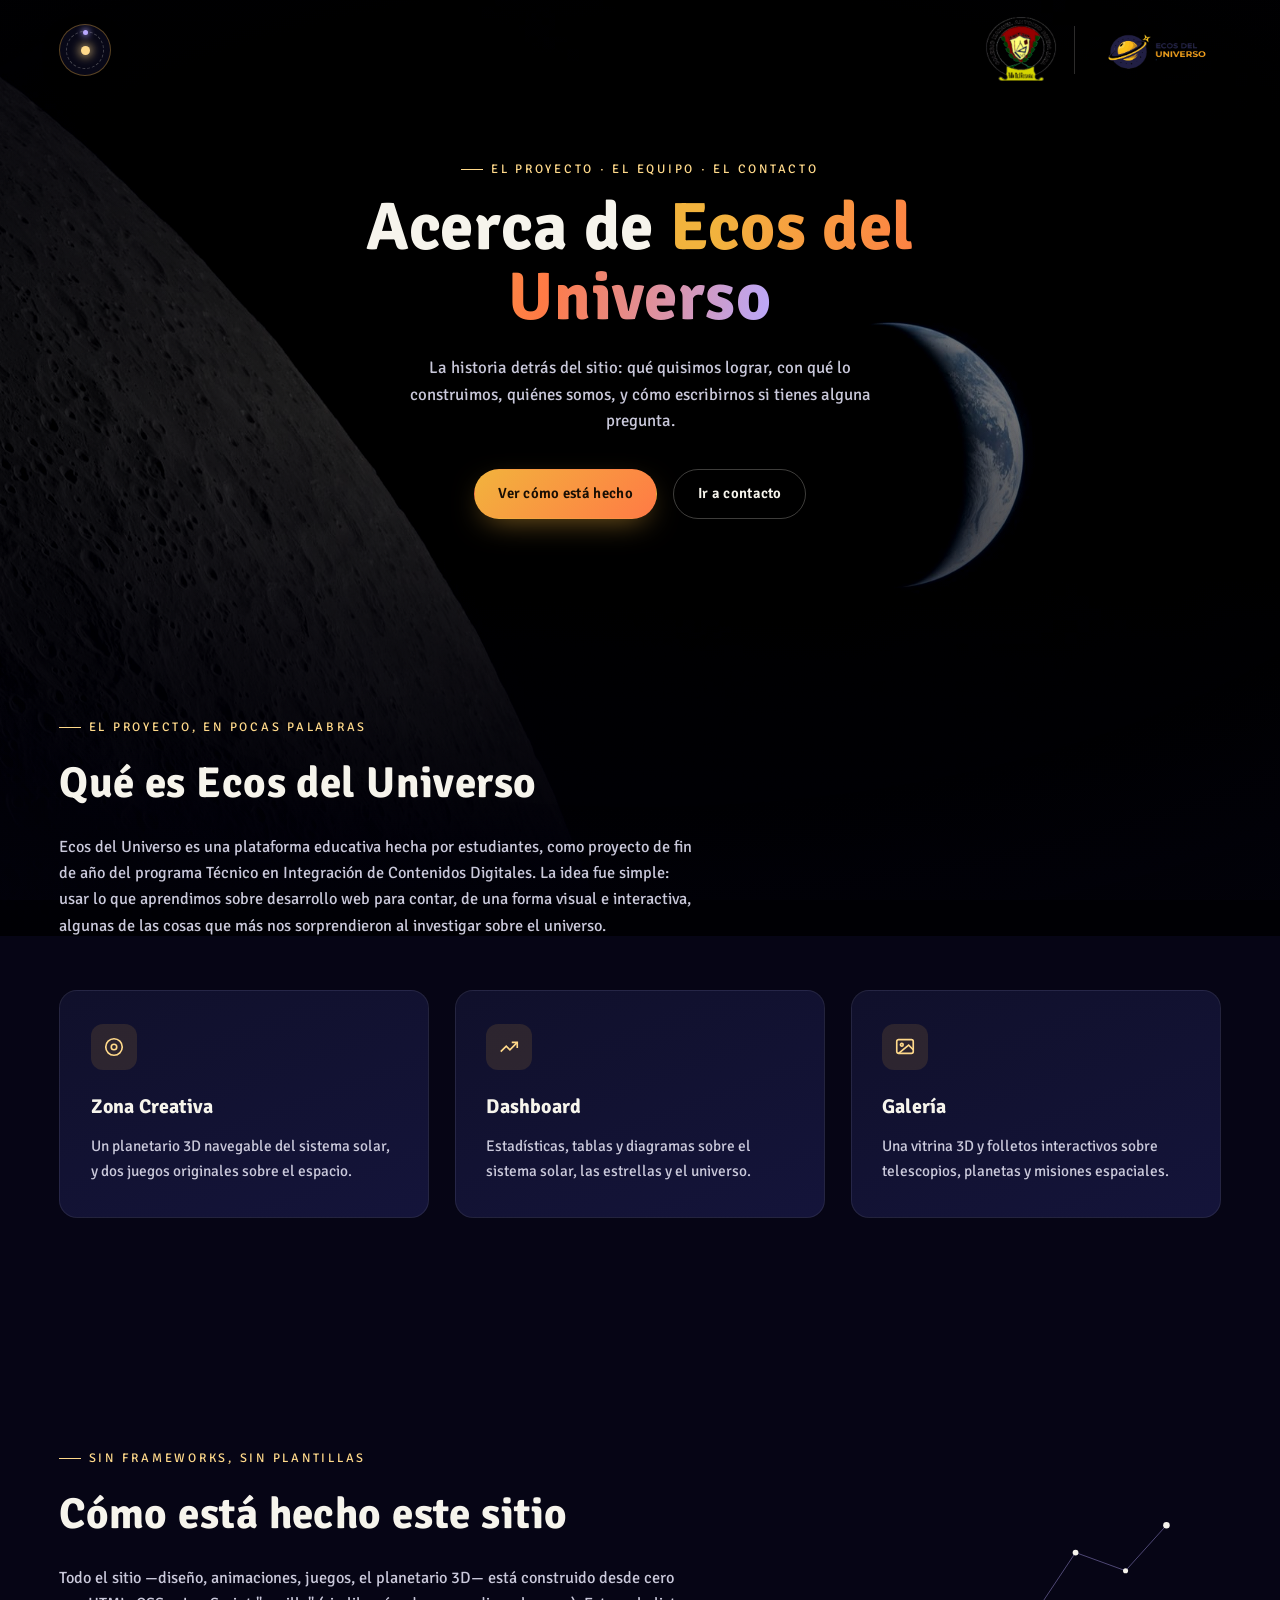
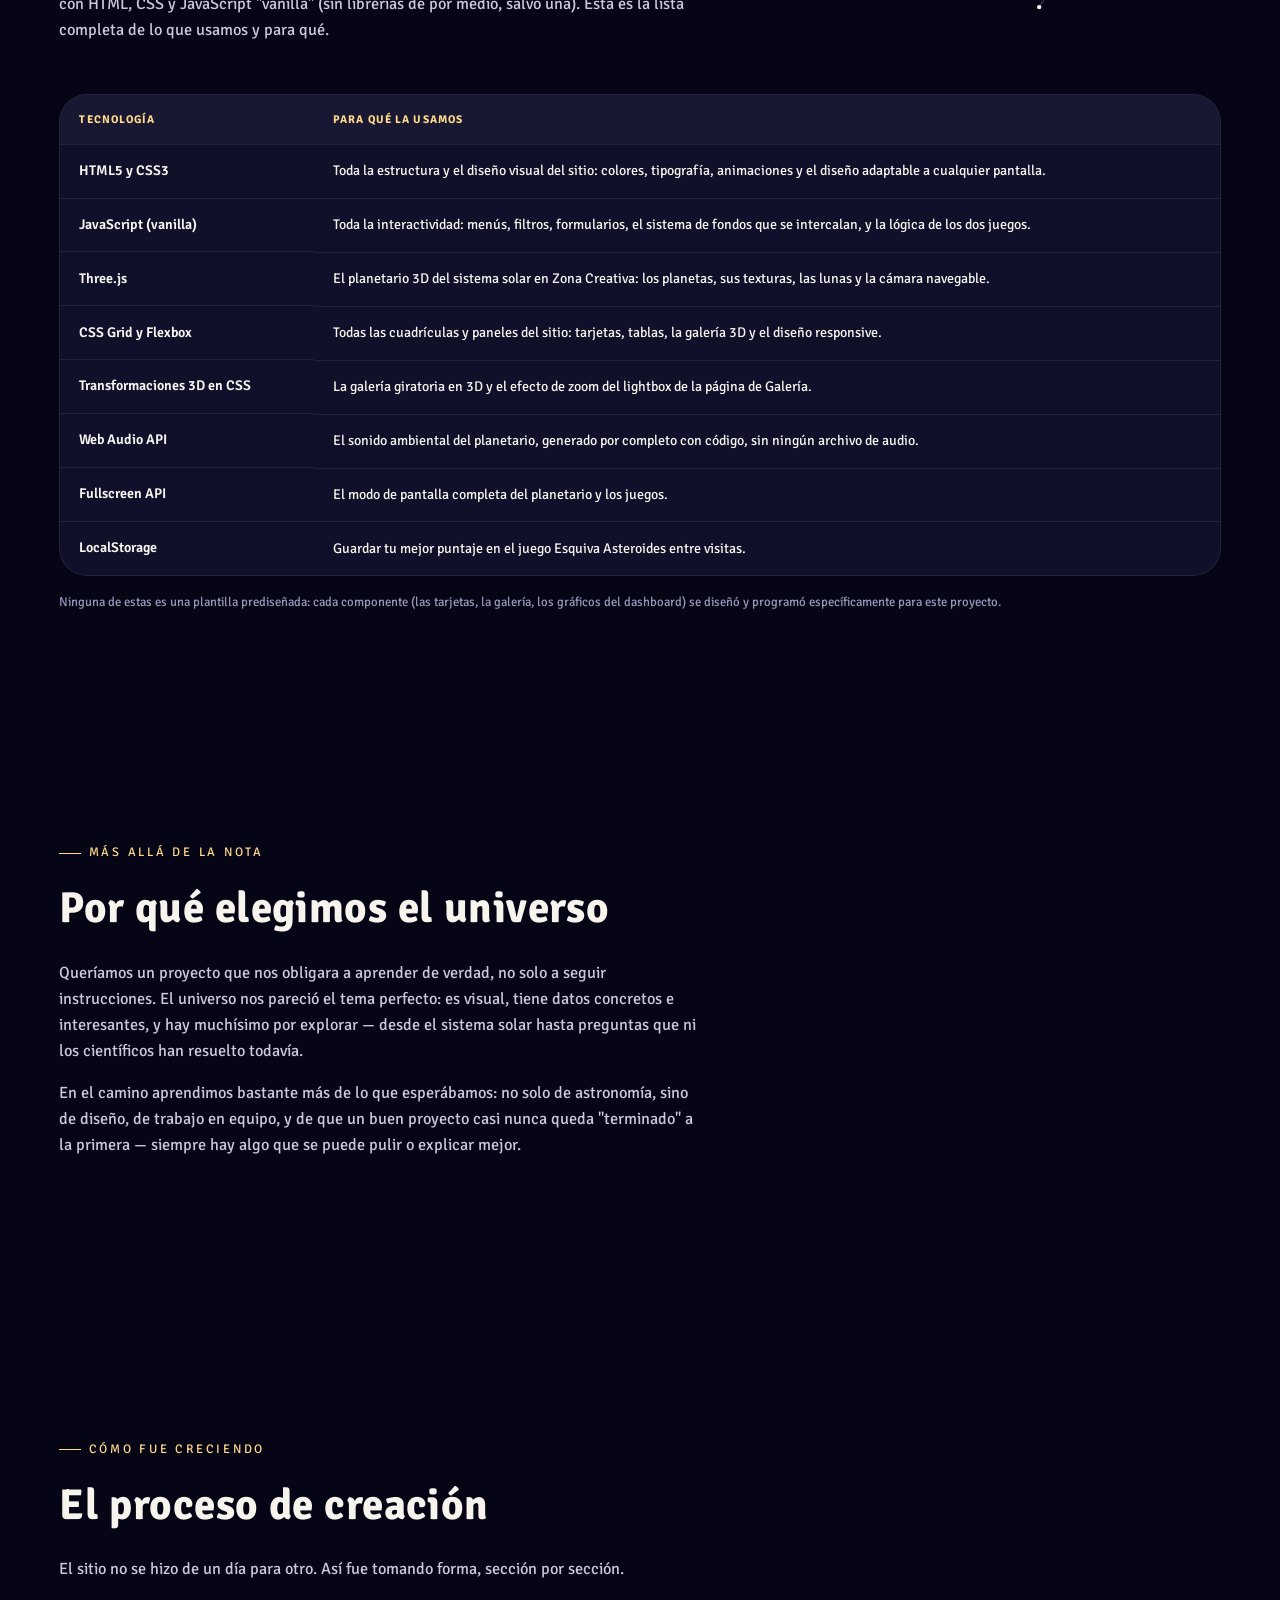
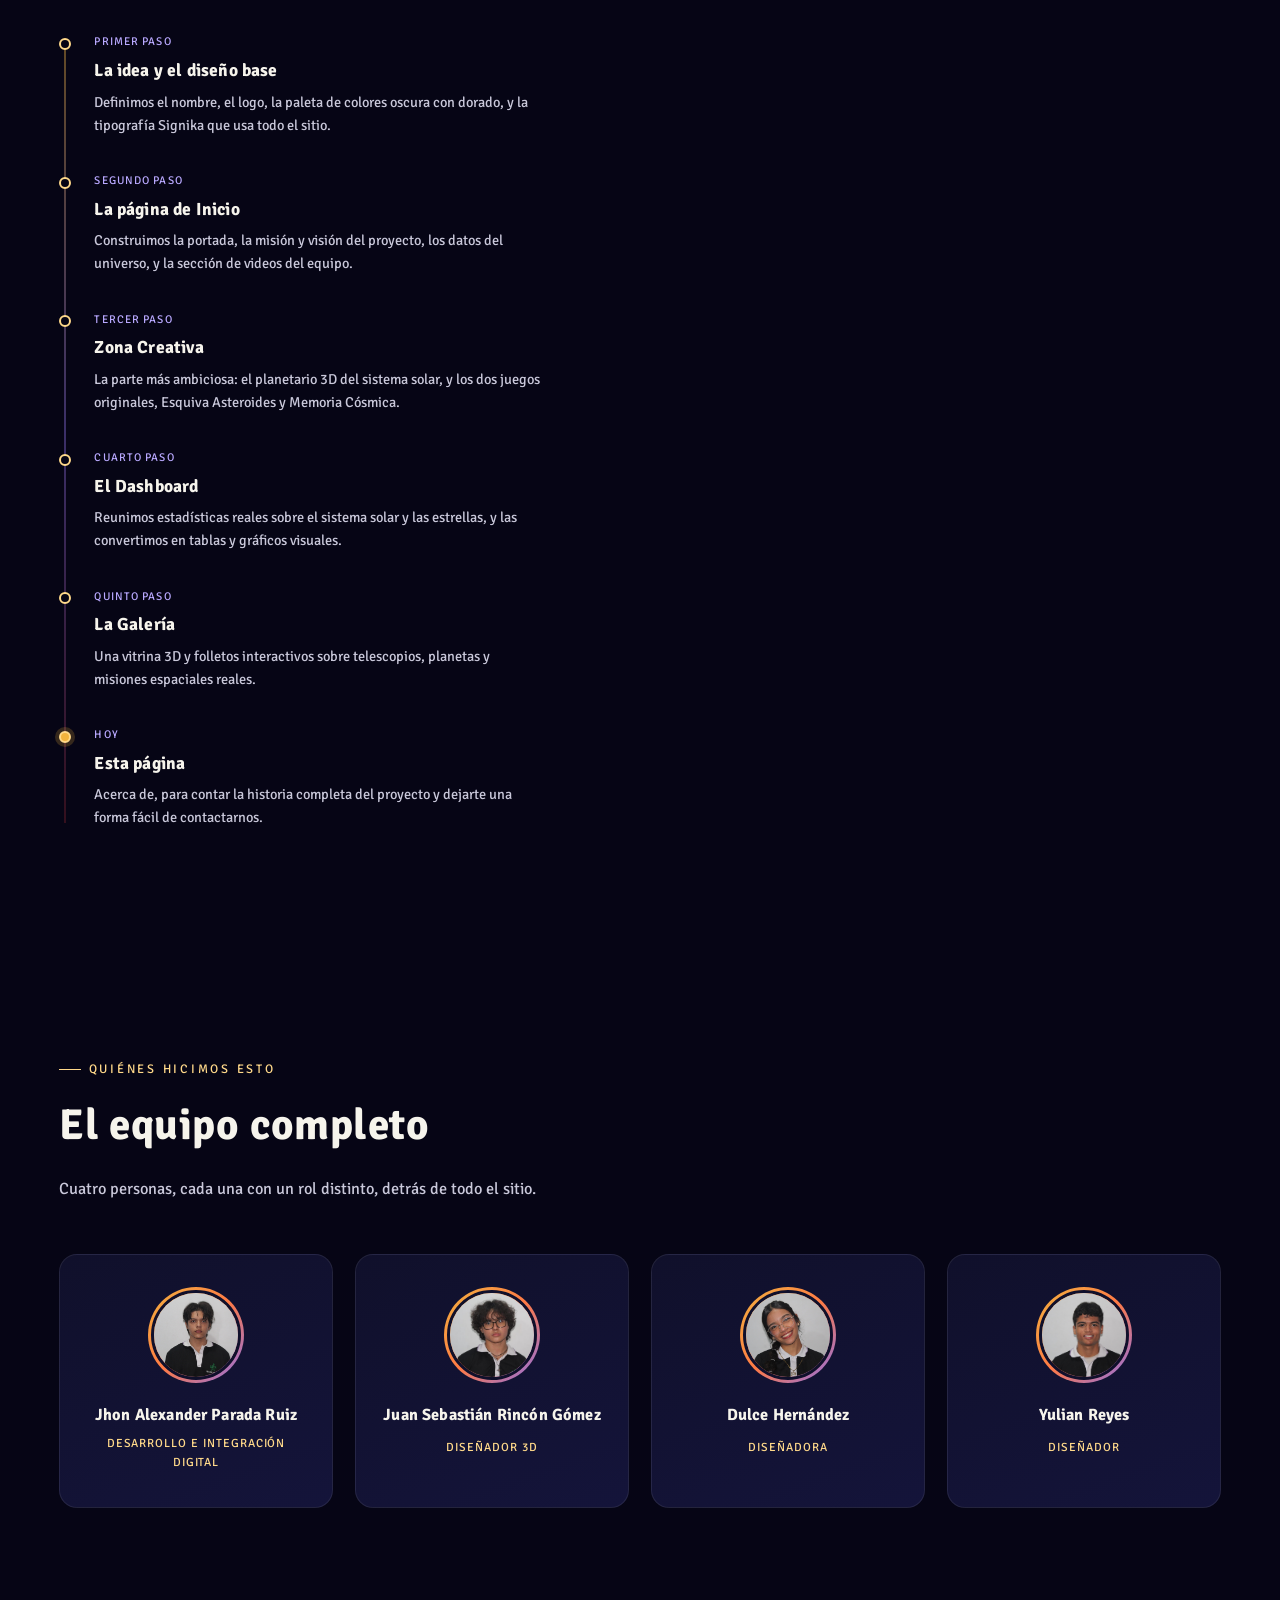
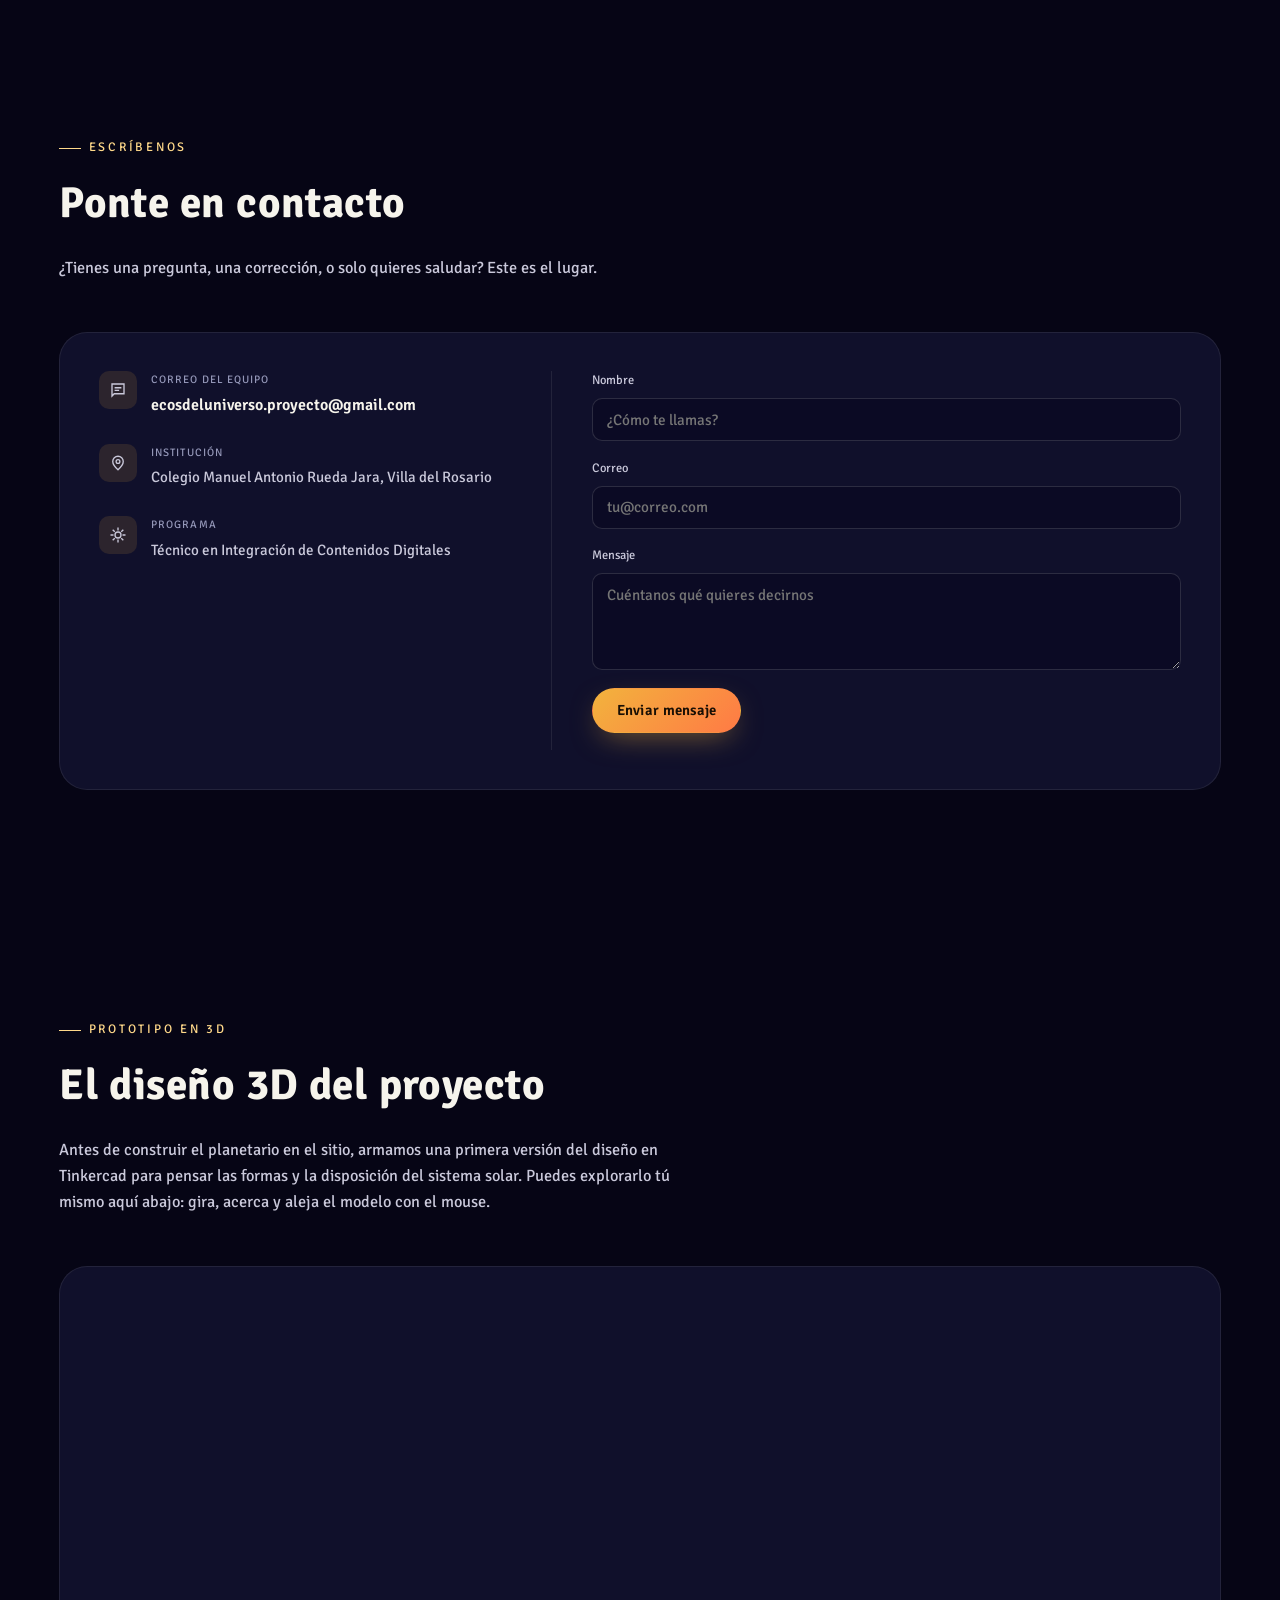
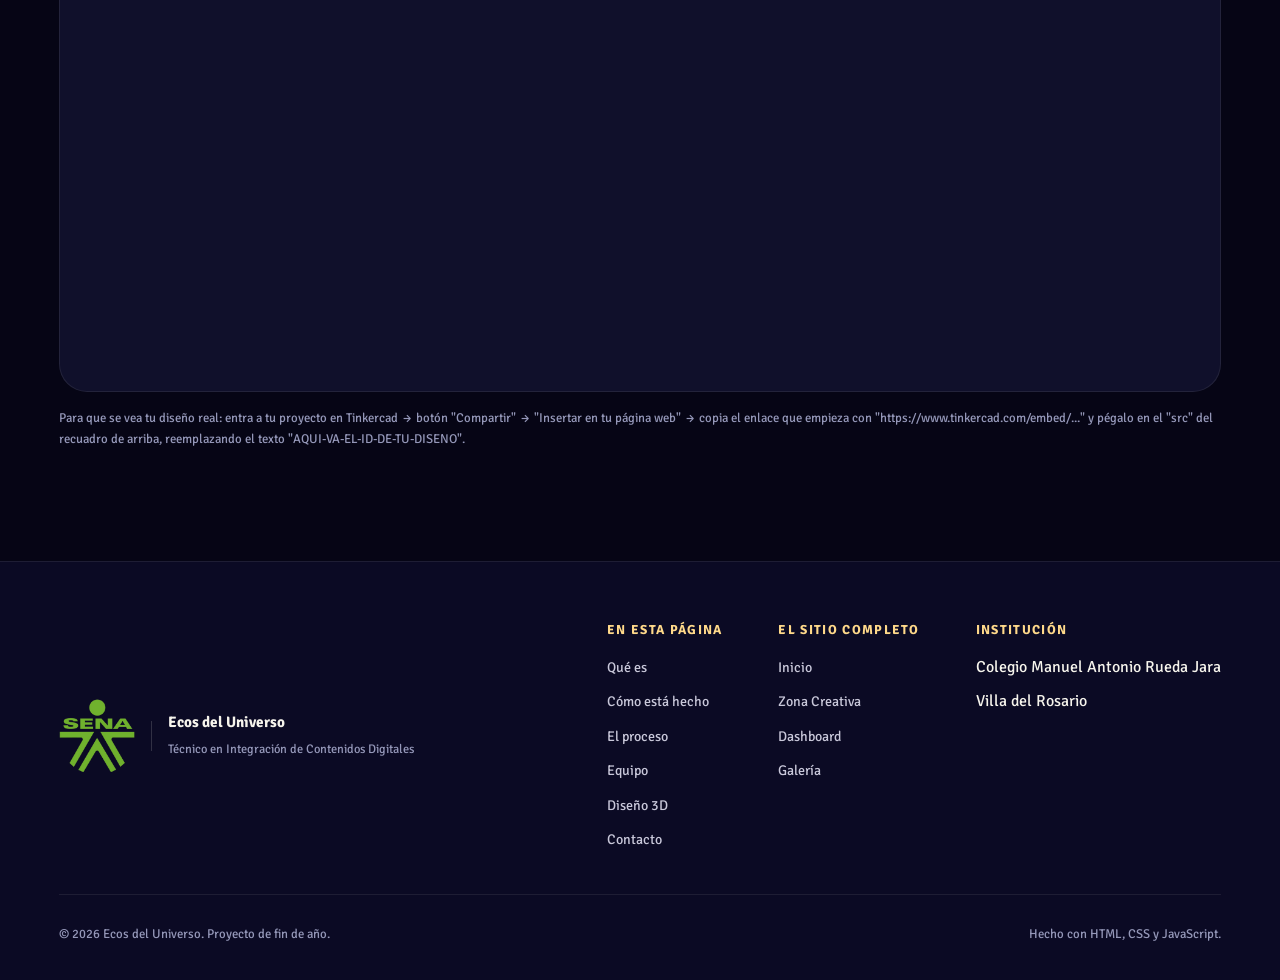
==== commit 62446ec7: "Update Acerca.html" ====
--- a/Acerca.html
+++ b/Acerca.html
@@ -51,7 +51,7 @@
           <svg viewBox="0 0 24 24" fill="none" stroke="currentColor" stroke-width="1.8" stroke-linecap="round" stroke-linejoin="round"><path d="M3 11.5 12 4l9 7.5"/><path d="M5 10v9h14v-9"/><path d="M9.5 19v-5.5h5V19"/></svg>
           <span>Inicio</span>
         </a>
-        <a href="Zona_Creativa.html" class="nav__radial-item" style="--i:1">
+        <a href="Zona creativa.html" class="nav__radial-item" style="--i:1">
           <svg viewBox="0 0 24 24" fill="none" stroke="currentColor" stroke-width="1.8" stroke-linecap="round" stroke-linejoin="round"><path d="M12 3a9 9 0 1 0 9 9c0-1-.8-1.6-1.8-1.6h-2.1A2.1 2.1 0 0 1 15 8.3V7c0-1.5-1.3-2.6-3-4Z"/><circle cx="8.2" cy="11" r="1"/><circle cx="12" cy="7.8" r="1"/><circle cx="15.5" cy="12" r="1"/><circle cx="9.3" cy="15" r="1"/></svg>
           <span>Zona Creativa</span>
         </a>
@@ -75,7 +75,7 @@
 
     <ul class="nav__links" id="navLinks">
       <li><a href="index.html">Inicio</a></li>
-      <li><a href="Zona_Creativa.html">Zona Creativa</a></li>
+      <li><a href="Zona creativa.html">Zona Creativa</a></li>
       <li><a href="Dasaboard.html">Dashboard</a></li>
       <li><a href="Galeria.html">Galería</a></li>
       <li><a href="Acerca.html" class="is-active">Acerca de</a></li>
@@ -387,8 +387,7 @@
 
       <div class="tinkercad-embed reveal">
         <iframe
-          src="https://www.tinkercad.com/things/l8tPdQSMXHf-don-pollo/edit?returnTo=https%3A%2F%2Fwww.tinkercad.com%2Fdashboard%2Fdesigns%2Fall&sharecode=ypApB7JigN7FzHFeDywDUE65a4wOxGoIUvcoNlFo41o"
-          width="100%" height="500"
+          width="725" height="453" src="https://www.tinkercad.com/embed/l8tPdQSMXHf?editbtn=1&simlab=1" frameborder="0" marginwidth="0" marginheight="0" scrolling="no"></iframe>
           frameborder="0"
           marginwidth="0" marginheight="0"
           allowfullscreen
@@ -406,7 +405,7 @@
   <div class="wrap">
     <div class="footer__top">
       <div class="footer__brand">
-   <img src="Imagenes/images-removebg-preview.png" alt="Escudo del colegio">s
+   <img src="Imagenes/images-removebg-preview.png" alt="Escudo del colegio">
         <div class="sep"></div>
         <div>
           <strong>Ecos del Universo</strong><br>
@@ -430,7 +429,7 @@
           <h4>El sitio completo</h4>
           <ul>
             <li><a href="index.html">Inicio</a></li>
-            <li><a href="Zona_Creativa.html">Zona Creativa</a></li>
+            <li><a href="Zona creativa.html">Zona Creativa</a></li>
             <li><a href="Dasaboard.html">Dashboard</a></li>
             <li><a href="Galeria.html">Galería</a></li>
           </ul>
@@ -817,28 +816,59 @@
 }
 
 /* ---------------------------------------------------------
-   5) Formulario de contacto: abre el correo del usuario con
-      el mensaje ya redactado (el sitio no tiene servidor propio)
+   5) Formulario de contacto: envía el mensaje de verdad (sin
+      backend propio) usando FormSubmit, un servicio gratuito que
+      reenvía el formulario al correo del proyecto por AJAX.
    --------------------------------------------------------- */
 function iniciarFormularioContacto() {
   const formulario = document.getElementById('formulario-contacto');
   const nota = document.getElementById('contacto-nota');
   if (!formulario) return;
 
+  const destino = 'ecosdeluniverso.proyecto@gmail.com';
+  const boton = formulario.querySelector('button[type="submit"]');
+  const textoBotonOriginal = boton ? boton.textContent : '';
+
   formulario.addEventListener('submit', (e) => {
     e.preventDefault();
     const nombre = document.getElementById('nombre').value.trim();
     const correo = document.getElementById('correo').value.trim();
     const mensaje = document.getElementById('mensaje').value.trim();
 
-    const destino = 'ecosdeluniverso.proyecto@gmail.com';
-    const asunto = `Mensaje de ${nombre} desde Ecos del Universo`;
-    const cuerpo = `${mensaje}\n\n— ${nombre} (${correo})`;
-    const enlaceMailto = `mailto:${destino}?subject=${encodeURIComponent(asunto)}&body=${encodeURIComponent(cuerpo)}`;
-
-    window.location.href = enlaceMailto;
-    nota.textContent = 'Se abrió tu programa de correo con el mensaje ya escrito. Si no se abrió nada, escríbenos directo a ' + destino + '.';
-    nota.classList.add('visible');
+    if (boton) { boton.disabled = true; boton.textContent = 'Enviando...'; }
+    nota.classList.remove('visible');
+
+    fetch(`https://formsubmit.co/ajax/${destino}`, {
+      method: 'POST',
+      headers: { 'Content-Type': 'application/json', 'Accept': 'application/json' },
+      body: JSON.stringify({
+        name: nombre,
+        email: correo,
+        message: mensaje,
+        _subject: `Mensaje de ${nombre} desde Ecos del Universo`
+      })
+    })
+      .then((respuesta) => {
+        if (!respuesta.ok) throw new Error('respuesta no ok');
+        return respuesta.json();
+      })
+      .then(() => {
+        nota.textContent = '¡Mensaje enviado! Te responderemos pronto a ' + correo + '.';
+        nota.classList.add('visible');
+        formulario.reset();
+      })
+      .catch(() => {
+        // Si falla el envío automático (sin internet, servicio caído, etc.),
+        // dejamos como respaldo el enlace mailto de toda la vida.
+        const asunto = `Mensaje de ${nombre} desde Ecos del Universo`;
+        const cuerpo = `${mensaje}\n\n— ${nombre} (${correo})`;
+        const enlaceMailto = `mailto:${destino}?subject=${encodeURIComponent(asunto)}&body=${encodeURIComponent(cuerpo)}`;
+        nota.innerHTML = 'No se pudo enviar automáticamente. Escríbenos directo a <a href="' + enlaceMailto + '">' + destino + '</a>.';
+        nota.classList.add('visible');
+      })
+      .finally(() => {
+        if (boton) { boton.disabled = false; boton.textContent = textoBotonOriginal; }
+      });
   });
 }
 </script>
